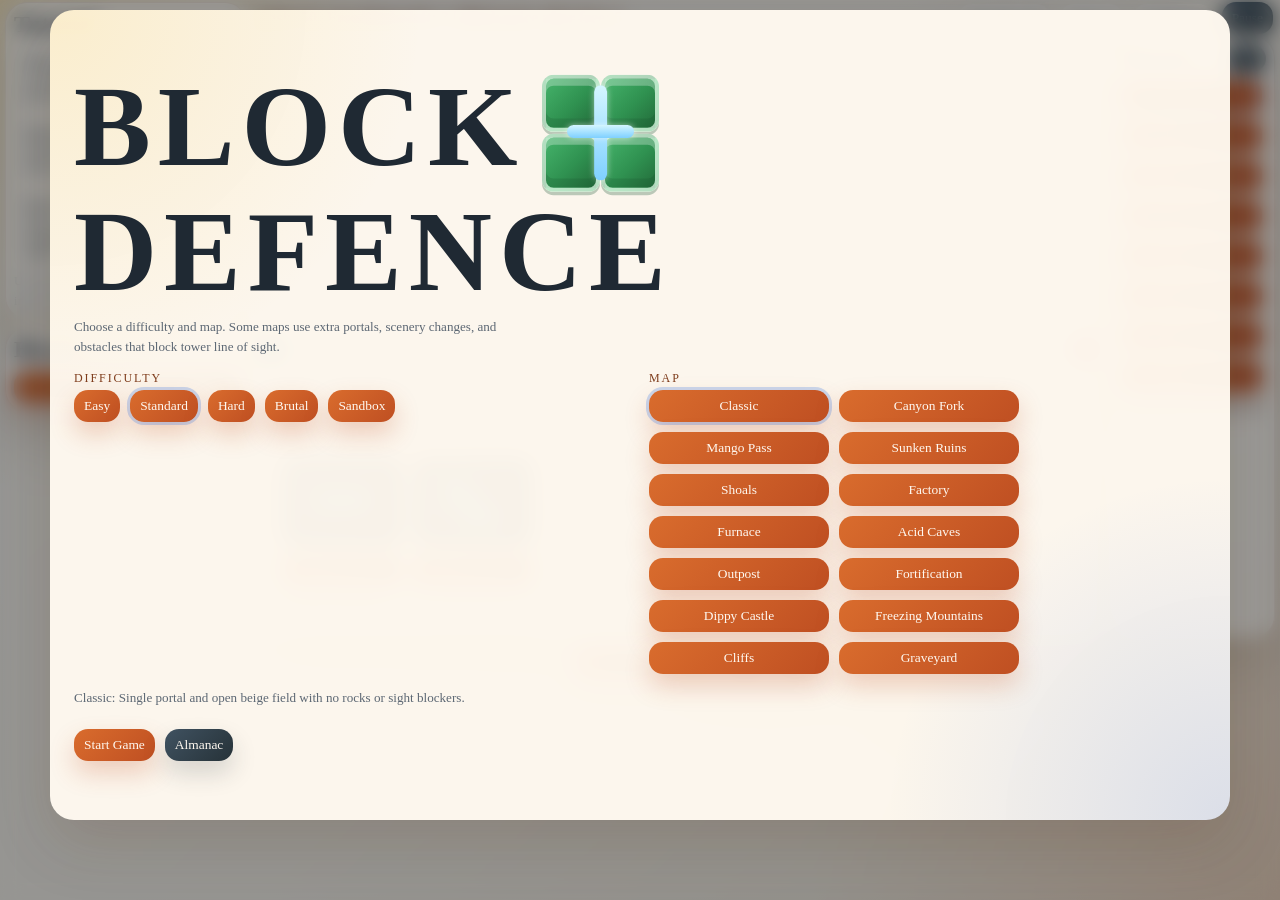
==== index.html @ 77ad8658 "Add files via upload" ====
<!DOCTYPE html>
<html lang="en">
<head>
  <meta charset="UTF-8">
  <meta name="viewport" content="width=device-width, initial-scale=1.0">
  <title>Block Defence</title>
  <link rel="stylesheet" href="./styles.css">
</head>
<body>
  <div class="overlay active" id="menuOverlay">
    <div class="overlay-card menu-card">
      <div class="menu-title" aria-label="Block Defence">
        <span class="menu-word menu-word-block">BLOCK</span>
        <span class="menu-side-tile" aria-hidden="true"><span></span><span></span><span></span><span></span><i></i></span>
        <span class="menu-word">DEFENCE</span>
      </div>
      <p class="hint menu-subtitle">Choose a difficulty and map. Some maps use extra portals, scenery changes, and obstacles that block tower line of sight.</p>
      <div class="menu-selectors">
        <section>
          <p class="eyebrow">Difficulty</p>
          <div class="menu-options" id="difficultyOptions">
            <button class="menu-option" data-difficulty="easy">Easy</button>
            <button class="menu-option active" data-difficulty="standard">Standard</button>
            <button class="menu-option" data-difficulty="hard">Hard</button>
            <button class="menu-option" data-difficulty="brutal">Brutal</button>
            <button class="menu-option" data-difficulty="sandbox">Sandbox</button>
          </div>
        </section>
        <section>
          <p class="eyebrow">Map</p>
          <div class="menu-options menu-options-maps" id="mapOptions">
            <button class="menu-option active" data-map="meadow">Classic</button>
            <button class="menu-option" data-map="canyon">Canyon Fork</button>
            <button class="menu-option" data-map="mango">Mango Pass</button>
            <button class="menu-option" data-map="ruins">Sunken Ruins</button>
            <button class="menu-option" data-map="shoals">Shoals</button>
            <button class="menu-option" data-map="factory">Factory</button>
            <button class="menu-option" data-map="furnace">Furnace</button>
            <button class="menu-option" data-map="acidcaves">Acid Caves</button>
            <button class="menu-option" data-map="outpost">Outpost</button>
            <button class="menu-option" data-map="fortification">Fortification</button>
            <button class="menu-option" data-map="dippycastle">Dippy Castle</button>
            <button class="menu-option" data-map="freezingmountains">Freezing Mountains</button>
            <button class="menu-option" data-map="cliffs">Cliffs</button>
            <button class="menu-option" data-map="graveyard">Graveyard</button>
          </div>
        </section>
      </div>
      <p class="hint" id="menuMapDescription">Classic: single portal and open grassland with no rocks or sight blockers.</p>
      <div class="overlay-actions">
        <button id="startGameButton">Start Game</button>
        <button id="openAlmanacButton" class="secondary">Almanac</button>
      </div>
    </div>
  </div>

  <div class="overlay" id="pauseOverlay">
    <div class="overlay-card">
      <p class="eyebrow">Paused</p>
      <h2>Game Menu</h2>
      <div class="overlay-actions">
        <button id="resumeGameButton">Resume</button>
        <button id="pauseAlmanacButton" class="secondary">Almanac</button>
        <button id="quitToMenuButton" class="secondary">Quit To Main Menu</button>
      </div>
    </div>
  </div>

  <div class="overlay" id="tutorialOverlay">
    <div class="overlay-card">
      <p class="eyebrow">Tutorial</p>
      <h2 id="tutorialOverlayTitle">Welcome</h2>
      <div class="tutorial-overlay-body" id="tutorialOverlayBody"></div>
      <div class="overlay-actions">
        <button id="tutorialOverlayButton">Continue</button>
        <button id="tutorialDismissButton" class="secondary">Dismiss Tutorial</button>
      </div>
    </div>
  </div>

  <div class="overlay" id="gameOverOverlay">
    <div class="overlay-card">
      <p class="eyebrow">Defeat</p>
      <h2>Game Over</h2>
      <p class="hint" id="gameOverSummary">The base fell.</p>
      <div class="overlay-actions">
        <button id="restartGameButton">Play Again</button>
        <button id="gameOverMenuButton" class="secondary">Main Menu</button>
      </div>
    </div>
  </div>

  <div class="overlay" id="almanacOverlay">
    <div class="overlay-card overlay-wide">
      <div class="panel-head">
        <h2 id="almanacTitle">Almanac</h2>
        <button id="closeAlmanacButton" class="secondary">Close</button>
      </div>
  <div class="almanac-tabs" id="almanacTabs">
    <button class="secondary active" data-almanac-tab="enemies">Enemies</button>
    <button class="secondary" data-almanac-tab="waves">Waves</button>
    <button class="secondary" data-almanac-tab="blocks">Blocks</button>
    <button class="secondary" data-almanac-tab="towers">Towers</button>
  </div>
      <div class="almanac-body" id="almanacBody">
        <div class="almanac-grid" id="almanacGrid"></div>
        <div class="almanac-detail" id="almanacDetail">
          <p class="hint">Select a tower entry to inspect base stats and upgrade scaling.</p>
        </div>
      </div>
    </div>
  </div>

  <main class="app-shell">
    <section class="workspace">
      <aside class="controls">
        <div class="panel sandbox-controls" id="sandboxControls" hidden>
          <div class="panel-head">
            <h2>Sandbox</h2>
          </div>
          <div class="sandbox-grid compact">
            <label class="sandbox-field">
              <span>Wave</span>
              <input id="sandboxWaveInput" type="number" min="0" step="1" value="0">
            </label>
            <button id="sandboxSetWaveButton" class="secondary">Set</button>
            <label class="sandbox-field sandbox-field-wide">
              <span>Enemy</span>
              <select id="sandboxEnemySelect"></select>
            </label>
            <label class="sandbox-field" id="sandboxTierField">
              <span id="sandboxTierLabel">Tier</span>
              <select id="sandboxTierSelect">
                <option value="1">Tier 1</option>
                <option value="2">Tier 2</option>
                <option value="3">Tier 3</option>
              </select>
            </label>
            <label class="sandbox-field">
              <span>Count</span>
              <input id="sandboxSpawnCountInput" type="number" min="1" step="1" value="1">
            </label>
            <label class="sandbox-field">
              <span>Portal</span>
              <select id="sandboxPortalSelect"></select>
            </label>
            <button id="sandboxSpawnButton">Summon</button>
          </div>
          <div class="sandbox-toggles compact">
            <label class="toggle-chip" for="sandboxSpawnHidden">
              <input type="checkbox" id="sandboxSpawnHidden">
              <span>Hidden</span>
            </label>
            <label class="toggle-chip" for="sandboxSpawnArmored">
              <input type="checkbox" id="sandboxSpawnArmored">
              <span>Armoured</span>
            </label>
            <label class="toggle-chip" for="sandboxSpawnShielded">
              <input type="checkbox" id="sandboxSpawnShielded">
              <span>Shielded</span>
            </label>
            <label class="toggle-chip" for="sandboxSpawnShelled">
              <input type="checkbox" id="sandboxSpawnShelled">
              <span>Shelled</span>
            </label>
          </div>
        </div>
        <div class="panel" id="tutorialPanel">
          <div class="panel-head">
            <h2>Tutorial</h2>
          </div>
          <div class="tutorial-copy" id="tutorialList"></div>
          <p class="hint" id="tutorialHint">Use arrow keys to pan and start shaping the route.</p>
        </div>
        <div class="panel" id="blocksPanel">
          <div class="panel-head">
            <h2>Blocks</h2>
          </div>
          <div class="tower-grid tower-grid-column tool-grid" id="toolGrid">
            <button class="tower-type active" data-tool="wall">Blocks</button>
          </div>
        </div>
        <div class="panel warning-panel" id="warningPanel" hidden>
          <div class="panel-head">
            <h2 id="warningPanelTitle">Warning</h2>
          </div>
          <p class="hint" id="warningPanelBody"></p>
        </div>
        <div class="panel-dock" id="sidePanelDock"></div>
      </aside>

      <section class="board-panel">
        <div class="board-topbar">
          <div class="board-left">
            <p class="board-cash" id="boardCashText">Cash: 20</p>
            <p class="board-free" id="freeBlockText">Free block: 1</p>
          </div>
          <div class="board-hud">
            <p id="livesText">Lives: 20</p>
            <p id="waveText">Wave: 0</p>
            <p id="enemyText">Enemies: 0</p>
            <button id="pauseButton" class="secondary">Pause</button>
          </div>
        </div>
        <div class="play-area">
          <div class="board-frame">
            <canvas id="board" width="952" height="672" aria-label="Tower defense board"></canvas>
            <div class="board-piece-choices">
              <p class="next-piece" id="nextPieceText">Block choices: waiting</p>
              <p class="hint" id="blockChoicePriceText">Block price: 5</p>
              <div class="piece-choice-grid" id="pieceChoiceGrid">
                <button class="secondary piece-choice" id="pieceChoicePrimary" type="button" aria-label="Block choice 1"></button>
                <button class="secondary piece-choice" id="pieceChoiceSecondary" type="button" aria-label="Block choice 2"></button>
              </div>
              <div class="board-piece-actions">
                <button id="rotateButton">Rotate Block</button>
                <button id="mirrorButton">Mirror Block</button>
              </div>
              <p class="hint" id="blockChoiceHotkeys">R rotate | M mirror</p>
            </div>
          </div>
          <div class="panel towers-strip" data-panel="towers">
            <div class="panel-head">
              <h2>Towers</h2>
              <button class="panel-toggle secondary" data-toggle-panel="towers">Hide</button>
            </div>
            <div class="tower-scroll tower-scroll-column">
              <div class="tower-grid tower-grid-column" id="towerGrid">
                <button class="tower-type active" data-tower-type="tesla">Tesla (7)</button>
        <button class="tower-type" data-tower-type="missile">Cannon (9)</button>
        <button class="tower-type" data-tower-type="trapper">Trap Setter (6)</button>
        <button class="tower-type" data-tower-type="laser">Laser (10)</button>
        <button class="tower-type" data-tower-type="shotgun">Shotgun (10)</button>
        <button class="tower-type" data-tower-type="freezer">Freezer (8)</button>
        <button class="tower-type" data-tower-type="drone">Drone (8)</button>
            <button class="tower-type" data-tower-type="fireball">Torch (48)</button>
            <button class="tower-type" data-tower-type="dippy">Dippy (100)</button>
            <button class="tower-type" data-tower-type="support">Support (42)</button>
            <button class="tower-type" data-tower-type="crossbow">Crossbow (28)</button>
            <button class="tower-type" data-tower-type="gate">Acid (56)</button>
          </div>
        </div>
        <p class="hint" id="towerDescription">Tesla: chain lightning with fast bursts.</p>
          </div>
        </div>
        <div class="board-actions">
          <button id="waveButton">Start Wave</button>
          <div class="speed-controls" id="speedControls" aria-label="Game speed">
            <button class="secondary active" type="button" data-speed="1">1x</button>
            <button class="secondary" type="button" data-speed="2">2x</button>
            <button class="secondary" type="button" data-speed="4">4x</button>
          </div>
          <label class="toggle-chip" for="autoWaveToggle">
            <input type="checkbox" id="autoWaveToggle">
            <span>Auto Wave</span>
          </label>
        </div>
        <div class="tower-popup" id="towerPopup" hidden>
          <div class="panel tower-popup-card">
            <div class="panel-head">
              <h2 id="towerPopupTitle">Tower</h2>
              <button id="closeTowerPopupButton" class="panel-toggle secondary">Close</button>
            </div>
            <div class="tower-popup-summary hint" id="towerPopupSummary">Tower details</div>
            <div class="tower-popup-actions" id="towerPopupActions"></div>
          </div>
        </div>
        <div class="panel-dock panel-dock-board" id="boardPanelDock"></div>
      </section>
    </section>
  </main>

    <script src="./app.js"></script>
    <script>
      (() => {
        const difficultyOptions = document.getElementById("difficultyOptions");
        const mapOptions = document.getElementById("mapOptions");
        const startGameButton = document.getElementById("startGameButton");
        const openAlmanacButton = document.getElementById("openAlmanacButton");
        const menuMapDescription = document.getElementById("menuMapDescription");
        const getBridge = () => window.__blockDefenceMenuBridge;
        const getMaps = () => window.__blockDefenceMenuMaps || {};
        document.body.dataset.menuBridge = getBridge() ? "ready" : "missing";

        function syncMenuState() {
          const bridge = getBridge();
          const state = bridge?.getState?.();

          if (!state) {
            document.body.dataset.menuBridge = "missing";
            return;
          }

          document.body.dataset.menuBridge = "ready";

          difficultyOptions?.querySelectorAll("[data-difficulty]").forEach((button) => {
            button.classList.toggle("active", button.dataset.difficulty === state.difficulty);
          });

          mapOptions?.querySelectorAll("[data-map]").forEach((button) => {
            button.classList.toggle("active", button.dataset.map === state.map);
          });

          const map = getMaps()[state.map];
          if (map && menuMapDescription) {
            menuMapDescription.textContent = `${map.name}: ${map.description}`;
          }
        }

        difficultyOptions?.addEventListener("click", (event) => {
          const button = event.target.closest("[data-difficulty]");

          if (!button) {
            return;
          }

          event.preventDefault();
          event.stopPropagation();
          const bridge = getBridge();
          if (bridge?.setDifficulty?.(button.dataset.difficulty)) {
            syncMenuState();
          }
        }, true);

        mapOptions?.addEventListener("click", (event) => {
          const button = event.target.closest("[data-map]");

          if (!button) {
            return;
          }

          event.preventDefault();
          event.stopPropagation();
          const bridge = getBridge();
          if (bridge?.setMap?.(button.dataset.map)) {
            syncMenuState();
          }
        }, true);

        startGameButton?.addEventListener("click", (event) => {
          event.preventDefault();
          event.stopPropagation();
          const bridge = getBridge();
          if (bridge?.startFromMenu) {
            bridge.startFromMenu();
          } else if (menuMapDescription) {
            const detail = [window.__blockDefenceBootError, window.__blockDefenceCompileError].filter(Boolean).join(" | ");
            menuMapDescription.textContent = detail
              ? `Start Game is unavailable. ${detail}`
              : "Start Game is unavailable because the game script did not finish loading.";
          }
        }, true);

        openAlmanacButton?.addEventListener("click", (event) => {
          event.preventDefault();
          event.stopPropagation();
          const bridge = getBridge();
          if (bridge?.openAlmanacFromMenu) {
            bridge.openAlmanacFromMenu();
          } else if (menuMapDescription) {
            const detail = [window.__blockDefenceBootError, window.__blockDefenceCompileError].filter(Boolean).join(" | ");
            menuMapDescription.textContent = detail
              ? `Almanac is unavailable. ${detail}`
              : "Almanac is unavailable because the game script did not finish loading.";
          }
        }, true);

        syncMenuState();
        window.addEventListener("load", syncMenuState);
      })();
    </script>
  </body>
</html>
---- styles.css ----
:root {
  --bg: #f6efe4;
  --panel: rgba(255, 249, 240, 0.9);
  --line: #d9c4a4;
  --ink: #1f2933;
  --muted: #5c6773;
  --accent: #d96c2d;
  --accent-dark: #7f3d1d;
  --start: #1f8a70;
  --goal: #cc3f5c;
  --wall: #263238;
  --tower: #6d4cbe;
  --route: #2d6cdf;
  --enemy: #d64545;
  --shadow: 0 24px 60px rgba(87, 61, 36, 0.18);
}

* {
  box-sizing: border-box;
}

body {
  margin: 0;
  min-height: 100vh;
  overflow-x: hidden;
  overflow-y: auto;
  font-family: Georgia, "Times New Roman", serif;
  color: var(--ink);
  background:
    radial-gradient(circle at top left, rgba(240, 180, 41, 0.28), transparent 25%),
    radial-gradient(circle at bottom right, rgba(217, 108, 45, 0.18), transparent 30%),
    linear-gradient(135deg, #f9f4ec 0%, var(--bg) 52%, #efe3d1 100%);
}

.overlay {
  position: fixed;
  inset: 0;
  display: none;
  align-items: flex-start;
  justify-content: center;
  padding: 10px 20px 18px;
  background: rgba(17, 24, 32, 0.42);
  backdrop-filter: blur(10px);
  z-index: 20;
}

.overlay.active {
  display: flex;
}

.overlay-card {
  width: min(520px, 100%);
  padding: 24px;
  border-radius: 24px;
  background: rgba(255, 249, 240, 0.96);
  box-shadow: var(--shadow);
}

.tutorial-overlay-body {
  display: grid;
  gap: 12px;
  margin-top: 12px;
}

.tutorial-overlay-body p {
  margin: 0;
  color: var(--text-strong);
  line-height: 1.55;
}

.menu-card {
  width: min(1180px, calc(100vw - 40px));
  min-height: min(90vh, 920px);
  display: grid;
  align-content: center;
  gap: 14px;
  background:
    radial-gradient(circle at top left, rgba(244, 202, 76, 0.2), transparent 26%),
    radial-gradient(circle at bottom right, rgba(69, 116, 216, 0.18), transparent 24%),
    rgba(255, 249, 240, 0.97);
}

.menu-title {
  display: flex;
  flex-wrap: wrap;
  align-items: center;
  gap: 14px;
  font-size: clamp(2.8rem, 9vw, 7.2rem);
  line-height: 0.9;
  letter-spacing: 0.06em;
  color: #1f2933;
}

.menu-word {
  font-weight: 700;
}

.menu-word-block {
  display: inline-flex;
  align-items: center;
}

.menu-side-tile {
  position: relative;
  display: inline-grid;
  grid-template-columns: repeat(2, 0.5em);
  grid-template-rows: repeat(2, 0.5em);
  gap: 0.015em;
  margin: 0 0.08em 0 0.03em;
  transform: translateY(0.05em);
}

.menu-side-tile span {
  display: block;
  width: 0.5em;
  height: 0.5em;
  border-radius: 0.1em;
  border: 0.04em solid rgba(236, 255, 240, 0.7);
  background: linear-gradient(135deg, #45b36b 0%, #2f9150 55%, #236b3a 100%);
  box-shadow:
    inset 0 0.06em 0 rgba(255, 255, 255, 0.28),
    inset 0 -0.08em 0 rgba(20, 74, 42, 0.2),
    0 0.03em 0 rgba(24, 84, 47, 0.28);
}

.menu-side-tile i {
  position: absolute;
  left: 50%;
  top: 50%;
  width: 0.6em;
  height: 0.82em;
  transform: translate(-50%, -50%);
  pointer-events: none;
}

.menu-side-tile i::before,
.menu-side-tile i::after {
  content: "";
  position: absolute;
  left: 50%;
  top: 50%;
  border-radius: 999px;
  background: linear-gradient(180deg, #d5f6ff, #7fd0ff);
  box-shadow: 0 0 0.06em rgba(255, 255, 255, 0.55);
}

.menu-side-tile i::before {
  width: 0.11em;
  height: 0.82em;
  transform: translate(-50%, -50%);
}

.menu-side-tile i::after {
  width: 0.58em;
  height: 0.11em;
  transform: translate(-50%, -60%);
}

.menu-subtitle {
  max-width: 72ch;
  font-size: 1rem;
}

.menu-selectors {
  display: grid;
  grid-template-columns: repeat(2, minmax(0, 1fr));
  gap: 18px;
}

.menu-options {
  display: flex;
  flex-wrap: wrap;
  gap: 10px;
}

.menu-options-maps .menu-option {
  min-width: 180px;
}

.menu-option.active {
  outline: 3px solid rgba(45, 108, 223, 0.24);
}

.overlay-wide {
  width: min(960px, 100%);
  max-height: min(90vh, 920px);
  display: flex;
  flex-direction: column;
  overflow-y: auto;
}

.overlay-actions {
  display: flex;
  flex-wrap: wrap;
  gap: 10px;
  margin-top: 8px;
}

.almanac-grid {
  display: grid;
  grid-template-columns: repeat(auto-fit, minmax(220px, 1fr));
  gap: 12px;
}

.almanac-body {
  display: grid;
  gap: 14px;
}

.almanac-body.enemy-layout {
  grid-template-columns: minmax(0, 1fr) 340px;
  align-items: start;
}

.almanac-body.wave-layout {
  grid-template-columns: minmax(0, 1fr) 340px;
  align-items: start;
}

.almanac-body.block-layout {
  grid-template-columns: minmax(0, 1fr) 340px;
  align-items: start;
}

.almanac-body.enemy-layout .almanac-grid {
  grid-template-columns: repeat(auto-fill, minmax(92px, 1fr));
  max-height: 58vh;
  overflow-y: auto;
  padding-right: 6px;
}

.almanac-body.wave-layout .almanac-grid {
  grid-template-columns: repeat(auto-fill, minmax(92px, 1fr));
  max-height: 58vh;
  overflow-y: auto;
  padding-right: 6px;
}

.almanac-body.block-layout .almanac-grid {
  grid-template-columns: repeat(auto-fill, minmax(92px, 1fr));
  max-height: 58vh;
  overflow-y: auto;
  padding-right: 6px;
}

.almanac-body.enemy-layout .almanac-detail {
  margin-top: 0;
  max-height: 58vh;
  overflow-y: auto;
}

.almanac-body.wave-layout .almanac-detail {
  margin-top: 0;
  max-height: 58vh;
  overflow-y: auto;
}

.almanac-body.block-layout .almanac-detail {
  margin-top: 0;
  max-height: 58vh;
  overflow-y: auto;
}

.almanac-body.tower-layout {
  grid-template-columns: 260px minmax(0, 1fr);
  align-items: start;
}

.almanac-body.tower-layout .almanac-grid {
  grid-template-columns: 1fr;
  max-height: 56vh;
  overflow-y: auto;
  padding-right: 6px;
}

.almanac-body.tower-layout .almanac-detail {
  margin-top: 0;
  max-height: 56vh;
  overflow-y: auto;
}

.almanac-tabs {
  display: flex;
  gap: 10px;
  margin-bottom: 14px;
}

.almanac-entry {
  padding: 14px;
  border-radius: 16px;
  background: rgba(255, 255, 255, 0.68);
}

.almanac-body.enemy-layout .almanac-entry,
.almanac-body.wave-layout .almanac-entry {
  padding: 10px;
  min-height: 96px;
  display: flex;
  align-items: center;
  justify-content: center;
}

.almanac-entry.locked {
  opacity: 0.55;
}

.almanac-entry.clickable {
  cursor: pointer;
}

.almanac-entry.active {
  outline: 3px solid rgba(45, 108, 223, 0.24);
}

.almanac-detail {
  margin-top: 14px;
  padding: 16px;
  border-radius: 18px;
  background: rgba(255, 255, 255, 0.72);
}

.almanac-detail h3,
.almanac-detail h4 {
  margin-bottom: 8px;
}

.almanac-detail p {
  margin-bottom: 8px;
}

.enemy-almanac-tile {
  width: 100%;
  display: flex;
  align-items: center;
  justify-content: center;
}

.enemy-almanac-image-wrap {
  width: 74px;
  height: 74px;
  display: flex;
  align-items: center;
  justify-content: center;
  border-radius: 12px;
  border: 2px solid rgba(37, 51, 66, 0.14);
  background: linear-gradient(180deg, rgba(18, 26, 35, 0.07), rgba(18, 26, 35, 0.15));
  box-shadow: inset 0 1px 0 rgba(255, 255, 255, 0.45);
}

.enemy-almanac-image,
.enemy-almanac-image-wrap svg {
  width: 68px;
  height: 68px;
  display: block;
}

.block-almanac-image {
  width: 68px;
  height: 68px;
  display: block;
  pointer-events: none;
  user-select: none;
  -webkit-user-drag: none;
}

.almanac-body.block-layout .enemy-almanac-image-wrap {
  pointer-events: none;
  user-select: none;
}

.enemy-almanac-detail-header {
  display: flex;
  align-items: center;
  gap: 14px;
  margin-bottom: 10px;
}

.enemy-almanac-detail-image-wrap {
  width: 92px;
  height: 92px;
  display: flex;
  align-items: center;
  justify-content: center;
  flex: 0 0 auto;
  border-radius: 16px;
  border: 2px solid rgba(37, 51, 66, 0.14);
  background: linear-gradient(180deg, rgba(18, 26, 35, 0.07), rgba(18, 26, 35, 0.15));
}

.enemy-almanac-detail-image,
.enemy-almanac-detail-image-wrap svg {
  width: 84px;
  height: 84px;
  display: block;
}

.app-shell {
  width: min(1460px, calc(100vw - 10px));
  margin: 0 auto;
  min-height: 100vh;
  height: auto;
  padding: 0;
  display: grid;
  grid-template-rows: minmax(0, 1fr);
  overflow: visible;
}

.hero {
  display: none;
}

.eyebrow {
  margin: 0 0 4px;
  text-transform: uppercase;
  letter-spacing: 0.16em;
  font-size: 0.75rem;
  color: var(--accent-dark);
}

h1,
h2,
p {
  margin-top: 0;
}

h1 {
  max-width: 12ch;
  margin-bottom: 4px;
  font-size: clamp(1.2rem, 1.8vw, 1.85rem);
  line-height: 0.95;
}

.intro {
  max-width: 58ch;
  font-size: 0.78rem;
  color: var(--muted);
}

.workspace {
  display: grid;
  grid-template-columns: 244px minmax(0, 1fr);
  gap: 6px;
  align-items: start;
  min-height: 0;
  padding: 2px 0 10px;
}

.controls {
  display: grid;
  gap: 8px;
  align-content: start;
  width: 244px;
  min-height: 0;
  overflow: visible;
  padding-right: 2px;
}

.panel,
.board-frame {
  border: 1px solid rgba(127, 61, 29, 0.18);
  border-radius: 22px;
  background: var(--panel);
  box-shadow: var(--shadow);
  backdrop-filter: blur(12px);
}

.panel {
  padding: 8px;
}

.panel-head {
  display: flex;
  align-items: center;
  justify-content: space-between;
  gap: 6px;
  margin-bottom: 8px;
}

.panel-head h2 {
  margin-bottom: 0;
}

.tool-grid,
.actions {
  display: grid;
  grid-template-columns: repeat(2, minmax(0, 1fr));
  gap: 6px;
}

.actions.compact {
  margin-top: 12px;
  grid-template-columns: 1fr;
  gap: 8px;
}

.tower-grid {
  display: grid;
  grid-template-columns: repeat(2, minmax(0, 1fr));
  gap: 6px;
}

.tower-grid-row {
  display: flex;
  gap: 8px;
  min-width: max-content;
}

.tower-grid-row .tower-type {
  min-width: 150px;
}

button {
  appearance: none;
  border: 0;
  border-radius: 14px;
  padding: 8px 10px;
  font: inherit;
  font-size: 0.84rem;
  cursor: pointer;
  color: #fff9f1;
  background: linear-gradient(135deg, var(--accent), #bf4f22);
  transition: transform 140ms ease, box-shadow 140ms ease, opacity 140ms ease;
  box-shadow: 0 12px 24px rgba(191, 79, 34, 0.25);
}

button:hover {
  transform: translateY(-1px);
}

button.active {
  outline: 3px solid rgba(45, 108, 223, 0.24);
}

button.secondary {
  background: linear-gradient(135deg, #405261, #263238);
  box-shadow: 0 12px 24px rgba(38, 50, 56, 0.18);
}

.panel-toggle {
  padding: 6px 9px;
  font-size: 0.76rem;
}

.hint,
.status-panel p {
  margin-bottom: 0;
  color: var(--muted);
  line-height: 1.5;
  font-size: 0.82rem;
}

.next-piece {
  margin-top: 8px;
  font-weight: 700;
  color: var(--accent-dark);
}

.legend {
  display: grid;
  gap: 8px;
  margin-top: 12px;
  color: var(--muted);
}

.legend div {
  display: flex;
  align-items: center;
  gap: 10px;
}

.swatch {
  width: 16px;
  height: 16px;
  border-radius: 4px;
  border: 1px solid rgba(0, 0, 0, 0.1);
}

.swatch.start {
  background: var(--start);
}

.swatch.goal {
  background: var(--goal);
}

.swatch.wall {
  background: var(--wall);
}

.swatch.tower {
  background: var(--tower);
}

.swatch.route {
  background: var(--route);
}

.swatch.enemy {
  background: var(--enemy);
}

.swatch.enemy.fast {
  background: #d64545;
}

.swatch.enemy.tank {
  background: #7f56d9;
}

.swatch.enemy.boss {
  background: #f1c84c;
}

.stats {
  display: grid;
  grid-template-columns: repeat(2, minmax(0, 1fr));
  gap: 10px;
  margin-top: 12px;
}

.stats p {
  padding: 10px 12px;
  border-radius: 12px;
  background: rgba(255, 255, 255, 0.55);
  color: var(--ink);
}

.board-panel {
  min-width: 0;
  position: relative;
  display: grid;
  gap: 2px;
  align-content: start;
  min-height: 0;
}

.board-topbar {
  display: flex;
  justify-content: space-between;
  gap: 8px;
  margin-bottom: 0;
  padding: 0 2px;
}

.board-left,
.board-hud {
  display: flex;
  align-items: center;
  gap: 10px;
  flex-wrap: wrap;
}

.board-cash,
.board-free {
  margin: 0;
  font-weight: 700;
  color: var(--accent-dark);
}

.board-hud p {
  margin: 0;
  padding: 6px 10px;
  border-radius: 999px;
  background: rgba(255, 249, 240, 0.9);
  box-shadow: var(--shadow);
  color: var(--ink);
  font-size: 0.82rem;
}

.play-area {
  display: grid;
  grid-template-columns: minmax(0, 1fr) 164px;
  gap: 8px;
  align-items: start;
  min-height: 0;
}

.board-frame {
  padding: 4px;
  min-height: 100%;
  width: 100%;
  margin-left: 0;
  overflow: hidden;
  position: relative;
}

.board-inline-actions {
  width: 100%;
  margin: 8px 0 0 0;
}

.board-actions {
  display: flex;
  justify-content: center;
  align-items: center;
  flex-wrap: wrap;
  gap: 10px;
  margin-top: 2px;
  position: relative;
  z-index: 7;
}

.board-piece-choices {
  position: absolute;
  left: 14px;
  bottom: 14px;
  display: grid;
  gap: 8px;
  justify-items: start;
  z-index: 5;
  padding: 10px 12px;
  border-radius: 16px;
  background: rgba(255, 249, 240, 0.9);
  box-shadow: 0 14px 28px rgba(87, 61, 36, 0.16);
  min-width: 224px;
}

.piece-choice-grid {
  display: grid;
  grid-template-columns: repeat(2, minmax(88px, 120px));
  gap: 10px;
}

.piece-choice {
  min-height: 88px;
  min-width: 88px;
  padding: 10px;
  display: flex;
  align-items: center;
  justify-content: center;
  background: rgba(255, 249, 240, 0.96);
  color: var(--ink);
}

.piece-choice img {
  display: block;
  max-width: 64px;
  max-height: 64px;
}

.board-piece-choices .next-piece {
  margin: 0;
}

.board-piece-actions {
  display: grid;
  grid-template-columns: repeat(2, minmax(0, 1fr));
  gap: 8px;
  width: 100%;
}

#blockChoicePriceText,
#blockChoiceHotkeys {
  margin: 0;
}

.speed-controls {
  display: inline-flex;
  align-items: center;
  gap: 6px;
  padding: 4px;
  border-radius: 999px;
  background: rgba(255, 249, 240, 0.92);
  border: 1px solid rgba(127, 61, 29, 0.18);
  box-shadow: var(--shadow);
}

.speed-controls button {
  min-width: 46px;
  padding: 7px 12px;
}

.speed-controls button.active {
  background: linear-gradient(180deg, #7fd55f, #4f9d34);
  color: #16310d;
  border-color: rgba(29, 86, 18, 0.45);
}

.toggle-chip {
  display: inline-flex;
  align-items: center;
  gap: 8px;
  padding: 9px 12px;
  border-radius: 999px;
  background: rgba(255, 249, 240, 0.9);
  border: 1px solid rgba(127, 61, 29, 0.18);
  box-shadow: var(--shadow);
  color: var(--ink);
}

.toggle-chip input {
  margin: 0;
}

.sandbox-controls {
  margin-top: 8px;
}

.tutorial-copy {
  display: grid;
  gap: 6px;
}

.tutorial-step {
  display: grid;
  gap: 3px;
  padding: 8px 10px;
  border-radius: 14px;
  background: rgba(255, 249, 240, 0.76);
  border: 1px solid rgba(127, 61, 29, 0.12);
  font-size: 0.8rem;
}

.tutorial-step strong {
  color: var(--ink);
}

.tutorial-step.done {
  background: rgba(218, 244, 224, 0.78);
  border-color: rgba(67, 125, 73, 0.24);
}

.board-ability {
  position: absolute;
  left: 14px;
  bottom: 88px;
  z-index: 5;
}

.airstrike-trigger {
  display: flex;
  align-items: center;
  gap: 10px;
  min-width: 240px;
  padding: 10px 14px;
}

.airstrike-copy {
  display: grid;
  text-align: left;
  gap: 2px;
}

.airstrike-copy .hint {
  color: rgba(255, 249, 241, 0.78);
  font-size: 0.8rem;
}

.airstrike-icon {
  position: relative;
  width: 42px;
  height: 28px;
  flex: 0 0 42px;
}

.airstrike-icon .mango,
.airstrike-icon .trail {
  position: absolute;
  display: block;
}

.airstrike-icon .mango {
  width: 10px;
  height: 10px;
  border-radius: 999px;
  background: radial-gradient(circle at 30% 30%, #ffe089, #ffb638 68%, #d97706 100%);
  box-shadow: 0 0 10px rgba(255, 186, 59, 0.45);
}

.airstrike-icon .mango-1 {
  right: 3px;
  top: 2px;
}

.airstrike-icon .mango-2 {
  left: 17px;
  top: 8px;
}

.airstrike-icon .mango-3 {
  left: 5px;
  top: 14px;
}

.airstrike-icon .trail {
  height: 3px;
  border-radius: 999px;
  background: linear-gradient(90deg, rgba(70, 70, 70, 0), rgba(255, 182, 65, 0.95) 55%, rgba(255, 235, 170, 1));
  filter: blur(0.3px);
  transform-origin: right center;
}

.airstrike-icon .trail-1 {
  width: 22px;
  right: 10px;
  top: 5px;
  transform: rotate(-24deg);
}

.airstrike-icon .trail-2 {
  width: 28px;
  left: 1px;
  top: 13px;
  transform: rotate(-18deg);
}

.sandbox-grid {
  display: grid;
  grid-template-columns: repeat(auto-fit, minmax(130px, 1fr));
  gap: 8px;
}

.sandbox-grid.compact {
  grid-template-columns: repeat(2, minmax(0, 1fr));
  gap: 8px;
}

.sandbox-field {
  display: grid;
  gap: 4px;
  color: var(--muted);
  font-size: 0.82rem;
}

.sandbox-field-wide {
  grid-column: 1 / -1;
}

.sandbox-field input,
.sandbox-field select {
  width: 100%;
  border: 1px solid rgba(127, 61, 29, 0.18);
  border-radius: 12px;
  padding: 7px 8px;
  font: inherit;
  color: var(--ink);
  background: rgba(255, 255, 255, 0.86);
}

.sandbox-toggles {
  display: flex;
  flex-wrap: wrap;
  gap: 8px;
  margin-top: 10px;
}

.sandbox-toggles.compact {
  gap: 6px;
}

.sandbox-controls .panel-head {
  margin-bottom: 8px;
}

.sandbox-controls .toggle-chip {
  padding: 6px 10px;
  font-size: 0.82rem;
}

.sandbox-controls button,
.sandbox-controls .sandbox-field input,
.sandbox-controls .sandbox-field select {
  min-height: 34px;
}

.towers-strip {
  margin-top: 0;
  height: 100%;
  min-height: 0;
}

.tower-scroll {
  overflow-x: auto;
  padding-bottom: 4px;
}

.tower-scroll-column {
  overflow-x: visible;
  overflow-y: visible;
  max-height: none;
  padding-right: 4px;
}

.tower-grid-column {
  display: grid;
  grid-template-columns: 1fr;
  gap: 8px;
}

.tower-grid-column .tower-type {
  width: 100%;
}

.panel-dock {
  display: flex;
  flex-wrap: wrap;
  gap: 8px;
}

.panel-dock:empty {
  display: none;
}

.dock-button {
  appearance: none;
  border: 1px solid rgba(127, 61, 29, 0.18);
  border-radius: 999px;
  padding: 8px 12px;
  font: inherit;
  color: var(--ink);
  background: rgba(255, 249, 240, 0.92);
  box-shadow: var(--shadow);
  cursor: pointer;
}

.panel-hidden {
  display: none;
}

.tower-popup {
  position: absolute;
  top: 4px;
  bottom: 0;
  z-index: 6;
  width: 320px;
}

.tower-popup.left {
  left: 8px;
}

.tower-popup.right {
  right: 164px;
}

body[data-sandbox-layout="true"] .controls {
  gap: 5px;
}

body[data-sandbox-layout="true"] .panel {
  padding: 7px;
}

body[data-sandbox-layout="true"] .sandbox-controls,
body[data-sandbox-layout="true"] #tutorialPanel {
  font-size: 0.76rem;
}

body[data-sandbox-layout="true"] .sandbox-grid.compact {
  gap: 6px;
}

body[data-sandbox-layout="true"] .sandbox-field {
  font-size: 0.76rem;
}

body[data-sandbox-layout="true"] .sandbox-field input,
body[data-sandbox-layout="true"] .sandbox-field select,
body[data-sandbox-layout="true"] .sandbox-controls button {
  min-height: 30px;
  padding: 6px 7px;
  font-size: 0.76rem;
}

body[data-sandbox-layout="true"] .sandbox-toggles {
  gap: 4px;
  margin-top: 8px;
}

body[data-sandbox-layout="true"] .sandbox-controls .toggle-chip {
  padding: 5px 8px;
  font-size: 0.72rem;
}

body[data-sandbox-layout="true"] .tutorial-copy {
  gap: 4px;
}

body[data-sandbox-layout="true"] .tutorial-step {
  padding: 6px 8px;
  font-size: 0.72rem;
}

body[data-sandbox-layout="true"] #tutorialHint {
  font-size: 0.72rem;
}

.tower-popup-card {
  padding: 12px;
  height: 100%;
  display: flex;
  flex-direction: column;
}

.tower-popup-summary {
  margin-top: 8px;
  padding: 12px;
  border-radius: 14px;
  background: rgba(255, 255, 255, 0.68);
  flex: 1 1 auto;
  overflow: auto;
  min-height: 220px;
}

.tower-popup-summary p:last-child {
  margin-bottom: 0;
}

.tower-stats-block {
  display: grid;
  gap: 8px;
}

.tower-stats-grid {
  display: grid;
  grid-template-columns: 1fr;
  gap: 6px;
}

.tower-stats-grid > div {
  display: flex;
  justify-content: space-between;
  gap: 10px;
  padding: 6px 8px;
  border-radius: 10px;
  background: rgba(255, 249, 240, 0.72);
}

.tower-stats-grid span {
  font-size: 0.78rem;
  color: rgba(61, 43, 36, 0.78);
}

.tower-stats-grid strong {
  text-align: right;
}

.tower-stats-grid-preview strong span {
  white-space: nowrap;
}

.tower-stat-extras {
  margin: 0;
}

.tower-popup-actions {
  display: grid;
  gap: 10px;
  margin-top: 10px;
  flex: 0 0 auto;
}

.tower-upgrade {
  width: 100%;
  text-align: left;
  height: 72px;
  min-height: 72px;
  display: flex;
  flex-direction: column;
  justify-content: center;
  gap: 6px;
}

.tower-popup-action-group {
  display: grid;
  gap: 10px;
}

.tower-popup-action-group.primary {
  margin-top: 10px;
}

.tower-popup-action-group.utility {
  margin-top: 10px;
}

.tower-upgrade-title {
  display: block;
  font-weight: 700;
}

.tower-upgrade-detail {
  display: block;
  font-size: 0.72rem;
  line-height: 1.2;
  opacity: 0.88;
}

.tower-upgrade-cost {
  display: block;
  font-size: 0.76rem;
  opacity: 0.82;
}

.tower-upgrade.secondary {
  color: var(--ink);
  background: rgba(255, 249, 240, 0.92);
}

canvas {
  display: block;
  width: 100%;
  max-width: 100%;
  height: auto;
  border-radius: 18px;
  background:
    linear-gradient(180deg, rgba(255, 255, 255, 0.9), rgba(250, 244, 235, 0.96)),
    linear-gradient(90deg, rgba(217, 196, 164, 0.08) 1px, transparent 1px),
    linear-gradient(rgba(217, 196, 164, 0.08) 1px, transparent 1px);
}

@media (max-width: 900px) {
  .app-shell {
    width: min(100vw - 10px, 1460px);
    height: auto;
    padding-top: 8px;
    overflow: visible;
  }

  .workspace {
    grid-template-columns: 1fr;
  }

  .controls {
    width: auto;
    overflow: visible;
  }

  .board-frame {
    padding: 12px;
    width: 100%;
    overflow: hidden;
  }

  .board-piece-choices {
    left: 12px;
    bottom: 12px;
  }

  .play-area {
    grid-template-columns: 1fr;
  }

  .almanac-body.tower-layout {
    grid-template-columns: 1fr;
  }

  .almanac-body.block-layout {
    grid-template-columns: 1fr;
  }

  .almanac-body.tower-layout .almanac-grid,
  .almanac-body.tower-layout .almanac-detail,
  .almanac-body.wave-layout .almanac-grid,
  .almanac-body.wave-layout .almanac-detail,
  .almanac-body.block-layout .almanac-grid,
  .almanac-body.block-layout .almanac-detail {
    max-height: none;
    overflow: visible;
  }

  .tower-popup {
    position: static;
    width: auto;
    margin-top: 8px;
  }
}
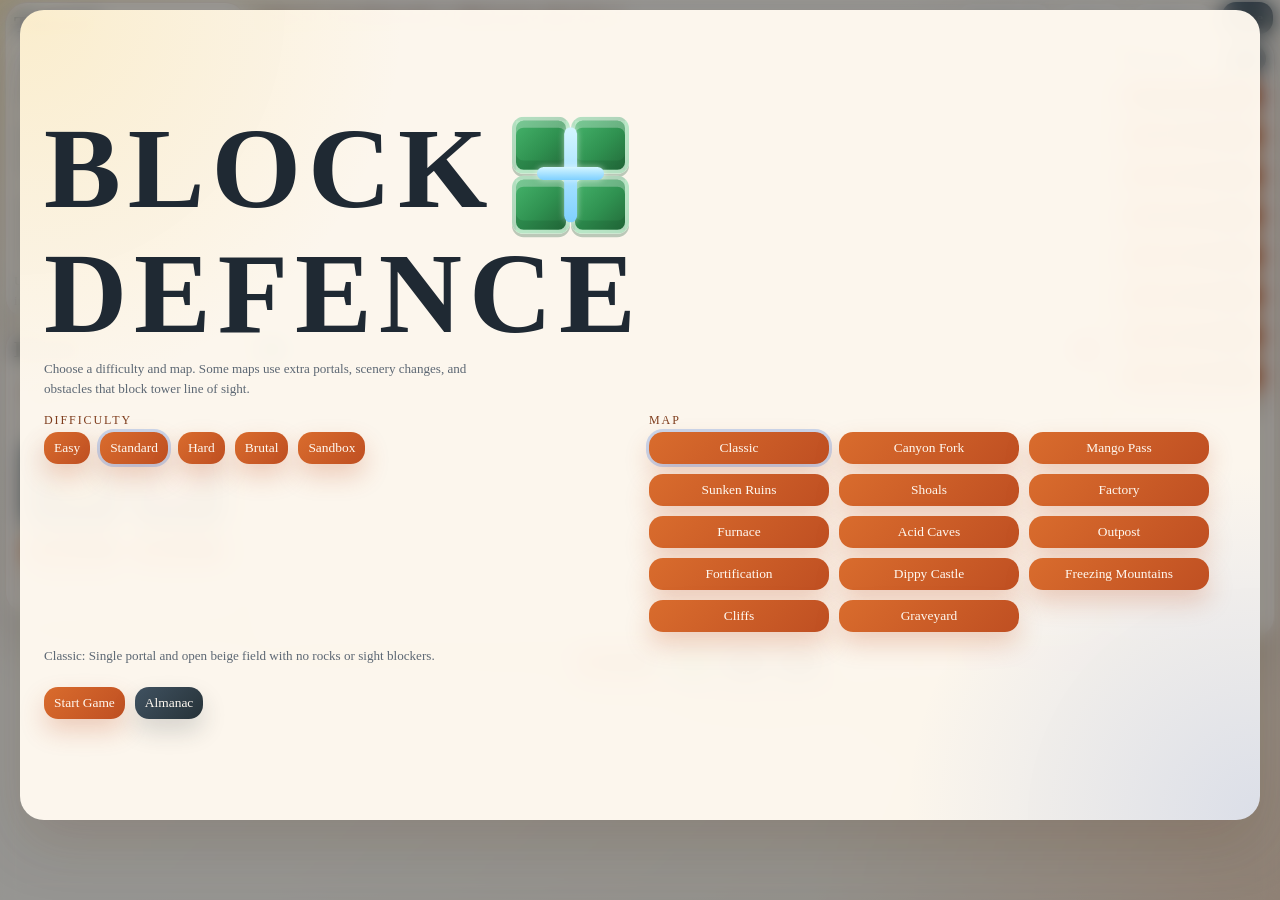
==== commit 015aa530: "Add files via upload" ====
--- a/index.html
+++ b/index.html
@@ -123,7 +123,6 @@
               <span>Wave</span>
               <input id="sandboxWaveInput" type="number" min="0" step="1" value="0">
             </label>
-            <button id="sandboxSetWaveButton" class="secondary">Set</button>
             <label class="sandbox-field sandbox-field-wide">
               <span>Enemy</span>
               <select id="sandboxEnemySelect"></select>
@@ -176,8 +175,19 @@
           <div class="panel-head">
             <h2>Blocks</h2>
           </div>
-          <div class="tower-grid tower-grid-column tool-grid" id="toolGrid">
-            <button class="tower-type active" data-tool="wall">Blocks</button>
+          <div class="tower-grid tower-grid-column tool-grid" id="toolGrid"></div>
+          <div class="board-piece-choices board-piece-choices-panel">
+            <p class="next-piece" id="nextPieceText">Block choices: waiting</p>
+            <p class="hint" id="blockChoicePriceText">Block price: 5</p>
+            <div class="piece-choice-grid" id="pieceChoiceGrid">
+              <button class="secondary piece-choice" id="pieceChoicePrimary" type="button" aria-label="Block choice 1"></button>
+              <button class="secondary piece-choice" id="pieceChoiceSecondary" type="button" aria-label="Block choice 2"></button>
+            </div>
+            <div class="board-piece-actions">
+              <button id="rotateButton">Rotate Block</button>
+              <button id="mirrorButton">Mirror Block</button>
+            </div>
+            <p class="hint" id="blockChoiceHotkeys">R rotate | M mirror</p>
           </div>
         </div>
         <div class="panel warning-panel" id="warningPanel" hidden>
@@ -205,19 +215,6 @@
         <div class="play-area">
           <div class="board-frame">
             <canvas id="board" width="952" height="672" aria-label="Tower defense board"></canvas>
-            <div class="board-piece-choices">
-              <p class="next-piece" id="nextPieceText">Block choices: waiting</p>
-              <p class="hint" id="blockChoicePriceText">Block price: 5</p>
-              <div class="piece-choice-grid" id="pieceChoiceGrid">
-                <button class="secondary piece-choice" id="pieceChoicePrimary" type="button" aria-label="Block choice 1"></button>
-                <button class="secondary piece-choice" id="pieceChoiceSecondary" type="button" aria-label="Block choice 2"></button>
-              </div>
-              <div class="board-piece-actions">
-                <button id="rotateButton">Rotate Block</button>
-                <button id="mirrorButton">Mirror Block</button>
-              </div>
-              <p class="hint" id="blockChoiceHotkeys">R rotate | M mirror</p>
-            </div>
           </div>
           <div class="panel towers-strip" data-panel="towers">
             <div class="panel-head">
--- a/styles.css
+++ b/styles.css
@@ -44,6 +44,10 @@
   z-index: 20;
 }
 
+#menuOverlay {
+  overflow-y: auto;
+}
+
 .overlay.active {
   display: flex;
 }
@@ -69,11 +73,13 @@
 }
 
 .menu-card {
-  width: min(1180px, calc(100vw - 40px));
+  width: min(1320px, calc(100vw - 32px));
   min-height: min(90vh, 920px);
+  max-height: calc(100vh - 20px);
   display: grid;
   align-content: center;
   gap: 14px;
+  overflow-y: auto;
   background:
     radial-gradient(circle at top left, rgba(244, 202, 76, 0.2), transparent 26%),
     radial-gradient(circle at bottom right, rgba(69, 116, 216, 0.18), transparent 24%),
@@ -701,9 +707,6 @@
 }
 
 .board-piece-choices {
-  position: absolute;
-  left: 14px;
-  bottom: 14px;
   display: grid;
   gap: 8px;
   justify-items: start;
@@ -713,6 +716,14 @@
   background: rgba(255, 249, 240, 0.9);
   box-shadow: 0 14px 28px rgba(87, 61, 36, 0.16);
   min-width: 224px;
+}
+
+.board-piece-choices-panel {
+  position: static;
+  width: 100%;
+  margin-top: 2px;
+  box-shadow: none;
+  border: 1px solid rgba(127, 61, 29, 0.12);
 }
 
 .piece-choice-grid {
@@ -1232,11 +1243,6 @@
     overflow: hidden;
   }
 
-  .board-piece-choices {
-    left: 12px;
-    bottom: 12px;
-  }
-
   .play-area {
     grid-template-columns: 1fr;
   }
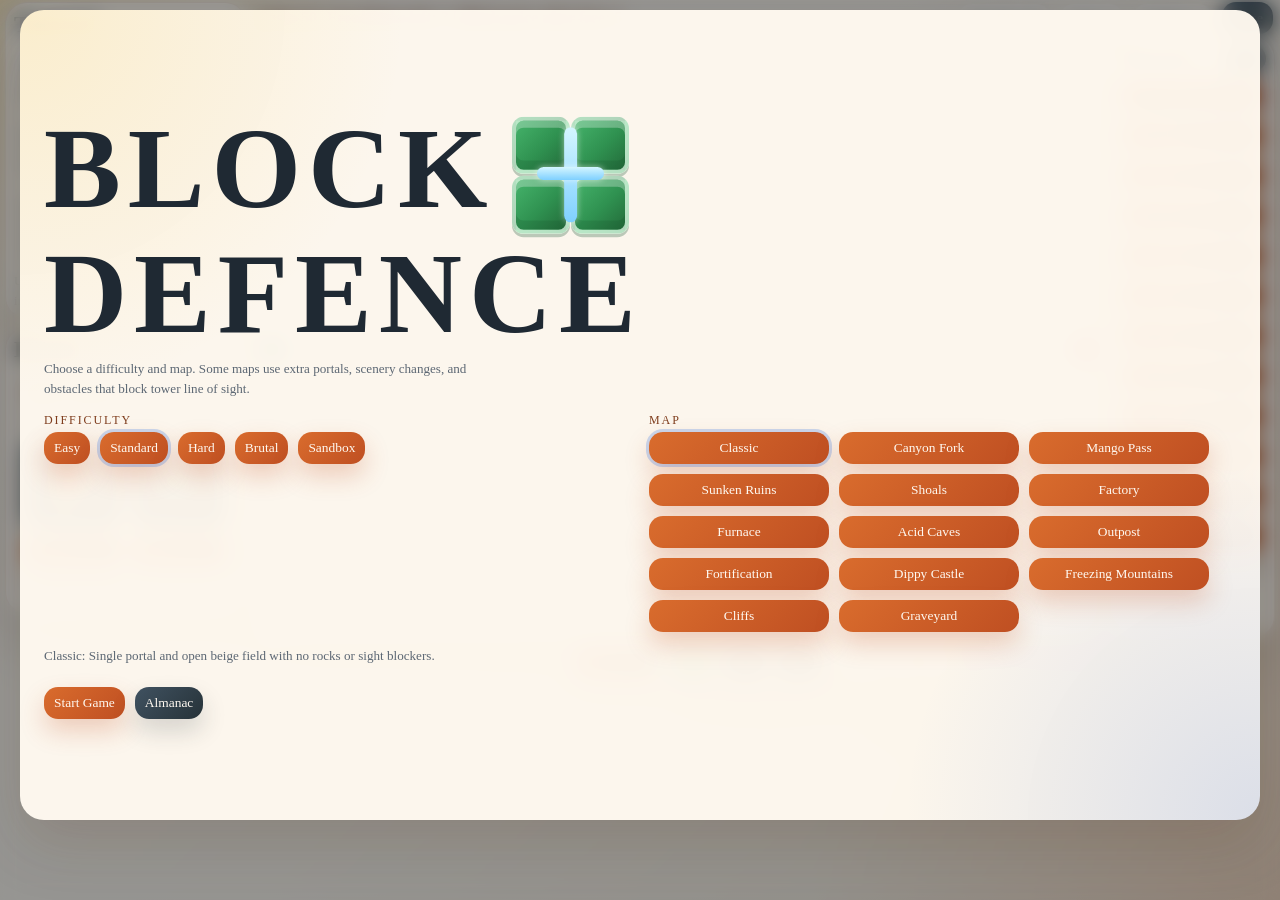
==== commit fb8eb7b6: "Add files via upload" ====
--- a/index.html
+++ b/index.html
@@ -138,6 +138,10 @@
             <label class="sandbox-field">
               <span>Count</span>
               <input id="sandboxSpawnCountInput" type="number" min="1" step="1" value="1">
+            </label>
+            <label class="sandbox-field">
+              <span>Spacing</span>
+              <input id="sandboxSpawnSpacingInput" type="number" min="0" step="0.25" value="1.5">
             </label>
             <label class="sandbox-field">
               <span>Portal</span>
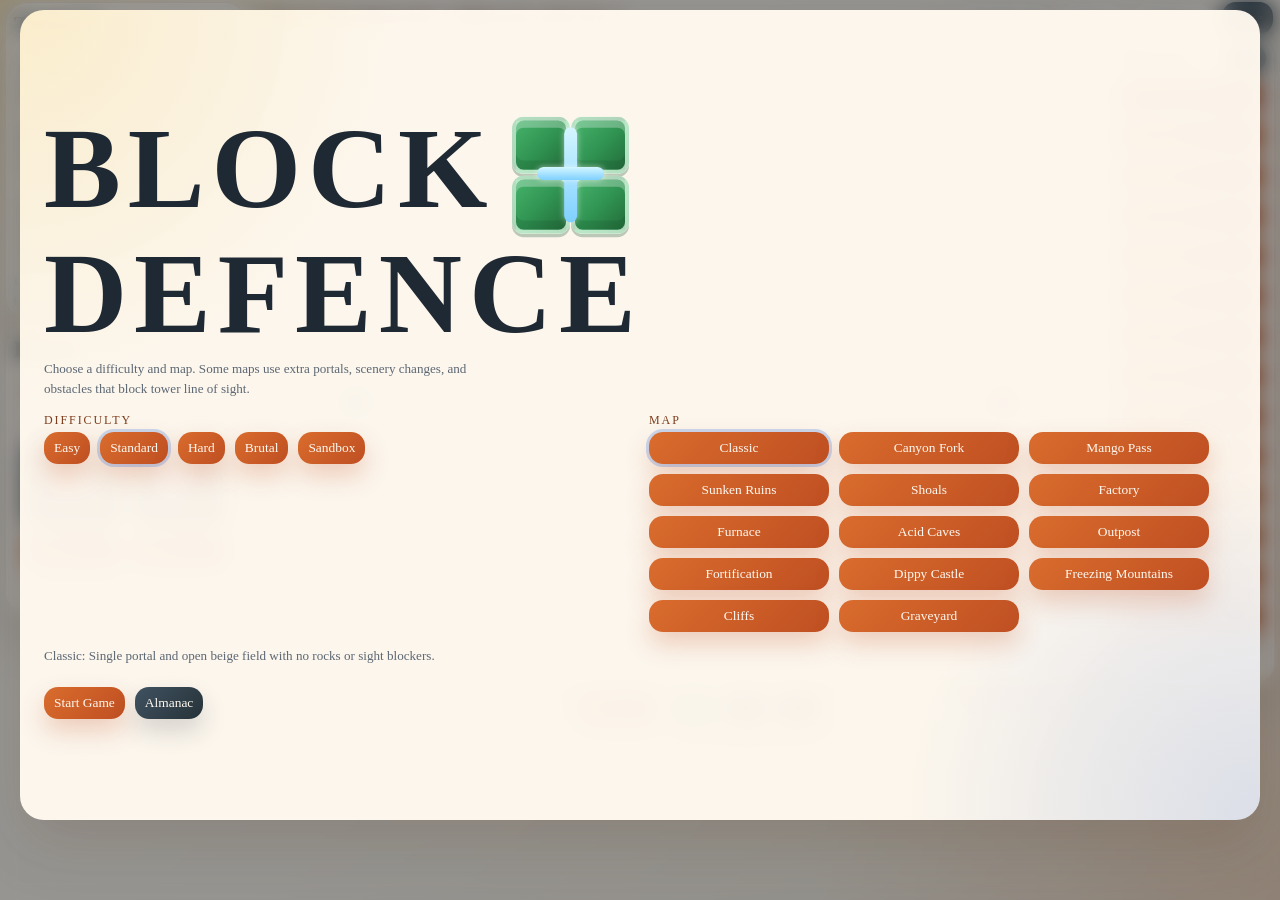
==== commit c5102a27: "Add files via upload" ====
--- a/index.html
+++ b/index.html
@@ -1,378 +1,380 @@
-<!DOCTYPE html>
-<html lang="en">
-<head>
-  <meta charset="UTF-8">
-  <meta name="viewport" content="width=device-width, initial-scale=1.0">
-  <title>Block Defence</title>
-  <link rel="stylesheet" href="./styles.css">
-</head>
-<body>
-  <div class="overlay active" id="menuOverlay">
-    <div class="overlay-card menu-card">
-      <div class="menu-title" aria-label="Block Defence">
-        <span class="menu-word menu-word-block">BLOCK</span>
-        <span class="menu-side-tile" aria-hidden="true"><span></span><span></span><span></span><span></span><i></i></span>
-        <span class="menu-word">DEFENCE</span>
-      </div>
-      <p class="hint menu-subtitle">Choose a difficulty and map. Some maps use extra portals, scenery changes, and obstacles that block tower line of sight.</p>
-      <div class="menu-selectors">
-        <section>
-          <p class="eyebrow">Difficulty</p>
-          <div class="menu-options" id="difficultyOptions">
-            <button class="menu-option" data-difficulty="easy">Easy</button>
-            <button class="menu-option active" data-difficulty="standard">Standard</button>
-            <button class="menu-option" data-difficulty="hard">Hard</button>
-            <button class="menu-option" data-difficulty="brutal">Brutal</button>
-            <button class="menu-option" data-difficulty="sandbox">Sandbox</button>
-          </div>
-        </section>
-        <section>
-          <p class="eyebrow">Map</p>
-          <div class="menu-options menu-options-maps" id="mapOptions">
-            <button class="menu-option active" data-map="meadow">Classic</button>
-            <button class="menu-option" data-map="canyon">Canyon Fork</button>
-            <button class="menu-option" data-map="mango">Mango Pass</button>
-            <button class="menu-option" data-map="ruins">Sunken Ruins</button>
-            <button class="menu-option" data-map="shoals">Shoals</button>
-            <button class="menu-option" data-map="factory">Factory</button>
-            <button class="menu-option" data-map="furnace">Furnace</button>
-            <button class="menu-option" data-map="acidcaves">Acid Caves</button>
-            <button class="menu-option" data-map="outpost">Outpost</button>
-            <button class="menu-option" data-map="fortification">Fortification</button>
-            <button class="menu-option" data-map="dippycastle">Dippy Castle</button>
-            <button class="menu-option" data-map="freezingmountains">Freezing Mountains</button>
-            <button class="menu-option" data-map="cliffs">Cliffs</button>
-            <button class="menu-option" data-map="graveyard">Graveyard</button>
-          </div>
-        </section>
-      </div>
-      <p class="hint" id="menuMapDescription">Classic: single portal and open grassland with no rocks or sight blockers.</p>
-      <div class="overlay-actions">
-        <button id="startGameButton">Start Game</button>
-        <button id="openAlmanacButton" class="secondary">Almanac</button>
-      </div>
-    </div>
-  </div>
-
-  <div class="overlay" id="pauseOverlay">
-    <div class="overlay-card">
-      <p class="eyebrow">Paused</p>
-      <h2>Game Menu</h2>
-      <div class="overlay-actions">
-        <button id="resumeGameButton">Resume</button>
-        <button id="pauseAlmanacButton" class="secondary">Almanac</button>
-        <button id="quitToMenuButton" class="secondary">Quit To Main Menu</button>
-      </div>
-    </div>
-  </div>
-
-  <div class="overlay" id="tutorialOverlay">
-    <div class="overlay-card">
-      <p class="eyebrow">Tutorial</p>
-      <h2 id="tutorialOverlayTitle">Welcome</h2>
-      <div class="tutorial-overlay-body" id="tutorialOverlayBody"></div>
-      <div class="overlay-actions">
-        <button id="tutorialOverlayButton">Continue</button>
-        <button id="tutorialDismissButton" class="secondary">Dismiss Tutorial</button>
-      </div>
-    </div>
-  </div>
-
-  <div class="overlay" id="gameOverOverlay">
-    <div class="overlay-card">
-      <p class="eyebrow">Defeat</p>
-      <h2>Game Over</h2>
-      <p class="hint" id="gameOverSummary">The base fell.</p>
-      <div class="overlay-actions">
-        <button id="restartGameButton">Play Again</button>
-        <button id="gameOverMenuButton" class="secondary">Main Menu</button>
-      </div>
-    </div>
-  </div>
-
-  <div class="overlay" id="almanacOverlay">
-    <div class="overlay-card overlay-wide">
-      <div class="panel-head">
-        <h2 id="almanacTitle">Almanac</h2>
-        <button id="closeAlmanacButton" class="secondary">Close</button>
-      </div>
-  <div class="almanac-tabs" id="almanacTabs">
-    <button class="secondary active" data-almanac-tab="enemies">Enemies</button>
-    <button class="secondary" data-almanac-tab="waves">Waves</button>
-    <button class="secondary" data-almanac-tab="blocks">Blocks</button>
-    <button class="secondary" data-almanac-tab="towers">Towers</button>
-  </div>
-      <div class="almanac-body" id="almanacBody">
-        <div class="almanac-grid" id="almanacGrid"></div>
-        <div class="almanac-detail" id="almanacDetail">
-          <p class="hint">Select a tower entry to inspect base stats and upgrade scaling.</p>
-        </div>
-      </div>
-    </div>
-  </div>
-
-  <main class="app-shell">
-    <section class="workspace">
-      <aside class="controls">
-        <div class="panel sandbox-controls" id="sandboxControls" hidden>
-          <div class="panel-head">
-            <h2>Sandbox</h2>
-          </div>
-          <div class="sandbox-grid compact">
-            <label class="sandbox-field">
-              <span>Wave</span>
-              <input id="sandboxWaveInput" type="number" min="0" step="1" value="0">
-            </label>
-            <label class="sandbox-field sandbox-field-wide">
-              <span>Enemy</span>
-              <select id="sandboxEnemySelect"></select>
-            </label>
-            <label class="sandbox-field" id="sandboxTierField">
-              <span id="sandboxTierLabel">Tier</span>
-              <select id="sandboxTierSelect">
-                <option value="1">Tier 1</option>
-                <option value="2">Tier 2</option>
-                <option value="3">Tier 3</option>
-              </select>
-            </label>
-            <label class="sandbox-field">
-              <span>Count</span>
-              <input id="sandboxSpawnCountInput" type="number" min="1" step="1" value="1">
-            </label>
-            <label class="sandbox-field">
-              <span>Spacing</span>
-              <input id="sandboxSpawnSpacingInput" type="number" min="0" step="0.25" value="1.5">
-            </label>
-            <label class="sandbox-field">
-              <span>Portal</span>
-              <select id="sandboxPortalSelect"></select>
-            </label>
-            <button id="sandboxSpawnButton">Summon</button>
-          </div>
-          <div class="sandbox-toggles compact">
-            <label class="toggle-chip" for="sandboxSpawnHidden">
-              <input type="checkbox" id="sandboxSpawnHidden">
-              <span>Hidden</span>
-            </label>
-            <label class="toggle-chip" for="sandboxSpawnArmored">
-              <input type="checkbox" id="sandboxSpawnArmored">
-              <span>Armoured</span>
-            </label>
-            <label class="toggle-chip" for="sandboxSpawnShielded">
-              <input type="checkbox" id="sandboxSpawnShielded">
-              <span>Shielded</span>
-            </label>
-            <label class="toggle-chip" for="sandboxSpawnShelled">
-              <input type="checkbox" id="sandboxSpawnShelled">
-              <span>Shelled</span>
-            </label>
-          </div>
-        </div>
-        <div class="panel" id="tutorialPanel">
-          <div class="panel-head">
-            <h2>Tutorial</h2>
-          </div>
-          <div class="tutorial-copy" id="tutorialList"></div>
-          <p class="hint" id="tutorialHint">Use arrow keys to pan and start shaping the route.</p>
-        </div>
-        <div class="panel" id="blocksPanel">
-          <div class="panel-head">
-            <h2>Blocks</h2>
-          </div>
-          <div class="tower-grid tower-grid-column tool-grid" id="toolGrid"></div>
-          <div class="board-piece-choices board-piece-choices-panel">
-            <p class="next-piece" id="nextPieceText">Block choices: waiting</p>
-            <p class="hint" id="blockChoicePriceText">Block price: 5</p>
-            <div class="piece-choice-grid" id="pieceChoiceGrid">
-              <button class="secondary piece-choice" id="pieceChoicePrimary" type="button" aria-label="Block choice 1"></button>
-              <button class="secondary piece-choice" id="pieceChoiceSecondary" type="button" aria-label="Block choice 2"></button>
-            </div>
-            <div class="board-piece-actions">
-              <button id="rotateButton">Rotate Block</button>
-              <button id="mirrorButton">Mirror Block</button>
-            </div>
-            <p class="hint" id="blockChoiceHotkeys">R rotate | M mirror</p>
-          </div>
-        </div>
-        <div class="panel warning-panel" id="warningPanel" hidden>
-          <div class="panel-head">
-            <h2 id="warningPanelTitle">Warning</h2>
-          </div>
-          <p class="hint" id="warningPanelBody"></p>
-        </div>
-        <div class="panel-dock" id="sidePanelDock"></div>
-      </aside>
-
-      <section class="board-panel">
-        <div class="board-topbar">
-          <div class="board-left">
-            <p class="board-cash" id="boardCashText">Cash: 20</p>
-            <p class="board-free" id="freeBlockText">Free block: 1</p>
-          </div>
-          <div class="board-hud">
-            <p id="livesText">Lives: 20</p>
-            <p id="waveText">Wave: 0</p>
-            <p id="enemyText">Enemies: 0</p>
-            <button id="pauseButton" class="secondary">Pause</button>
-          </div>
-        </div>
-        <div class="play-area">
-          <div class="board-frame">
-            <canvas id="board" width="952" height="672" aria-label="Tower defense board"></canvas>
-          </div>
-          <div class="panel towers-strip" data-panel="towers">
-            <div class="panel-head">
-              <h2>Towers</h2>
-              <button class="panel-toggle secondary" data-toggle-panel="towers">Hide</button>
-            </div>
-            <div class="tower-scroll tower-scroll-column">
-              <div class="tower-grid tower-grid-column" id="towerGrid">
-                <button class="tower-type active" data-tower-type="tesla">Tesla (7)</button>
-        <button class="tower-type" data-tower-type="missile">Cannon (9)</button>
-        <button class="tower-type" data-tower-type="trapper">Trap Setter (6)</button>
-        <button class="tower-type" data-tower-type="laser">Laser (10)</button>
-        <button class="tower-type" data-tower-type="shotgun">Shotgun (10)</button>
-        <button class="tower-type" data-tower-type="freezer">Freezer (8)</button>
-        <button class="tower-type" data-tower-type="drone">Drone (8)</button>
+<!DOCTYPE html>
+<html lang="en">
+<head>
+  <meta charset="UTF-8">
+  <meta name="viewport" content="width=device-width, initial-scale=1.0">
+  <title>Block Defence</title>
+  <link rel="stylesheet" href="./styles.css">
+</head>
+<body>
+  <div class="overlay active" id="menuOverlay">
+    <div class="overlay-card menu-card">
+      <div class="menu-title" aria-label="Block Defence">
+        <span class="menu-word menu-word-block">BLOCK</span>
+        <span class="menu-side-tile" aria-hidden="true"><span></span><span></span><span></span><span></span><i></i></span>
+        <span class="menu-word">DEFENCE</span>
+      </div>
+      <p class="hint menu-subtitle">Choose a difficulty and map. Some maps use extra portals, scenery changes, and obstacles that block tower line of sight.</p>
+      <div class="menu-selectors">
+        <section>
+          <p class="eyebrow">Difficulty</p>
+          <div class="menu-options" id="difficultyOptions">
+            <button class="menu-option" data-difficulty="easy">Easy</button>
+            <button class="menu-option active" data-difficulty="standard">Standard</button>
+            <button class="menu-option" data-difficulty="hard">Hard</button>
+            <button class="menu-option" data-difficulty="brutal">Brutal</button>
+            <button class="menu-option" data-difficulty="sandbox">Sandbox</button>
+          </div>
+        </section>
+        <section>
+          <p class="eyebrow">Map</p>
+          <div class="menu-options menu-options-maps" id="mapOptions">
+            <button class="menu-option active" data-map="meadow">Classic</button>
+            <button class="menu-option" data-map="canyon">Canyon Fork</button>
+            <button class="menu-option" data-map="mango">Mango Pass</button>
+            <button class="menu-option" data-map="ruins">Sunken Ruins</button>
+            <button class="menu-option" data-map="shoals">Shoals</button>
+            <button class="menu-option" data-map="factory">Factory</button>
+            <button class="menu-option" data-map="furnace">Furnace</button>
+            <button class="menu-option" data-map="acidcaves">Acid Caves</button>
+            <button class="menu-option" data-map="outpost">Outpost</button>
+            <button class="menu-option" data-map="fortification">Fortification</button>
+            <button class="menu-option" data-map="dippycastle">Dippy Castle</button>
+            <button class="menu-option" data-map="freezingmountains">Freezing Mountains</button>
+            <button class="menu-option" data-map="cliffs">Cliffs</button>
+            <button class="menu-option" data-map="graveyard">Graveyard</button>
+          </div>
+        </section>
+      </div>
+      <p class="hint" id="menuMapDescription">Classic: single portal and open grassland with no rocks or sight blockers.</p>
+      <div class="overlay-actions">
+        <button id="startGameButton">Start Game</button>
+        <button id="openAlmanacButton" class="secondary">Almanac</button>
+      </div>
+    </div>
+  </div>
+
+  <div class="overlay" id="pauseOverlay">
+    <div class="overlay-card">
+      <p class="eyebrow">Paused</p>
+      <h2>Game Menu</h2>
+      <div class="overlay-actions">
+        <button id="resumeGameButton">Resume</button>
+        <button id="pauseAlmanacButton" class="secondary">Almanac</button>
+        <button id="quitToMenuButton" class="secondary">Quit To Main Menu</button>
+      </div>
+    </div>
+  </div>
+
+  <div class="overlay" id="tutorialOverlay">
+    <div class="overlay-card">
+      <p class="eyebrow">Tutorial</p>
+      <h2 id="tutorialOverlayTitle">Welcome</h2>
+      <div class="tutorial-overlay-body" id="tutorialOverlayBody"></div>
+      <div class="overlay-actions">
+        <button id="tutorialOverlayButton">Continue</button>
+        <button id="tutorialDismissButton" class="secondary">Dismiss Tutorial</button>
+      </div>
+    </div>
+  </div>
+
+  <div class="overlay" id="gameOverOverlay">
+    <div class="overlay-card">
+      <p class="eyebrow">Defeat</p>
+      <h2>Game Over</h2>
+      <p class="hint" id="gameOverSummary">The base fell.</p>
+      <div class="overlay-actions">
+        <button id="restartGameButton">Play Again</button>
+        <button id="gameOverMenuButton" class="secondary">Main Menu</button>
+      </div>
+    </div>
+  </div>
+
+  <div class="overlay" id="almanacOverlay">
+    <div class="overlay-card overlay-wide">
+      <div class="panel-head">
+        <h2 id="almanacTitle">Almanac</h2>
+        <button id="closeAlmanacButton" class="secondary">Close</button>
+      </div>
+  <div class="almanac-tabs" id="almanacTabs">
+    <button class="secondary active" data-almanac-tab="enemies">Enemies</button>
+    <button class="secondary" data-almanac-tab="waves">Waves</button>
+    <button class="secondary" data-almanac-tab="blocks">Blocks</button>
+    <button class="secondary" data-almanac-tab="towers">Towers</button>
+  </div>
+      <div class="almanac-body" id="almanacBody">
+        <div class="almanac-grid" id="almanacGrid"></div>
+        <div class="almanac-detail" id="almanacDetail">
+          <p class="hint">Select a tower entry to inspect base stats and upgrade scaling.</p>
+        </div>
+      </div>
+    </div>
+  </div>
+
+  <main class="app-shell">
+    <section class="workspace">
+      <aside class="controls">
+        <div class="panel sandbox-controls" id="sandboxControls" hidden>
+          <div class="panel-head">
+            <h2>Sandbox</h2>
+          </div>
+          <div class="sandbox-grid compact">
+            <label class="sandbox-field">
+              <span>Wave</span>
+              <input id="sandboxWaveInput" type="number" min="0" step="1" value="0">
+            </label>
+            <label class="sandbox-field sandbox-field-wide">
+              <span>Enemy</span>
+              <select id="sandboxEnemySelect"></select>
+            </label>
+            <label class="sandbox-field" id="sandboxTierField">
+              <span id="sandboxTierLabel">Tier</span>
+              <select id="sandboxTierSelect">
+                <option value="1">Tier 1</option>
+                <option value="2">Tier 2</option>
+                <option value="3">Tier 3</option>
+              </select>
+            </label>
+            <label class="sandbox-field">
+              <span>Count</span>
+              <input id="sandboxSpawnCountInput" type="number" min="1" step="1" value="1">
+            </label>
+            <label class="sandbox-field">
+              <span>Spacing</span>
+              <input id="sandboxSpawnSpacingInput" type="number" min="0" step="0.25" value="1.5">
+            </label>
+            <label class="sandbox-field">
+              <span>Portal</span>
+              <select id="sandboxPortalSelect"></select>
+            </label>
+            <button id="sandboxSpawnButton">Summon</button>
+          </div>
+          <div class="sandbox-toggles compact">
+            <label class="toggle-chip" for="sandboxSpawnHidden">
+              <input type="checkbox" id="sandboxSpawnHidden">
+              <span>Hidden</span>
+            </label>
+            <label class="toggle-chip" for="sandboxSpawnArmored">
+              <input type="checkbox" id="sandboxSpawnArmored">
+              <span>Armoured</span>
+            </label>
+            <label class="toggle-chip" for="sandboxSpawnShielded">
+              <input type="checkbox" id="sandboxSpawnShielded">
+              <span>Shielded</span>
+            </label>
+            <label class="toggle-chip" for="sandboxSpawnShelled">
+              <input type="checkbox" id="sandboxSpawnShelled">
+              <span>Shelled</span>
+            </label>
+          </div>
+        </div>
+        <div class="panel" id="tutorialPanel">
+          <div class="panel-head">
+            <h2>Tutorial</h2>
+          </div>
+          <div class="tutorial-copy" id="tutorialList"></div>
+          <p class="hint" id="tutorialHint">Use arrow keys to pan and start shaping the route.</p>
+        </div>
+        <div class="panel" id="blocksPanel">
+          <div class="panel-head">
+            <h2>Blocks</h2>
+          </div>
+          <div class="tower-grid tower-grid-column tool-grid" id="toolGrid"></div>
+          <div class="board-piece-choices board-piece-choices-panel">
+            <p class="next-piece" id="nextPieceText">Block choices: waiting</p>
+            <p class="hint" id="blockChoicePriceText">Block price: 5</p>
+            <div class="piece-choice-grid" id="pieceChoiceGrid">
+              <button class="secondary piece-choice" id="pieceChoicePrimary" type="button" aria-label="Block choice 1"></button>
+              <button class="secondary piece-choice" id="pieceChoiceSecondary" type="button" aria-label="Block choice 2"></button>
+            </div>
+            <div class="board-piece-actions">
+              <button id="rotateButton">Rotate Block</button>
+              <button id="mirrorButton">Mirror Block</button>
+            </div>
+            <p class="hint" id="blockChoiceHotkeys">R rotate | M mirror</p>
+          </div>
+        </div>
+        <div class="panel warning-panel" id="warningPanel" hidden>
+          <div class="panel-head">
+            <h2 id="warningPanelTitle">Warning</h2>
+          </div>
+          <p class="hint" id="warningPanelBody"></p>
+        </div>
+        <div class="panel-dock" id="sidePanelDock"></div>
+      </aside>
+
+      <section class="board-panel">
+        <div class="board-topbar">
+          <div class="board-left">
+            <p class="board-cash" id="boardCashText">Cash: 20</p>
+            <p class="board-free" id="freeBlockText">Free block: 1</p>
+          </div>
+          <div class="board-hud">
+            <p id="livesText">Lives: 20</p>
+            <p id="waveText">Wave: 0</p>
+            <p id="enemyText">Enemies: 0</p>
+            <button id="pauseButton" class="secondary">Pause</button>
+          </div>
+        </div>
+        <div class="play-area">
+          <div class="board-frame">
+            <canvas id="board" width="952" height="672" aria-label="Tower defense board"></canvas>
+          </div>
+          <div class="panel towers-strip" data-panel="towers">
+            <div class="panel-head">
+              <h2>Towers</h2>
+              <button class="panel-toggle secondary" data-toggle-panel="towers">Hide</button>
+            </div>
+            <div class="tower-scroll tower-scroll-column">
+              <div class="tower-grid tower-grid-column" id="towerGrid">
+                <button class="tower-type active" data-tower-type="tesla">Tesla (7)</button>
+        <button class="tower-type" data-tower-type="missile">Cannon (9)</button>
+        <button class="tower-type" data-tower-type="trapper">Trap Setter (6)</button>
+        <button class="tower-type" data-tower-type="laser">Laser (10)</button>
+        <button class="tower-type" data-tower-type="shotgun">Shotgun (10)</button>
+        <button class="tower-type" data-tower-type="freezer">Freezer (8)</button>
+        <button class="tower-type" data-tower-type="drone">Drone (8)</button>
             <button class="tower-type" data-tower-type="fireball">Torch (48)</button>
             <button class="tower-type" data-tower-type="dippy">Dippy (100)</button>
             <button class="tower-type" data-tower-type="support">Support (42)</button>
+            <button class="tower-type" data-tower-type="treasury">Treasury (60)</button>
+            <button class="tower-type" data-tower-type="orb">Orb (46)</button>
             <button class="tower-type" data-tower-type="crossbow">Crossbow (28)</button>
             <button class="tower-type" data-tower-type="gate">Acid (56)</button>
           </div>
-        </div>
-        <p class="hint" id="towerDescription">Tesla: chain lightning with fast bursts.</p>
-          </div>
-        </div>
-        <div class="board-actions">
-          <button id="waveButton">Start Wave</button>
-          <div class="speed-controls" id="speedControls" aria-label="Game speed">
-            <button class="secondary active" type="button" data-speed="1">1x</button>
-            <button class="secondary" type="button" data-speed="2">2x</button>
-            <button class="secondary" type="button" data-speed="4">4x</button>
-          </div>
-          <label class="toggle-chip" for="autoWaveToggle">
-            <input type="checkbox" id="autoWaveToggle">
-            <span>Auto Wave</span>
-          </label>
-        </div>
-        <div class="tower-popup" id="towerPopup" hidden>
-          <div class="panel tower-popup-card">
-            <div class="panel-head">
-              <h2 id="towerPopupTitle">Tower</h2>
-              <button id="closeTowerPopupButton" class="panel-toggle secondary">Close</button>
-            </div>
-            <div class="tower-popup-summary hint" id="towerPopupSummary">Tower details</div>
-            <div class="tower-popup-actions" id="towerPopupActions"></div>
-          </div>
-        </div>
-        <div class="panel-dock panel-dock-board" id="boardPanelDock"></div>
-      </section>
-    </section>
-  </main>
-
-    <script src="./app.js"></script>
-    <script>
-      (() => {
-        const difficultyOptions = document.getElementById("difficultyOptions");
-        const mapOptions = document.getElementById("mapOptions");
-        const startGameButton = document.getElementById("startGameButton");
-        const openAlmanacButton = document.getElementById("openAlmanacButton");
-        const menuMapDescription = document.getElementById("menuMapDescription");
-        const getBridge = () => window.__blockDefenceMenuBridge;
-        const getMaps = () => window.__blockDefenceMenuMaps || {};
-        document.body.dataset.menuBridge = getBridge() ? "ready" : "missing";
-
-        function syncMenuState() {
-          const bridge = getBridge();
-          const state = bridge?.getState?.();
-
-          if (!state) {
-            document.body.dataset.menuBridge = "missing";
-            return;
-          }
-
-          document.body.dataset.menuBridge = "ready";
-
-          difficultyOptions?.querySelectorAll("[data-difficulty]").forEach((button) => {
-            button.classList.toggle("active", button.dataset.difficulty === state.difficulty);
-          });
-
-          mapOptions?.querySelectorAll("[data-map]").forEach((button) => {
-            button.classList.toggle("active", button.dataset.map === state.map);
-          });
-
-          const map = getMaps()[state.map];
-          if (map && menuMapDescription) {
-            menuMapDescription.textContent = `${map.name}: ${map.description}`;
-          }
-        }
-
-        difficultyOptions?.addEventListener("click", (event) => {
-          const button = event.target.closest("[data-difficulty]");
-
-          if (!button) {
-            return;
-          }
-
-          event.preventDefault();
-          event.stopPropagation();
-          const bridge = getBridge();
-          if (bridge?.setDifficulty?.(button.dataset.difficulty)) {
-            syncMenuState();
-          }
-        }, true);
-
-        mapOptions?.addEventListener("click", (event) => {
-          const button = event.target.closest("[data-map]");
-
-          if (!button) {
-            return;
-          }
-
-          event.preventDefault();
-          event.stopPropagation();
-          const bridge = getBridge();
-          if (bridge?.setMap?.(button.dataset.map)) {
-            syncMenuState();
-          }
-        }, true);
-
-        startGameButton?.addEventListener("click", (event) => {
-          event.preventDefault();
-          event.stopPropagation();
-          const bridge = getBridge();
-          if (bridge?.startFromMenu) {
-            bridge.startFromMenu();
-          } else if (menuMapDescription) {
-            const detail = [window.__blockDefenceBootError, window.__blockDefenceCompileError].filter(Boolean).join(" | ");
-            menuMapDescription.textContent = detail
-              ? `Start Game is unavailable. ${detail}`
-              : "Start Game is unavailable because the game script did not finish loading.";
-          }
-        }, true);
-
-        openAlmanacButton?.addEventListener("click", (event) => {
-          event.preventDefault();
-          event.stopPropagation();
-          const bridge = getBridge();
-          if (bridge?.openAlmanacFromMenu) {
-            bridge.openAlmanacFromMenu();
-          } else if (menuMapDescription) {
-            const detail = [window.__blockDefenceBootError, window.__blockDefenceCompileError].filter(Boolean).join(" | ");
-            menuMapDescription.textContent = detail
-              ? `Almanac is unavailable. ${detail}`
-              : "Almanac is unavailable because the game script did not finish loading.";
-          }
-        }, true);
-
-        syncMenuState();
-        window.addEventListener("load", syncMenuState);
-      })();
-    </script>
-  </body>
-</html>
-
-
-
-
+        </div>
+        <p class="hint" id="towerDescription">Tesla: chain lightning with fast bursts.</p>
+          </div>
+        </div>
+        <div class="board-actions">
+          <button id="waveButton">Start Wave</button>
+          <div class="speed-controls" id="speedControls" aria-label="Game speed">
+            <button class="secondary active" type="button" data-speed="1">1x</button>
+            <button class="secondary" type="button" data-speed="2">2x</button>
+            <button class="secondary" type="button" data-speed="4">4x</button>
+          </div>
+          <label class="toggle-chip" for="autoWaveToggle">
+            <input type="checkbox" id="autoWaveToggle">
+            <span>Auto Wave</span>
+          </label>
+        </div>
+        <div class="tower-popup" id="towerPopup" hidden>
+          <div class="panel tower-popup-card">
+            <div class="panel-head">
+              <h2 id="towerPopupTitle">Tower</h2>
+              <button id="closeTowerPopupButton" class="panel-toggle secondary">Close</button>
+            </div>
+            <div class="tower-popup-summary hint" id="towerPopupSummary">Tower details</div>
+            <div class="tower-popup-actions" id="towerPopupActions"></div>
+          </div>
+        </div>
+        <div class="panel-dock panel-dock-board" id="boardPanelDock"></div>
+      </section>
+    </section>
+  </main>
+
+    <script src="./app.js"></script>
+    <script>
+      (() => {
+        const difficultyOptions = document.getElementById("difficultyOptions");
+        const mapOptions = document.getElementById("mapOptions");
+        const startGameButton = document.getElementById("startGameButton");
+        const openAlmanacButton = document.getElementById("openAlmanacButton");
+        const menuMapDescription = document.getElementById("menuMapDescription");
+        const getBridge = () => window.__blockDefenceMenuBridge;
+        const getMaps = () => window.__blockDefenceMenuMaps || {};
+        document.body.dataset.menuBridge = getBridge() ? "ready" : "missing";
+
+        function syncMenuState() {
+          const bridge = getBridge();
+          const state = bridge?.getState?.();
+
+          if (!state) {
+            document.body.dataset.menuBridge = "missing";
+            return;
+          }
+
+          document.body.dataset.menuBridge = "ready";
+
+          difficultyOptions?.querySelectorAll("[data-difficulty]").forEach((button) => {
+            button.classList.toggle("active", button.dataset.difficulty === state.difficulty);
+          });
+
+          mapOptions?.querySelectorAll("[data-map]").forEach((button) => {
+            button.classList.toggle("active", button.dataset.map === state.map);
+          });
+
+          const map = getMaps()[state.map];
+          if (map && menuMapDescription) {
+            menuMapDescription.textContent = `${map.name}: ${map.description}`;
+          }
+        }
+
+        difficultyOptions?.addEventListener("click", (event) => {
+          const button = event.target.closest("[data-difficulty]");
+
+          if (!button) {
+            return;
+          }
+
+          event.preventDefault();
+          event.stopPropagation();
+          const bridge = getBridge();
+          if (bridge?.setDifficulty?.(button.dataset.difficulty)) {
+            syncMenuState();
+          }
+        }, true);
+
+        mapOptions?.addEventListener("click", (event) => {
+          const button = event.target.closest("[data-map]");
+
+          if (!button) {
+            return;
+          }
+
+          event.preventDefault();
+          event.stopPropagation();
+          const bridge = getBridge();
+          if (bridge?.setMap?.(button.dataset.map)) {
+            syncMenuState();
+          }
+        }, true);
+
+        startGameButton?.addEventListener("click", (event) => {
+          event.preventDefault();
+          event.stopPropagation();
+          const bridge = getBridge();
+          if (bridge?.startFromMenu) {
+            bridge.startFromMenu();
+          } else if (menuMapDescription) {
+            const detail = [window.__blockDefenceBootError, window.__blockDefenceCompileError].filter(Boolean).join(" | ");
+            menuMapDescription.textContent = detail
+              ? `Start Game is unavailable. ${detail}`
+              : "Start Game is unavailable because the game script did not finish loading.";
+          }
+        }, true);
+
+        openAlmanacButton?.addEventListener("click", (event) => {
+          event.preventDefault();
+          event.stopPropagation();
+          const bridge = getBridge();
+          if (bridge?.openAlmanacFromMenu) {
+            bridge.openAlmanacFromMenu();
+          } else if (menuMapDescription) {
+            const detail = [window.__blockDefenceBootError, window.__blockDefenceCompileError].filter(Boolean).join(" | ");
+            menuMapDescription.textContent = detail
+              ? `Almanac is unavailable. ${detail}`
+              : "Almanac is unavailable because the game script did not finish loading.";
+          }
+        }, true);
+
+        syncMenuState();
+        window.addEventListener("load", syncMenuState);
+      })();
+    </script>
+  </body>
+</html>
+
+
+
+
--- a/styles.css
+++ b/styles.css
@@ -686,6 +686,7 @@
   min-height: 100%;
   width: 100%;
   margin-left: 0;
+  margin-top: -6px;
   overflow: hidden;
   position: relative;
 }
@@ -1240,11 +1241,18 @@
   .board-frame {
     padding: 12px;
     width: 100%;
+    margin-top: -4px;
     overflow: hidden;
   }
 
+  .board-panel {
+    min-height: 0;
+    align-content: start;
+  }
+
   .play-area {
     grid-template-columns: 1fr;
+    align-items: start;
   }
 
   .almanac-body.tower-layout {
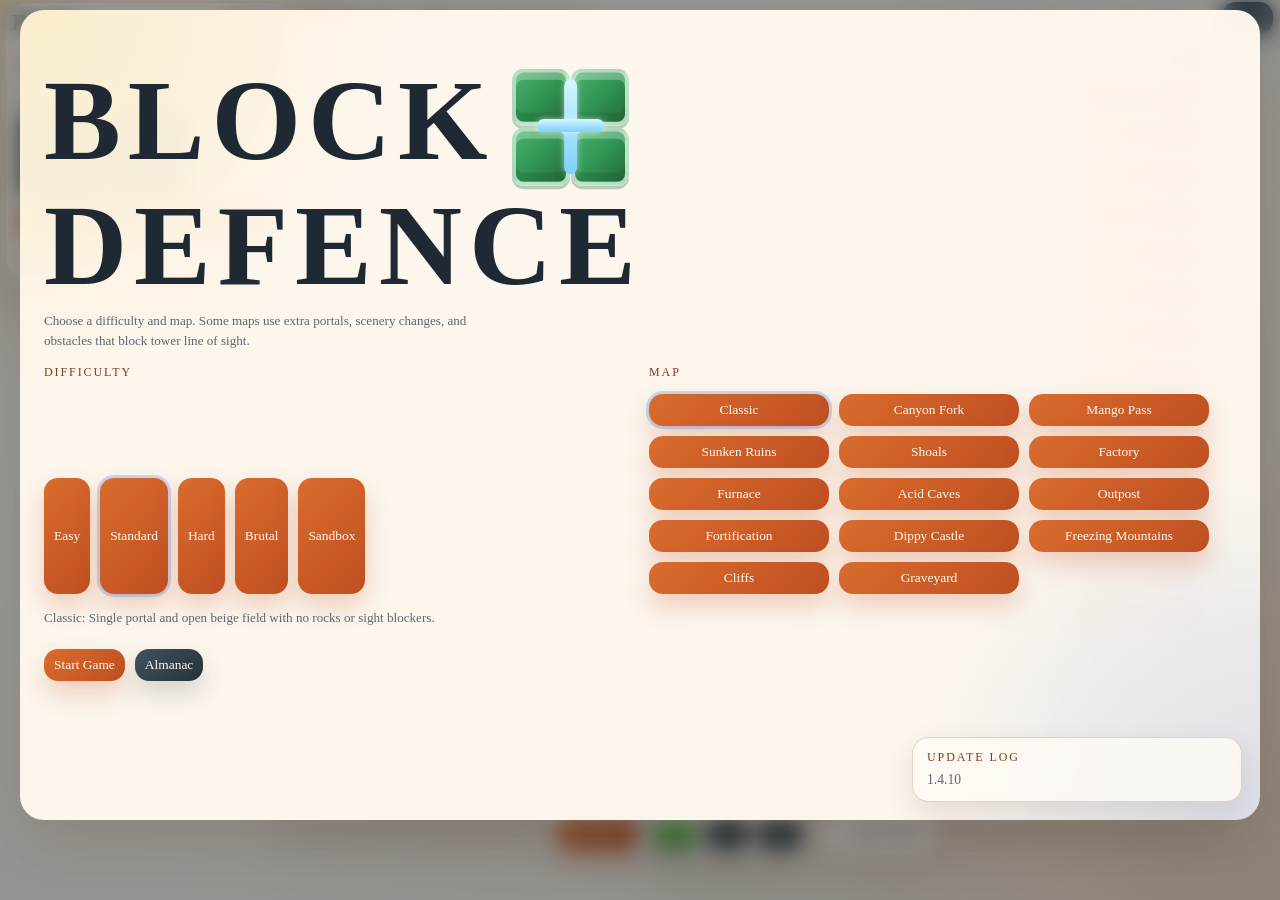
==== commit e4e20317: "Add files via upload" ====
--- a/index.html
+++ b/index.html
@@ -1,4 +1,4 @@
-<!DOCTYPE html>
+﻿<!DOCTYPE html>
 <html lang="en">
 <head>
   <meta charset="UTF-8">
@@ -46,13 +46,17 @@
           </div>
         </section>
       </div>
-      <p class="hint" id="menuMapDescription">Classic: single portal and open grassland with no rocks or sight blockers.</p>
-      <div class="overlay-actions">
-        <button id="startGameButton">Start Game</button>
-        <button id="openAlmanacButton" class="secondary">Almanac</button>
-      </div>
-    </div>
-  </div>
+      <p class="hint" id="menuMapDescription">Classic: single portal and open grassland with no rocks or sight blockers.</p>
+      <div class="overlay-actions">
+        <button id="startGameButton">Start Game</button>
+        <button id="openAlmanacButton" class="secondary">Almanac</button>
+      </div>
+      <div class="menu-update-log" aria-live="polite">
+        <p class="eyebrow">Update Log</p>
+        <div id="updateLogText"></div>
+      </div>
+    </div>
+  </div>
 
   <div class="overlay" id="pauseOverlay">
     <div class="overlay-card">
@@ -168,14 +172,7 @@
             </label>
           </div>
         </div>
-        <div class="panel" id="tutorialPanel">
-          <div class="panel-head">
-            <h2>Tutorial</h2>
-          </div>
-          <div class="tutorial-copy" id="tutorialList"></div>
-          <p class="hint" id="tutorialHint">Use arrow keys to pan and start shaping the route.</p>
-        </div>
-        <div class="panel" id="blocksPanel">
+        <div class="panel" id="blocksPanel">
           <div class="panel-head">
             <h2>Blocks</h2>
           </div>
@@ -194,14 +191,14 @@
             <p class="hint" id="blockChoiceHotkeys">R rotate | M mirror</p>
           </div>
         </div>
-        <div class="panel warning-panel" id="warningPanel" hidden>
-          <div class="panel-head">
-            <h2 id="warningPanelTitle">Warning</h2>
-          </div>
-          <p class="hint" id="warningPanelBody"></p>
-        </div>
-        <div class="panel-dock" id="sidePanelDock"></div>
-      </aside>
+        <div class="panel warning-panel" id="warningPanel" hidden>
+          <div class="panel-head">
+            <h2 id="warningPanelTitle">Warning</h2>
+          </div>
+          <p class="hint" id="warningPanelBody"></p>
+        </div>
+        <div class="panel-dock" id="sidePanelDock"></div>
+      </aside>
 
       <section class="board-panel">
         <div class="board-topbar">
@@ -218,7 +215,7 @@
         </div>
         <div class="play-area">
           <div class="board-frame">
-            <canvas id="board" width="952" height="672" aria-label="Tower defense board"></canvas>
+            <canvas id="board" width="960" height="960" aria-label="Tower defense board"></canvas>
           </div>
           <div class="panel towers-strip" data-panel="towers">
             <div class="panel-head">
@@ -227,22 +224,22 @@
             </div>
             <div class="tower-scroll tower-scroll-column">
               <div class="tower-grid tower-grid-column" id="towerGrid">
-                <button class="tower-type active" data-tower-type="tesla">Tesla (7)</button>
-        <button class="tower-type" data-tower-type="missile">Cannon (9)</button>
-        <button class="tower-type" data-tower-type="trapper">Trap Setter (6)</button>
-        <button class="tower-type" data-tower-type="laser">Laser (10)</button>
-        <button class="tower-type" data-tower-type="shotgun">Shotgun (10)</button>
-        <button class="tower-type" data-tower-type="freezer">Freezer (8)</button>
-        <button class="tower-type" data-tower-type="drone">Drone (8)</button>
-            <button class="tower-type" data-tower-type="fireball">Torch (48)</button>
-            <button class="tower-type" data-tower-type="dippy">Dippy (100)</button>
-            <button class="tower-type" data-tower-type="support">Support (42)</button>
-            <button class="tower-type" data-tower-type="treasury">Treasury (60)</button>
-            <button class="tower-type" data-tower-type="orb">Orb (46)</button>
-            <button class="tower-type" data-tower-type="crossbow">Crossbow (28)</button>
-            <button class="tower-type" data-tower-type="gate">Acid (56)</button>
+                <button class="tower-type active" data-tower-type="tesla" type="button">Tesla (7)</button>
+        <button class="tower-type" data-tower-type="missile" type="button">Cannon (9)</button>
+        <button class="tower-type" data-tower-type="trapper" type="button">Trap Setter (6)</button>
+        <button class="tower-type" data-tower-type="laser" type="button">Laser (10)</button>
+        <button class="tower-type" data-tower-type="shotgun" type="button">Shotgun (10)</button>
+        <button class="tower-type" data-tower-type="freezer" type="button">Freezer (8)</button>
+        <button class="tower-type" data-tower-type="drone" type="button">Drone (8)</button>
+            <button class="tower-type" data-tower-type="fireball" type="button">Torch (48)</button>
+            <button class="tower-type" data-tower-type="dippy" type="button">Dippy (100)</button>
+            <button class="tower-type" data-tower-type="support" type="button">Support (42)</button>
+            <button class="tower-type" data-tower-type="treasury" type="button">Treasury (60)</button>
+<button class="tower-type" data-tower-type="orb" type="button">Orb (48)</button>
+            <button class="tower-type" data-tower-type="crossbow" type="button">Crossbow (28)</button>
+            <button class="tower-type" data-tower-type="gate" type="button">Acid (56)</button>
           </div>
-        </div>
+        </div>
         <p class="hint" id="towerDescription">Tesla: chain lightning with fast bursts.</p>
           </div>
         </div>
@@ -275,15 +272,18 @@
 
     <script src="./app.js"></script>
     <script>
-      (() => {
-        const difficultyOptions = document.getElementById("difficultyOptions");
-        const mapOptions = document.getElementById("mapOptions");
-        const startGameButton = document.getElementById("startGameButton");
-        const openAlmanacButton = document.getElementById("openAlmanacButton");
-        const menuMapDescription = document.getElementById("menuMapDescription");
-        const getBridge = () => window.__blockDefenceMenuBridge;
-        const getMaps = () => window.__blockDefenceMenuMaps || {};
-        document.body.dataset.menuBridge = getBridge() ? "ready" : "missing";
+      (() => {
+        const difficultyOptions = document.getElementById("difficultyOptions");
+        const mapOptions = document.getElementById("mapOptions");
+        const startGameButton = document.getElementById("startGameButton");
+        const openAlmanacButton = document.getElementById("openAlmanacButton");
+        const closeAlmanacButton = document.getElementById("closeAlmanacButton");
+        const almanacTabs = document.getElementById("almanacTabs");
+        const almanacGrid = document.getElementById("almanacGrid");
+        const menuMapDescription = document.getElementById("menuMapDescription");
+        const getBridge = () => window.__blockDefenceMenuBridge;
+        const getMaps = () => window.__blockDefenceMenuMaps || {};
+        document.body.dataset.menuBridge = getBridge() ? "ready" : "missing";
 
         function syncMenuState() {
           const bridge = getBridge();
@@ -310,67 +310,122 @@
           }
         }
 
-        difficultyOptions?.addEventListener("click", (event) => {
-          const button = event.target.closest("[data-difficulty]");
-
-          if (!button) {
-            return;
-          }
-
-          event.preventDefault();
-          event.stopPropagation();
-          const bridge = getBridge();
-          if (bridge?.setDifficulty?.(button.dataset.difficulty)) {
-            syncMenuState();
-          }
-        }, true);
-
-        mapOptions?.addEventListener("click", (event) => {
-          const button = event.target.closest("[data-map]");
-
-          if (!button) {
-            return;
-          }
-
-          event.preventDefault();
-          event.stopPropagation();
-          const bridge = getBridge();
-          if (bridge?.setMap?.(button.dataset.map)) {
-            syncMenuState();
-          }
-        }, true);
-
-        startGameButton?.addEventListener("click", (event) => {
-          event.preventDefault();
-          event.stopPropagation();
-          const bridge = getBridge();
-          if (bridge?.startFromMenu) {
-            bridge.startFromMenu();
-          } else if (menuMapDescription) {
-            const detail = [window.__blockDefenceBootError, window.__blockDefenceCompileError].filter(Boolean).join(" | ");
-            menuMapDescription.textContent = detail
-              ? `Start Game is unavailable. ${detail}`
-              : "Start Game is unavailable because the game script did not finish loading.";
-          }
-        }, true);
-
-        openAlmanacButton?.addEventListener("click", (event) => {
-          event.preventDefault();
-          event.stopPropagation();
-          const bridge = getBridge();
-          if (bridge?.openAlmanacFromMenu) {
-            bridge.openAlmanacFromMenu();
-          } else if (menuMapDescription) {
-            const detail = [window.__blockDefenceBootError, window.__blockDefenceCompileError].filter(Boolean).join(" | ");
-            menuMapDescription.textContent = detail
-              ? `Almanac is unavailable. ${detail}`
-              : "Almanac is unavailable because the game script did not finish loading.";
-          }
-        }, true);
-
-        syncMenuState();
-        window.addEventListener("load", syncMenuState);
-      })();
+        difficultyOptions?.addEventListener("click", (event) => {
+          const button = event.target.closest("[data-difficulty]");
+
+          if (!button) {
+            return;
+          }
+
+          const bridge = getBridge();
+          if (bridge?.setDifficulty?.(button.dataset.difficulty)) {
+            event.preventDefault();
+            event.stopPropagation();
+            syncMenuState();
+          }
+        }, true);
+
+        mapOptions?.addEventListener("click", (event) => {
+          const button = event.target.closest("[data-map]");
+
+          if (!button) {
+            return;
+          }
+
+          const bridge = getBridge();
+          if (bridge?.setMap?.(button.dataset.map)) {
+            event.preventDefault();
+            event.stopPropagation();
+            syncMenuState();
+          }
+        }, true);
+
+        startGameButton?.addEventListener("click", (event) => {
+          event.preventDefault();
+          event.stopPropagation();
+
+          try {
+            window.startGame?.();
+          } catch (error) {
+            if (menuMapDescription) {
+              const detail = [window.__blockDefenceStartGameError, error instanceof Error ? error.message : String(error)]
+                .filter(Boolean)
+                .join(" | ");
+              menuMapDescription.textContent = detail
+                ? `Start Game failed. ${detail}`
+                : "Start Game failed.";
+            }
+          }
+        }, true);
+
+        openAlmanacButton?.addEventListener("click", (event) => {
+          const bridge = getBridge();
+          if (bridge?.openAlmanacFromMenu) {
+            event.preventDefault();
+            event.stopPropagation();
+            try {
+              bridge.openAlmanacFromMenu();
+            } catch (error) {
+              window.openAlmanac?.("menu");
+            }
+          } else if (menuMapDescription) {
+            const detail = [window.__blockDefenceBootError, window.__blockDefenceCompileError].filter(Boolean).join(" | ");
+            menuMapDescription.textContent = detail
+              ? `Almanac is unavailable. ${detail}`
+              : "Almanac is unavailable because the game script did not finish loading.";
+          }
+        }, true);
+
+        closeAlmanacButton?.addEventListener("click", (event) => {
+          event.preventDefault();
+          event.stopPropagation();
+          try {
+            window.closeAlmanac?.();
+          } catch (error) {
+            window.openOverlay?.("menu");
+          }
+        }, true);
+
+        almanacTabs?.addEventListener("click", (event) => {
+          const button = event.target.closest("[data-almanac-tab]");
+          if (!button) {
+            return;
+          }
+
+          const bridge = getBridge();
+          if (bridge?.setAlmanacTab?.(button.dataset.almanacTab)) {
+            event.preventDefault();
+            event.stopPropagation();
+          }
+        }, true);
+
+        almanacGrid?.addEventListener("click", (event) => {
+          const enemyEntry = event.target.closest("[data-almanac-enemy]");
+          const waveEntry = event.target.closest("[data-almanac-wave]");
+          const towerEntry = event.target.closest("[data-almanac-tower]");
+          const bridge = getBridge();
+
+          if (enemyEntry && bridge?.selectAlmanacEnemy?.(enemyEntry.dataset.almanacEnemy)) {
+            event.preventDefault();
+            event.stopPropagation();
+            return;
+          }
+
+          if (waveEntry && bridge?.selectAlmanacWave?.(waveEntry.dataset.almanacWave)) {
+            event.preventDefault();
+            event.stopPropagation();
+            return;
+          }
+
+          if (towerEntry && bridge?.selectAlmanacTower?.(towerEntry.dataset.almanacTower)) {
+            event.preventDefault();
+            event.stopPropagation();
+          }
+        }, true);
+
+        syncMenuState();
+        window.addEventListener("load", syncMenuState);
+      })();
     </script>
   </body>
 </html>
--- a/styles.css
+++ b/styles.css
@@ -1,78 +1,100 @@
-:root {
-  --bg: #f6efe4;
-  --panel: rgba(255, 249, 240, 0.9);
-  --line: #d9c4a4;
-  --ink: #1f2933;
-  --muted: #5c6773;
-  --accent: #d96c2d;
-  --accent-dark: #7f3d1d;
-  --start: #1f8a70;
-  --goal: #cc3f5c;
-  --wall: #263238;
-  --tower: #6d4cbe;
-  --route: #2d6cdf;
-  --enemy: #d64545;
-  --shadow: 0 24px 60px rgba(87, 61, 36, 0.18);
-}
-
-* {
-  box-sizing: border-box;
-}
-
-body {
-  margin: 0;
-  min-height: 100vh;
-  overflow-x: hidden;
-  overflow-y: auto;
-  font-family: Georgia, "Times New Roman", serif;
-  color: var(--ink);
-  background:
-    radial-gradient(circle at top left, rgba(240, 180, 41, 0.28), transparent 25%),
-    radial-gradient(circle at bottom right, rgba(217, 108, 45, 0.18), transparent 30%),
-    linear-gradient(135deg, #f9f4ec 0%, var(--bg) 52%, #efe3d1 100%);
-}
-
-.overlay {
-  position: fixed;
-  inset: 0;
-  display: none;
-  align-items: flex-start;
-  justify-content: center;
-  padding: 10px 20px 18px;
-  background: rgba(17, 24, 32, 0.42);
-  backdrop-filter: blur(10px);
-  z-index: 20;
-}
-
-#menuOverlay {
-  overflow-y: auto;
-}
-
-.overlay.active {
-  display: flex;
-}
-
-.overlay-card {
-  width: min(520px, 100%);
-  padding: 24px;
-  border-radius: 24px;
-  background: rgba(255, 249, 240, 0.96);
-  box-shadow: var(--shadow);
-}
-
-.tutorial-overlay-body {
-  display: grid;
-  gap: 12px;
-  margin-top: 12px;
-}
-
-.tutorial-overlay-body p {
-  margin: 0;
-  color: var(--text-strong);
-  line-height: 1.55;
-}
-
+﻿:root {
+  --bg: #f6efe4;
+  --panel: rgba(255, 249, 240, 0.9);
+  --line: #d9c4a4;
+  --ink: #1f2933;
+  --muted: #5c6773;
+  --accent: #d96c2d;
+  --accent-dark: #7f3d1d;
+  --start: #1f8a70;
+  --goal: #cc3f5c;
+  --wall: #263238;
+  --tower: #6d4cbe;
+  --route: #2d6cdf;
+  --enemy: #d64545;
+  --shadow: 0 24px 60px rgba(87, 61, 36, 0.18);
+}
+
+body[data-theme="dark"] {
+  --bg: #0f1318;
+  --panel: rgba(19, 25, 32, 0.9);
+  --line: #2b3847;
+  --ink: #ecf2f7;
+  --muted: #93a2b2;
+  --accent: #f08a42;
+  --accent-dark: #f4b57d;
+  --start: #2aa88a;
+  --goal: #dd6d87;
+  --wall: #dbe3ee;
+  --tower: #9b8cff;
+  --route: #6ea1ff;
+  --enemy: #ff7878;
+  --shadow: 0 24px 60px rgba(0, 0, 0, 0.38);
+  background:
+    radial-gradient(circle at top left, rgba(109, 161, 255, 0.16), transparent 24%),
+    radial-gradient(circle at bottom right, rgba(240, 138, 66, 0.12), transparent 28%),
+    linear-gradient(135deg, #12171d 0%, var(--bg) 50%, #0c1015 100%);
+}
+
+* {
+  box-sizing: border-box;
+}
+
+body {
+  margin: 0;
+  min-height: 100vh;
+  overflow-x: hidden;
+  overflow-y: auto;
+  font-family: Georgia, "Times New Roman", serif;
+  color: var(--ink);
+  background:
+    radial-gradient(circle at top left, rgba(240, 180, 41, 0.28), transparent 25%),
+    radial-gradient(circle at bottom right, rgba(217, 108, 45, 0.18), transparent 30%),
+    linear-gradient(135deg, #f9f4ec 0%, var(--bg) 52%, #efe3d1 100%);
+}
+
+.overlay {
+  position: fixed;
+  inset: 0;
+  display: none;
+  align-items: flex-start;
+  justify-content: center;
+  padding: 10px 20px 18px;
+  background: rgba(17, 24, 32, 0.42);
+  backdrop-filter: blur(10px);
+  z-index: 20;
+}
+
+#menuOverlay {
+  overflow-y: auto;
+}
+
+.overlay.active {
+  display: flex;
+}
+
+.overlay-card {
+  width: min(520px, 100%);
+  padding: 24px;
+  border-radius: 24px;
+  background: rgba(255, 249, 240, 0.96);
+  box-shadow: var(--shadow);
+}
+
+.tutorial-overlay-body {
+  display: grid;
+  gap: 12px;
+  margin-top: 12px;
+}
+
+.tutorial-overlay-body p {
+  margin: 0;
+  color: var(--text-strong);
+  line-height: 1.55;
+}
+
 .menu-card {
+  position: relative;
   width: min(1320px, calc(100vw - 32px));
   min-height: min(90vh, 920px);
   max-height: calc(100vh - 20px);
@@ -80,372 +102,463 @@
   align-content: center;
   gap: 14px;
   overflow-y: auto;
+  padding-bottom: 110px;
   background:
     radial-gradient(circle at top left, rgba(244, 202, 76, 0.2), transparent 26%),
     radial-gradient(circle at bottom right, rgba(69, 116, 216, 0.18), transparent 24%),
     rgba(255, 249, 240, 0.97);
 }
 
-.menu-title {
-  display: flex;
-  flex-wrap: wrap;
-  align-items: center;
-  gap: 14px;
-  font-size: clamp(2.8rem, 9vw, 7.2rem);
-  line-height: 0.9;
-  letter-spacing: 0.06em;
-  color: #1f2933;
-}
-
-.menu-word {
-  font-weight: 700;
-}
-
-.menu-word-block {
-  display: inline-flex;
-  align-items: center;
-}
-
-.menu-side-tile {
-  position: relative;
-  display: inline-grid;
-  grid-template-columns: repeat(2, 0.5em);
-  grid-template-rows: repeat(2, 0.5em);
-  gap: 0.015em;
-  margin: 0 0.08em 0 0.03em;
-  transform: translateY(0.05em);
-}
-
-.menu-side-tile span {
-  display: block;
-  width: 0.5em;
-  height: 0.5em;
-  border-radius: 0.1em;
-  border: 0.04em solid rgba(236, 255, 240, 0.7);
-  background: linear-gradient(135deg, #45b36b 0%, #2f9150 55%, #236b3a 100%);
-  box-shadow:
-    inset 0 0.06em 0 rgba(255, 255, 255, 0.28),
-    inset 0 -0.08em 0 rgba(20, 74, 42, 0.2),
-    0 0.03em 0 rgba(24, 84, 47, 0.28);
-}
-
-.menu-side-tile i {
+.menu-update-log {
   position: absolute;
-  left: 50%;
-  top: 50%;
-  width: 0.6em;
-  height: 0.82em;
-  transform: translate(-50%, -50%);
+  right: 18px;
+  bottom: 18px;
+  width: min(330px, calc(100% - 36px));
+  padding: 12px 14px;
+  border-radius: 16px;
+  border: 1px solid rgba(217, 196, 164, 0.72);
+  background: rgba(255, 251, 244, 0.82);
+  box-shadow: 0 12px 30px rgba(87, 61, 36, 0.12);
+  backdrop-filter: blur(8px);
   pointer-events: none;
 }
 
-.menu-side-tile i::before,
-.menu-side-tile i::after {
-  content: "";
-  position: absolute;
-  left: 50%;
-  top: 50%;
-  border-radius: 999px;
-  background: linear-gradient(180deg, #d5f6ff, #7fd0ff);
-  box-shadow: 0 0 0.06em rgba(255, 255, 255, 0.55);
+.menu-update-log .eyebrow {
+  margin-bottom: 6px;
 }
 
-.menu-side-tile i::before {
-  width: 0.11em;
-  height: 0.82em;
-  transform: translate(-50%, -50%);
+#updateLogText {
+  display: grid;
+  gap: 4px;
+  color: var(--muted);
+  font-size: 0.85rem;
+  line-height: 1.35;
 }
-
-.menu-side-tile i::after {
-  width: 0.58em;
-  height: 0.11em;
-  transform: translate(-50%, -60%);
-}
-
-.menu-subtitle {
-  max-width: 72ch;
-  font-size: 1rem;
-}
-
-.menu-selectors {
-  display: grid;
-  grid-template-columns: repeat(2, minmax(0, 1fr));
-  gap: 18px;
-}
-
-.menu-options {
-  display: flex;
-  flex-wrap: wrap;
-  gap: 10px;
-}
-
-.menu-options-maps .menu-option {
-  min-width: 180px;
-}
-
-.menu-option.active {
-  outline: 3px solid rgba(45, 108, 223, 0.24);
-}
-
-.overlay-wide {
-  width: min(960px, 100%);
-  max-height: min(90vh, 920px);
-  display: flex;
-  flex-direction: column;
-  overflow-y: auto;
-}
-
-.overlay-actions {
-  display: flex;
-  flex-wrap: wrap;
-  gap: 10px;
-  margin-top: 8px;
-}
-
-.almanac-grid {
-  display: grid;
-  grid-template-columns: repeat(auto-fit, minmax(220px, 1fr));
-  gap: 12px;
-}
-
-.almanac-body {
-  display: grid;
-  gap: 14px;
-}
-
-.almanac-body.enemy-layout {
-  grid-template-columns: minmax(0, 1fr) 340px;
-  align-items: start;
-}
-
-.almanac-body.wave-layout {
-  grid-template-columns: minmax(0, 1fr) 340px;
-  align-items: start;
-}
-
-.almanac-body.block-layout {
-  grid-template-columns: minmax(0, 1fr) 340px;
-  align-items: start;
-}
-
-.almanac-body.enemy-layout .almanac-grid {
-  grid-template-columns: repeat(auto-fill, minmax(92px, 1fr));
-  max-height: 58vh;
-  overflow-y: auto;
-  padding-right: 6px;
-}
-
-.almanac-body.wave-layout .almanac-grid {
-  grid-template-columns: repeat(auto-fill, minmax(92px, 1fr));
-  max-height: 58vh;
-  overflow-y: auto;
-  padding-right: 6px;
-}
-
-.almanac-body.block-layout .almanac-grid {
-  grid-template-columns: repeat(auto-fill, minmax(92px, 1fr));
-  max-height: 58vh;
-  overflow-y: auto;
-  padding-right: 6px;
-}
-
-.almanac-body.enemy-layout .almanac-detail {
-  margin-top: 0;
-  max-height: 58vh;
-  overflow-y: auto;
-}
-
-.almanac-body.wave-layout .almanac-detail {
-  margin-top: 0;
-  max-height: 58vh;
-  overflow-y: auto;
-}
-
-.almanac-body.block-layout .almanac-detail {
-  margin-top: 0;
-  max-height: 58vh;
-  overflow-y: auto;
-}
-
-.almanac-body.tower-layout {
-  grid-template-columns: 260px minmax(0, 1fr);
-  align-items: start;
-}
-
-.almanac-body.tower-layout .almanac-grid {
-  grid-template-columns: 1fr;
-  max-height: 56vh;
-  overflow-y: auto;
-  padding-right: 6px;
-}
-
-.almanac-body.tower-layout .almanac-detail {
-  margin-top: 0;
-  max-height: 56vh;
-  overflow-y: auto;
-}
-
-.almanac-tabs {
-  display: flex;
-  gap: 10px;
-  margin-bottom: 14px;
-}
-
-.almanac-entry {
-  padding: 14px;
-  border-radius: 16px;
-  background: rgba(255, 255, 255, 0.68);
-}
-
-.almanac-body.enemy-layout .almanac-entry,
-.almanac-body.wave-layout .almanac-entry {
-  padding: 10px;
-  min-height: 96px;
-  display: flex;
-  align-items: center;
-  justify-content: center;
-}
-
-.almanac-entry.locked {
-  opacity: 0.55;
-}
-
-.almanac-entry.clickable {
-  cursor: pointer;
-}
-
-.almanac-entry.active {
-  outline: 3px solid rgba(45, 108, 223, 0.24);
-}
-
-.almanac-detail {
-  margin-top: 14px;
-  padding: 16px;
-  border-radius: 18px;
-  background: rgba(255, 255, 255, 0.72);
-}
-
-.almanac-detail h3,
-.almanac-detail h4 {
-  margin-bottom: 8px;
-}
-
-.almanac-detail p {
-  margin-bottom: 8px;
-}
-
-.enemy-almanac-tile {
-  width: 100%;
-  display: flex;
-  align-items: center;
-  justify-content: center;
-}
-
-.enemy-almanac-image-wrap {
-  width: 74px;
-  height: 74px;
-  display: flex;
-  align-items: center;
-  justify-content: center;
-  border-radius: 12px;
-  border: 2px solid rgba(37, 51, 66, 0.14);
-  background: linear-gradient(180deg, rgba(18, 26, 35, 0.07), rgba(18, 26, 35, 0.15));
-  box-shadow: inset 0 1px 0 rgba(255, 255, 255, 0.45);
-}
-
-.enemy-almanac-image,
-.enemy-almanac-image-wrap svg {
-  width: 68px;
-  height: 68px;
-  display: block;
-}
-
-.block-almanac-image {
-  width: 68px;
-  height: 68px;
-  display: block;
-  pointer-events: none;
-  user-select: none;
-  -webkit-user-drag: none;
-}
-
-.almanac-body.block-layout .enemy-almanac-image-wrap {
-  pointer-events: none;
-  user-select: none;
-}
-
-.enemy-almanac-detail-header {
-  display: flex;
-  align-items: center;
-  gap: 14px;
-  margin-bottom: 10px;
-}
-
-.enemy-almanac-detail-image-wrap {
-  width: 92px;
-  height: 92px;
-  display: flex;
-  align-items: center;
-  justify-content: center;
-  flex: 0 0 auto;
-  border-radius: 16px;
-  border: 2px solid rgba(37, 51, 66, 0.14);
-  background: linear-gradient(180deg, rgba(18, 26, 35, 0.07), rgba(18, 26, 35, 0.15));
-}
-
-.enemy-almanac-detail-image,
-.enemy-almanac-detail-image-wrap svg {
-  width: 84px;
-  height: 84px;
-  display: block;
-}
-
-.app-shell {
-  width: min(1460px, calc(100vw - 10px));
-  margin: 0 auto;
-  min-height: 100vh;
-  height: auto;
-  padding: 0;
-  display: grid;
-  grid-template-rows: minmax(0, 1fr);
-  overflow: visible;
-}
-
-.hero {
-  display: none;
-}
-
-.eyebrow {
-  margin: 0 0 4px;
-  text-transform: uppercase;
-  letter-spacing: 0.16em;
-  font-size: 0.75rem;
-  color: var(--accent-dark);
-}
-
-h1,
-h2,
-p {
-  margin-top: 0;
-}
-
-h1 {
-  max-width: 12ch;
-  margin-bottom: 4px;
-  font-size: clamp(1.2rem, 1.8vw, 1.85rem);
-  line-height: 0.95;
-}
-
-.intro {
-  max-width: 58ch;
-  font-size: 0.78rem;
-  color: var(--muted);
-}
-
+
+.menu-title {
+  display: flex;
+  flex-wrap: wrap;
+  align-items: center;
+  gap: 14px;
+  font-size: clamp(2.8rem, 9vw, 7.2rem);
+  line-height: 0.9;
+  letter-spacing: 0.06em;
+  color: #1f2933;
+}
+
+.menu-word {
+  font-weight: 700;
+}
+
+.menu-word-block {
+  display: inline-flex;
+  align-items: center;
+}
+
+.menu-side-tile {
+  position: relative;
+  display: inline-grid;
+  grid-template-columns: repeat(2, 0.5em);
+  grid-template-rows: repeat(2, 0.5em);
+  gap: 0.015em;
+  margin: 0 0.08em 0 0.03em;
+  transform: translateY(0.05em);
+}
+
+.menu-side-tile span {
+  display: block;
+  width: 0.5em;
+  height: 0.5em;
+  border-radius: 0.1em;
+  border: 0.04em solid rgba(236, 255, 240, 0.7);
+  background: linear-gradient(135deg, #45b36b 0%, #2f9150 55%, #236b3a 100%);
+  box-shadow:
+    inset 0 0.06em 0 rgba(255, 255, 255, 0.28),
+    inset 0 -0.08em 0 rgba(20, 74, 42, 0.2),
+    0 0.03em 0 rgba(24, 84, 47, 0.28);
+}
+
+.menu-side-tile i {
+  position: absolute;
+  left: 50%;
+  top: 50%;
+  width: 0.6em;
+  height: 0.82em;
+  transform: translate(-50%, -50%);
+  pointer-events: none;
+}
+
+.menu-side-tile i::before,
+.menu-side-tile i::after {
+  content: "";
+  position: absolute;
+  left: 50%;
+  top: 50%;
+  border-radius: 999px;
+  background: linear-gradient(180deg, #d5f6ff, #7fd0ff);
+  box-shadow: 0 0 0.06em rgba(255, 255, 255, 0.55);
+}
+
+.menu-side-tile i::before {
+  width: 0.11em;
+  height: 0.82em;
+  transform: translate(-50%, -50%);
+}
+
+.menu-side-tile i::after {
+  width: 0.58em;
+  height: 0.11em;
+  transform: translate(-50%, -60%);
+}
+
+.menu-subtitle {
+  max-width: 72ch;
+  font-size: 1rem;
+}
+
+.menu-selectors {
+  display: grid;
+  grid-template-columns: repeat(2, minmax(0, 1fr));
+  gap: 18px;
+}
+
+.menu-selectors > section {
+  display: grid;
+  gap: 10px;
+}
+
+.menu-account-section,
+.menu-settings-section {
+  align-content: start;
+}
+
+.account-actions {
+  align-items: stretch;
+}
+
+.account-actions button {
+  flex: 1 1 0;
+}
+
+.audio-slider {
+  display: grid;
+  gap: 8px;
+  color: var(--muted);
+  font-size: 0.82rem;
+}
+
+.audio-slider input[type="range"] {
+  width: 100%;
+  appearance: none;
+  height: 10px;
+  border-radius: 999px;
+  background: linear-gradient(90deg, rgba(45, 108, 223, 0.28), rgba(217, 108, 45, 0.28));
+  outline: none;
+}
+
+.audio-slider input[type="range"]::-webkit-slider-thumb {
+  appearance: none;
+  width: 22px;
+  height: 22px;
+  border-radius: 50%;
+  border: 2px solid rgba(255, 255, 255, 0.8);
+  background: linear-gradient(135deg, var(--accent), #bf4f22);
+  box-shadow: 0 8px 18px rgba(0, 0, 0, 0.24);
+}
+
+.audio-slider input[type="range"]::-moz-range-thumb {
+  width: 22px;
+  height: 22px;
+  border: 2px solid rgba(255, 255, 255, 0.8);
+  border-radius: 50%;
+  background: linear-gradient(135deg, var(--accent), #bf4f22);
+  box-shadow: 0 8px 18px rgba(0, 0, 0, 0.24);
+}
+
+.menu-options {
+  display: flex;
+  flex-wrap: wrap;
+  gap: 10px;
+}
+
+.menu-options-maps .menu-option {
+  min-width: 180px;
+}
+
+.menu-option.active {
+  outline: 3px solid rgba(45, 108, 223, 0.24);
+}
+
+.overlay-wide {
+  width: min(960px, 100%);
+  max-height: min(90vh, 920px);
+  display: flex;
+  flex-direction: column;
+  overflow-y: auto;
+}
+
+.overlay-actions {
+  display: flex;
+  flex-wrap: wrap;
+  gap: 10px;
+  margin-top: 8px;
+}
+
+.almanac-grid {
+  display: grid;
+  grid-template-columns: repeat(auto-fit, minmax(220px, 1fr));
+  gap: 12px;
+}
+
+.almanac-body {
+  display: grid;
+  gap: 14px;
+}
+
+.almanac-body.enemy-layout {
+  grid-template-columns: minmax(0, 1fr) 340px;
+  align-items: start;
+}
+
+.almanac-body.wave-layout {
+  grid-template-columns: minmax(0, 1fr) 340px;
+  align-items: start;
+}
+
+.almanac-body.block-layout {
+  grid-template-columns: minmax(0, 1fr) 340px;
+  align-items: start;
+}
+
+.almanac-body.enemy-layout .almanac-grid {
+  grid-template-columns: repeat(auto-fill, minmax(92px, 1fr));
+  max-height: 58vh;
+  overflow-y: auto;
+  padding-right: 6px;
+}
+
+.almanac-body.wave-layout .almanac-grid {
+  grid-template-columns: repeat(auto-fill, minmax(92px, 1fr));
+  max-height: 58vh;
+  overflow-y: auto;
+  padding-right: 6px;
+}
+
+.almanac-body.block-layout .almanac-grid {
+  grid-template-columns: repeat(auto-fill, minmax(92px, 1fr));
+  max-height: 58vh;
+  overflow-y: auto;
+  padding-right: 6px;
+}
+
+.almanac-body.enemy-layout .almanac-detail {
+  margin-top: 0;
+  max-height: 58vh;
+  overflow-y: auto;
+}
+
+.almanac-body.wave-layout .almanac-detail {
+  margin-top: 0;
+  max-height: 58vh;
+  overflow-y: auto;
+}
+
+.almanac-body.block-layout .almanac-detail {
+  margin-top: 0;
+  max-height: 58vh;
+  overflow-y: auto;
+}
+
+.almanac-body.tower-layout {
+  grid-template-columns: 260px minmax(0, 1fr);
+  align-items: start;
+}
+
+.almanac-body.tower-layout .almanac-grid {
+  grid-template-columns: 1fr;
+  max-height: 56vh;
+  overflow-y: auto;
+  padding-right: 6px;
+}
+
+.almanac-body.tower-layout .almanac-detail {
+  margin-top: 0;
+  max-height: 56vh;
+  overflow-y: auto;
+}
+
+.almanac-tabs {
+  display: flex;
+  gap: 10px;
+  margin-bottom: 14px;
+}
+
+.almanac-entry {
+  padding: 14px;
+  border-radius: 16px;
+  background: rgba(255, 255, 255, 0.68);
+}
+
+.almanac-body.enemy-layout .almanac-entry,
+.almanac-body.wave-layout .almanac-entry {
+  padding: 10px;
+  min-height: 96px;
+  display: flex;
+  align-items: center;
+  justify-content: center;
+}
+
+.almanac-entry.locked {
+  opacity: 0.55;
+}
+
+.almanac-entry.clickable {
+  cursor: pointer;
+}
+
+.almanac-entry.active {
+  outline: 3px solid rgba(45, 108, 223, 0.24);
+}
+
+.almanac-detail {
+  margin-top: 14px;
+  padding: 16px;
+  border-radius: 18px;
+  background: rgba(255, 255, 255, 0.72);
+}
+
+.almanac-detail h3,
+.almanac-detail h4 {
+  margin-bottom: 8px;
+}
+
+.almanac-detail p {
+  margin-bottom: 8px;
+}
+
+.enemy-almanac-tile {
+  width: 100%;
+  display: flex;
+  align-items: center;
+  justify-content: center;
+}
+
+.enemy-almanac-image-wrap {
+  width: 74px;
+  height: 74px;
+  display: flex;
+  align-items: center;
+  justify-content: center;
+  border-radius: 12px;
+  border: 2px solid rgba(37, 51, 66, 0.14);
+  background: linear-gradient(180deg, rgba(18, 26, 35, 0.07), rgba(18, 26, 35, 0.15));
+  box-shadow: inset 0 1px 0 rgba(255, 255, 255, 0.45);
+}
+
+.enemy-almanac-image,
+.enemy-almanac-image-wrap svg {
+  width: 68px;
+  height: 68px;
+  display: block;
+}
+
+.block-almanac-image {
+  width: 68px;
+  height: 68px;
+  display: block;
+  pointer-events: none;
+  user-select: none;
+  -webkit-user-drag: none;
+}
+
+.block-popup-image {
+  width: 100%;
+  max-width: 180px;
+  display: block;
+  margin: 8px auto 12px;
+  border-radius: 14px;
+  pointer-events: none;
+  user-select: none;
+  -webkit-user-drag: none;
+}
+
+.almanac-body.block-layout .enemy-almanac-image-wrap {
+  pointer-events: none;
+  user-select: none;
+}
+
+.enemy-almanac-detail-header {
+  display: flex;
+  align-items: center;
+  gap: 14px;
+  margin-bottom: 10px;
+}
+
+.enemy-almanac-detail-image-wrap {
+  width: 92px;
+  height: 92px;
+  display: flex;
+  align-items: center;
+  justify-content: center;
+  flex: 0 0 auto;
+  border-radius: 16px;
+  border: 2px solid rgba(37, 51, 66, 0.14);
+  background: linear-gradient(180deg, rgba(18, 26, 35, 0.07), rgba(18, 26, 35, 0.15));
+}
+
+.enemy-almanac-detail-image,
+.enemy-almanac-detail-image-wrap svg {
+  width: 84px;
+  height: 84px;
+  display: block;
+}
+
+.app-shell {
+  width: min(1460px, calc(100vw - 10px));
+  margin: 0 auto;
+  min-height: 100vh;
+  height: auto;
+  padding: 0;
+  display: grid;
+  grid-template-rows: minmax(0, 1fr);
+  overflow: visible;
+}
+
+.hero {
+  display: none;
+}
+
+.eyebrow {
+  margin: 0 0 4px;
+  text-transform: uppercase;
+  letter-spacing: 0.16em;
+  font-size: 0.75rem;
+  color: var(--accent-dark);
+}
+
+h1,
+h2,
+p {
+  margin-top: 0;
+}
+
+h1 {
+  max-width: 12ch;
+  margin-bottom: 4px;
+  font-size: clamp(1.2rem, 1.8vw, 1.85rem);
+  line-height: 0.95;
+}
+
+.intro {
+  max-width: 58ch;
+  font-size: 0.78rem;
+  color: var(--muted);
+}
+
 .workspace {
   display: grid;
-  grid-template-columns: 244px minmax(0, 1fr);
-  gap: 6px;
+  grid-template-columns: 200px minmax(0, 1fr);
+  gap: 14px;
   align-items: start;
   min-height: 0;
   padding: 2px 0 10px;
@@ -455,760 +568,770 @@
   display: grid;
   gap: 8px;
   align-content: start;
-  width: 244px;
+  width: 200px;
   min-height: 0;
   overflow: visible;
-  padding-right: 2px;
+  padding-right: 8px;
 }
-
-.panel,
-.board-frame {
-  border: 1px solid rgba(127, 61, 29, 0.18);
-  border-radius: 22px;
-  background: var(--panel);
-  box-shadow: var(--shadow);
-  backdrop-filter: blur(12px);
+
+.panel,
+.board-frame {
+  border: 1px solid rgba(127, 61, 29, 0.18);
+  border-radius: 22px;
+  background: var(--panel);
+  box-shadow: var(--shadow);
+  backdrop-filter: blur(12px);
+}
+
+.panel {
+  padding: 6px;
 }
-
-.panel {
-  padding: 8px;
-}
-
-.panel-head {
-  display: flex;
-  align-items: center;
-  justify-content: space-between;
-  gap: 6px;
-  margin-bottom: 8px;
-}
-
-.panel-head h2 {
-  margin-bottom: 0;
-}
-
-.tool-grid,
-.actions {
-  display: grid;
-  grid-template-columns: repeat(2, minmax(0, 1fr));
-  gap: 6px;
-}
-
-.actions.compact {
-  margin-top: 12px;
-  grid-template-columns: 1fr;
-  gap: 8px;
-}
-
-.tower-grid {
-  display: grid;
-  grid-template-columns: repeat(2, minmax(0, 1fr));
-  gap: 6px;
-}
-
-.tower-grid-row {
-  display: flex;
-  gap: 8px;
-  min-width: max-content;
-}
-
-.tower-grid-row .tower-type {
-  min-width: 150px;
-}
-
-button {
-  appearance: none;
-  border: 0;
-  border-radius: 14px;
-  padding: 8px 10px;
-  font: inherit;
-  font-size: 0.84rem;
-  cursor: pointer;
-  color: #fff9f1;
-  background: linear-gradient(135deg, var(--accent), #bf4f22);
-  transition: transform 140ms ease, box-shadow 140ms ease, opacity 140ms ease;
-  box-shadow: 0 12px 24px rgba(191, 79, 34, 0.25);
-}
-
-button:hover {
-  transform: translateY(-1px);
-}
-
-button.active {
-  outline: 3px solid rgba(45, 108, 223, 0.24);
-}
-
-button.secondary {
-  background: linear-gradient(135deg, #405261, #263238);
-  box-shadow: 0 12px 24px rgba(38, 50, 56, 0.18);
-}
-
-.panel-toggle {
-  padding: 6px 9px;
-  font-size: 0.76rem;
-}
-
-.hint,
-.status-panel p {
-  margin-bottom: 0;
-  color: var(--muted);
-  line-height: 1.5;
-  font-size: 0.82rem;
-}
-
-.next-piece {
-  margin-top: 8px;
-  font-weight: 700;
-  color: var(--accent-dark);
-}
-
-.legend {
-  display: grid;
-  gap: 8px;
-  margin-top: 12px;
-  color: var(--muted);
-}
-
-.legend div {
-  display: flex;
-  align-items: center;
-  gap: 10px;
-}
-
-.swatch {
-  width: 16px;
-  height: 16px;
-  border-radius: 4px;
-  border: 1px solid rgba(0, 0, 0, 0.1);
-}
-
-.swatch.start {
-  background: var(--start);
-}
-
-.swatch.goal {
-  background: var(--goal);
-}
-
-.swatch.wall {
-  background: var(--wall);
-}
-
-.swatch.tower {
-  background: var(--tower);
-}
-
-.swatch.route {
-  background: var(--route);
-}
-
-.swatch.enemy {
-  background: var(--enemy);
-}
-
-.swatch.enemy.fast {
-  background: #d64545;
-}
-
-.swatch.enemy.tank {
-  background: #7f56d9;
-}
-
-.swatch.enemy.boss {
-  background: #f1c84c;
-}
-
-.stats {
-  display: grid;
-  grid-template-columns: repeat(2, minmax(0, 1fr));
-  gap: 10px;
-  margin-top: 12px;
-}
-
-.stats p {
-  padding: 10px 12px;
-  border-radius: 12px;
-  background: rgba(255, 255, 255, 0.55);
-  color: var(--ink);
-}
-
-.board-panel {
-  min-width: 0;
-  position: relative;
-  display: grid;
-  gap: 2px;
-  align-content: start;
-  min-height: 0;
-}
-
-.board-topbar {
-  display: flex;
-  justify-content: space-between;
-  gap: 8px;
-  margin-bottom: 0;
-  padding: 0 2px;
-}
-
-.board-left,
-.board-hud {
-  display: flex;
-  align-items: center;
-  gap: 10px;
-  flex-wrap: wrap;
-}
-
-.board-cash,
-.board-free {
-  margin: 0;
-  font-weight: 700;
-  color: var(--accent-dark);
-}
-
-.board-hud p {
-  margin: 0;
-  padding: 6px 10px;
-  border-radius: 999px;
-  background: rgba(255, 249, 240, 0.9);
-  box-shadow: var(--shadow);
-  color: var(--ink);
-  font-size: 0.82rem;
-}
-
+
+.panel-head {
+  display: flex;
+  align-items: center;
+  justify-content: space-between;
+  gap: 6px;
+  margin-bottom: 8px;
+}
+
+.panel-head h2 {
+  margin-bottom: 0;
+}
+
+.tool-grid,
+.actions {
+  display: grid;
+  grid-template-columns: repeat(2, minmax(0, 1fr));
+  gap: 6px;
+}
+
+.actions.compact {
+  margin-top: 12px;
+  grid-template-columns: 1fr;
+  gap: 8px;
+}
+
+.tower-grid {
+  display: grid;
+  grid-template-columns: repeat(2, minmax(0, 1fr));
+  gap: 6px;
+}
+
+.tower-grid-row {
+  display: flex;
+  gap: 8px;
+  min-width: max-content;
+}
+
+.tower-grid-row .tower-type {
+  min-width: 150px;
+}
+
+button {
+  appearance: none;
+  border: 0;
+  border-radius: 14px;
+  padding: 8px 10px;
+  font: inherit;
+  font-size: 0.84rem;
+  cursor: pointer;
+  color: #fff9f1;
+  background: linear-gradient(135deg, var(--accent), #bf4f22);
+  transition: transform 140ms ease, box-shadow 140ms ease, opacity 140ms ease;
+  box-shadow: 0 12px 24px rgba(191, 79, 34, 0.25);
+}
+
+button:hover {
+  transform: translateY(-1px);
+}
+
+button.active {
+  outline: 3px solid rgba(45, 108, 223, 0.24);
+}
+
+button.secondary {
+  background: linear-gradient(135deg, #405261, #263238);
+  box-shadow: 0 12px 24px rgba(38, 50, 56, 0.18);
+}
+
+.panel-toggle {
+  padding: 6px 9px;
+  font-size: 0.76rem;
+}
+
+.hint,
+.status-panel p {
+  margin-bottom: 0;
+  color: var(--muted);
+  line-height: 1.5;
+  font-size: 0.82rem;
+}
+
+.next-piece {
+  margin-top: 8px;
+  font-weight: 700;
+  color: var(--accent-dark);
+}
+
+.legend {
+  display: grid;
+  gap: 8px;
+  margin-top: 12px;
+  color: var(--muted);
+}
+
+.legend div {
+  display: flex;
+  align-items: center;
+  gap: 10px;
+}
+
+.swatch {
+  width: 16px;
+  height: 16px;
+  border-radius: 4px;
+  border: 1px solid rgba(0, 0, 0, 0.1);
+}
+
+.swatch.start {
+  background: var(--start);
+}
+
+.swatch.goal {
+  background: var(--goal);
+}
+
+.swatch.wall {
+  background: var(--wall);
+}
+
+.swatch.tower {
+  background: var(--tower);
+}
+
+.swatch.route {
+  background: var(--route);
+}
+
+.swatch.enemy {
+  background: var(--enemy);
+}
+
+.swatch.enemy.fast {
+  background: #d64545;
+}
+
+.swatch.enemy.tank {
+  background: #7f56d9;
+}
+
+.swatch.enemy.boss {
+  background: #f1c84c;
+}
+
+.stats {
+  display: grid;
+  grid-template-columns: repeat(2, minmax(0, 1fr));
+  gap: 10px;
+  margin-top: 12px;
+}
+
+.stats p {
+  padding: 10px 12px;
+  border-radius: 12px;
+  background: rgba(255, 255, 255, 0.55);
+  color: var(--ink);
+}
+
+.board-panel {
+  min-width: 0;
+  position: relative;
+  display: grid;
+  gap: 2px;
+  align-content: start;
+  min-height: 0;
+}
+
+.board-topbar {
+  display: flex;
+  justify-content: space-between;
+  gap: 8px;
+  margin-bottom: 0;
+  padding: 0 2px;
+}
+
+.board-left,
+.board-hud {
+  display: flex;
+  align-items: center;
+  gap: 10px;
+  flex-wrap: wrap;
+}
+
+.board-cash,
+.board-free {
+  margin: 0;
+  font-weight: 700;
+  color: var(--accent-dark);
+}
+
+.board-hud p {
+  margin: 0;
+  padding: 6px 10px;
+  border-radius: 999px;
+  background: rgba(255, 249, 240, 0.9);
+  box-shadow: var(--shadow);
+  color: var(--ink);
+  font-size: 0.82rem;
+}
+
 .play-area {
   display: grid;
-  grid-template-columns: minmax(0, 1fr) 164px;
-  gap: 8px;
+  grid-template-columns: minmax(0, 780px) 150px;
+  justify-content: center;
+  gap: 14px;
   align-items: start;
   min-height: 0;
 }
 
 .board-frame {
   padding: 4px;
-  min-height: 100%;
-  width: 100%;
+  aspect-ratio: 1 / 1;
+  width: min(100%, 780px);
+  max-width: 780px;
+  min-height: 0;
   margin-left: 0;
   margin-top: -6px;
   overflow: hidden;
   position: relative;
 }
-
-.board-inline-actions {
-  width: 100%;
-  margin: 8px 0 0 0;
-}
-
-.board-actions {
-  display: flex;
-  justify-content: center;
-  align-items: center;
-  flex-wrap: wrap;
-  gap: 10px;
-  margin-top: 2px;
-  position: relative;
-  z-index: 7;
-}
-
+
+.board-inline-actions {
+  width: 100%;
+  margin: 8px 0 0 0;
+}
+
+.board-actions {
+  display: flex;
+  justify-content: center;
+  align-items: center;
+  flex-wrap: wrap;
+  gap: 10px;
+  margin-top: 2px;
+  position: relative;
+  z-index: 7;
+}
+
 .board-piece-choices {
   display: grid;
   gap: 8px;
   justify-items: start;
   z-index: 5;
-  padding: 10px 12px;
+  padding: 8px 10px;
   border-radius: 16px;
   background: rgba(255, 249, 240, 0.9);
   box-shadow: 0 14px 28px rgba(87, 61, 36, 0.16);
-  min-width: 224px;
+  min-width: 240px;
 }
-
-.board-piece-choices-panel {
-  position: static;
-  width: 100%;
-  margin-top: 2px;
-  box-shadow: none;
-  border: 1px solid rgba(127, 61, 29, 0.12);
-}
-
-.piece-choice-grid {
-  display: grid;
-  grid-template-columns: repeat(2, minmax(88px, 120px));
-  gap: 10px;
-}
-
-.piece-choice {
-  min-height: 88px;
-  min-width: 88px;
-  padding: 10px;
-  display: flex;
-  align-items: center;
-  justify-content: center;
-  background: rgba(255, 249, 240, 0.96);
-  color: var(--ink);
-}
-
-.piece-choice img {
-  display: block;
-  max-width: 64px;
-  max-height: 64px;
-}
-
-.board-piece-choices .next-piece {
-  margin: 0;
-}
-
-.board-piece-actions {
-  display: grid;
-  grid-template-columns: repeat(2, minmax(0, 1fr));
-  gap: 8px;
-  width: 100%;
-}
-
-#blockChoicePriceText,
-#blockChoiceHotkeys {
-  margin: 0;
-}
-
-.speed-controls {
-  display: inline-flex;
-  align-items: center;
-  gap: 6px;
-  padding: 4px;
-  border-radius: 999px;
-  background: rgba(255, 249, 240, 0.92);
-  border: 1px solid rgba(127, 61, 29, 0.18);
-  box-shadow: var(--shadow);
-}
-
-.speed-controls button {
-  min-width: 46px;
-  padding: 7px 12px;
-}
-
-.speed-controls button.active {
-  background: linear-gradient(180deg, #7fd55f, #4f9d34);
-  color: #16310d;
-  border-color: rgba(29, 86, 18, 0.45);
-}
-
-.toggle-chip {
-  display: inline-flex;
-  align-items: center;
-  gap: 8px;
-  padding: 9px 12px;
-  border-radius: 999px;
-  background: rgba(255, 249, 240, 0.9);
-  border: 1px solid rgba(127, 61, 29, 0.18);
-  box-shadow: var(--shadow);
-  color: var(--ink);
-}
-
-.toggle-chip input {
-  margin: 0;
-}
-
-.sandbox-controls {
-  margin-top: 8px;
-}
-
-.tutorial-copy {
-  display: grid;
-  gap: 6px;
-}
-
-.tutorial-step {
-  display: grid;
-  gap: 3px;
-  padding: 8px 10px;
-  border-radius: 14px;
-  background: rgba(255, 249, 240, 0.76);
-  border: 1px solid rgba(127, 61, 29, 0.12);
-  font-size: 0.8rem;
-}
-
-.tutorial-step strong {
-  color: var(--ink);
-}
-
-.tutorial-step.done {
-  background: rgba(218, 244, 224, 0.78);
-  border-color: rgba(67, 125, 73, 0.24);
-}
-
-.board-ability {
-  position: absolute;
-  left: 14px;
-  bottom: 88px;
-  z-index: 5;
-}
-
-.airstrike-trigger {
-  display: flex;
-  align-items: center;
-  gap: 10px;
-  min-width: 240px;
-  padding: 10px 14px;
-}
-
-.airstrike-copy {
-  display: grid;
-  text-align: left;
-  gap: 2px;
-}
-
-.airstrike-copy .hint {
-  color: rgba(255, 249, 241, 0.78);
-  font-size: 0.8rem;
-}
-
-.airstrike-icon {
-  position: relative;
-  width: 42px;
-  height: 28px;
-  flex: 0 0 42px;
-}
-
-.airstrike-icon .mango,
-.airstrike-icon .trail {
-  position: absolute;
-  display: block;
-}
-
-.airstrike-icon .mango {
-  width: 10px;
-  height: 10px;
-  border-radius: 999px;
-  background: radial-gradient(circle at 30% 30%, #ffe089, #ffb638 68%, #d97706 100%);
-  box-shadow: 0 0 10px rgba(255, 186, 59, 0.45);
-}
-
-.airstrike-icon .mango-1 {
-  right: 3px;
-  top: 2px;
-}
-
-.airstrike-icon .mango-2 {
-  left: 17px;
-  top: 8px;
-}
-
-.airstrike-icon .mango-3 {
-  left: 5px;
-  top: 14px;
-}
-
-.airstrike-icon .trail {
-  height: 3px;
-  border-radius: 999px;
-  background: linear-gradient(90deg, rgba(70, 70, 70, 0), rgba(255, 182, 65, 0.95) 55%, rgba(255, 235, 170, 1));
-  filter: blur(0.3px);
-  transform-origin: right center;
-}
-
-.airstrike-icon .trail-1 {
-  width: 22px;
-  right: 10px;
-  top: 5px;
-  transform: rotate(-24deg);
-}
-
-.airstrike-icon .trail-2 {
-  width: 28px;
-  left: 1px;
-  top: 13px;
-  transform: rotate(-18deg);
-}
-
-.sandbox-grid {
-  display: grid;
-  grid-template-columns: repeat(auto-fit, minmax(130px, 1fr));
-  gap: 8px;
-}
-
-.sandbox-grid.compact {
-  grid-template-columns: repeat(2, minmax(0, 1fr));
-  gap: 8px;
-}
-
-.sandbox-field {
-  display: grid;
-  gap: 4px;
-  color: var(--muted);
-  font-size: 0.82rem;
-}
-
-.sandbox-field-wide {
-  grid-column: 1 / -1;
-}
-
-.sandbox-field input,
-.sandbox-field select {
-  width: 100%;
-  border: 1px solid rgba(127, 61, 29, 0.18);
-  border-radius: 12px;
-  padding: 7px 8px;
-  font: inherit;
-  color: var(--ink);
-  background: rgba(255, 255, 255, 0.86);
-}
-
-.sandbox-toggles {
-  display: flex;
-  flex-wrap: wrap;
-  gap: 8px;
-  margin-top: 10px;
-}
-
-.sandbox-toggles.compact {
-  gap: 6px;
-}
-
+
+.board-piece-choices-panel {
+  position: static;
+  width: 100%;
+  margin-top: 2px;
+  box-shadow: none;
+  border: 1px solid rgba(127, 61, 29, 0.12);
+}
+
+.piece-choice-grid {
+  display: grid;
+  grid-template-columns: repeat(3, minmax(78px, 1fr));
+  gap: 10px;
+  width: 100%;
+}
+
+.piece-choice {
+  min-height: 88px;
+  min-width: 0;
+  padding: 10px;
+  display: flex;
+  align-items: center;
+  justify-content: center;
+  background: rgba(255, 249, 240, 0.96);
+  color: var(--ink);
+}
+
+.piece-choice img {
+  display: block;
+  max-width: 56px;
+  max-height: 56px;
+}
+
+.board-piece-choices .next-piece {
+  margin: 0;
+}
+
+.board-piece-actions {
+  display: grid;
+  grid-template-columns: repeat(2, minmax(0, 1fr));
+  gap: 8px;
+  width: 100%;
+}
+
+#blockChoicePriceText,
+#blockChoiceHotkeys {
+  margin: 0;
+}
+
+.speed-controls {
+  display: inline-flex;
+  align-items: center;
+  gap: 6px;
+  padding: 4px;
+  border-radius: 999px;
+  background: rgba(255, 249, 240, 0.92);
+  border: 1px solid rgba(127, 61, 29, 0.18);
+  box-shadow: var(--shadow);
+}
+
+.speed-controls button {
+  min-width: 46px;
+  padding: 7px 12px;
+}
+
+.speed-controls button.active {
+  background: linear-gradient(180deg, #7fd55f, #4f9d34);
+  color: #16310d;
+  border-color: rgba(29, 86, 18, 0.45);
+}
+
+.toggle-chip {
+  display: inline-flex;
+  align-items: center;
+  gap: 8px;
+  padding: 9px 12px;
+  border-radius: 999px;
+  background: rgba(255, 249, 240, 0.9);
+  border: 1px solid rgba(127, 61, 29, 0.18);
+  box-shadow: var(--shadow);
+  color: var(--ink);
+}
+
+.toggle-chip input {
+  margin: 0;
+}
+
+.sandbox-controls {
+  margin-top: 8px;
+}
+
+.tutorial-copy {
+  display: grid;
+  gap: 6px;
+}
+
+.tutorial-step {
+  display: grid;
+  gap: 3px;
+  padding: 8px 10px;
+  border-radius: 14px;
+  background: rgba(255, 249, 240, 0.76);
+  border: 1px solid rgba(127, 61, 29, 0.12);
+  font-size: 0.8rem;
+}
+
+.tutorial-step strong {
+  color: var(--ink);
+}
+
+.tutorial-step.done {
+  background: rgba(218, 244, 224, 0.78);
+  border-color: rgba(67, 125, 73, 0.24);
+}
+
+.board-ability {
+  position: absolute;
+  left: 14px;
+  bottom: 88px;
+  z-index: 5;
+}
+
+.airstrike-trigger {
+  display: flex;
+  align-items: center;
+  gap: 10px;
+  min-width: 240px;
+  padding: 10px 14px;
+}
+
+.airstrike-copy {
+  display: grid;
+  text-align: left;
+  gap: 2px;
+}
+
+.airstrike-copy .hint {
+  color: rgba(255, 249, 241, 0.78);
+  font-size: 0.8rem;
+}
+
+.airstrike-icon {
+  position: relative;
+  width: 42px;
+  height: 28px;
+  flex: 0 0 42px;
+}
+
+.airstrike-icon .mango,
+.airstrike-icon .trail {
+  position: absolute;
+  display: block;
+}
+
+.airstrike-icon .mango {
+  width: 10px;
+  height: 10px;
+  border-radius: 999px;
+  background: radial-gradient(circle at 30% 30%, #ffe089, #ffb638 68%, #d97706 100%);
+  box-shadow: 0 0 10px rgba(255, 186, 59, 0.45);
+}
+
+.airstrike-icon .mango-1 {
+  right: 3px;
+  top: 2px;
+}
+
+.airstrike-icon .mango-2 {
+  left: 17px;
+  top: 8px;
+}
+
+.airstrike-icon .mango-3 {
+  left: 5px;
+  top: 14px;
+}
+
+.airstrike-icon .trail {
+  height: 3px;
+  border-radius: 999px;
+  background: linear-gradient(90deg, rgba(70, 70, 70, 0), rgba(255, 182, 65, 0.95) 55%, rgba(255, 235, 170, 1));
+  filter: blur(0.3px);
+  transform-origin: right center;
+}
+
+.airstrike-icon .trail-1 {
+  width: 22px;
+  right: 10px;
+  top: 5px;
+  transform: rotate(-24deg);
+}
+
+.airstrike-icon .trail-2 {
+  width: 28px;
+  left: 1px;
+  top: 13px;
+  transform: rotate(-18deg);
+}
+
+.sandbox-grid {
+  display: grid;
+  grid-template-columns: repeat(auto-fit, minmax(130px, 1fr));
+  gap: 8px;
+}
+
+.sandbox-grid.compact {
+  grid-template-columns: repeat(2, minmax(0, 1fr));
+  gap: 8px;
+}
+
+.sandbox-field {
+  display: grid;
+  gap: 4px;
+  color: var(--muted);
+  font-size: 0.82rem;
+}
+
+.sandbox-field-wide {
+  grid-column: 1 / -1;
+}
+
+.sandbox-field input,
+.sandbox-field select {
+  width: 100%;
+  border: 1px solid rgba(127, 61, 29, 0.18);
+  border-radius: 12px;
+  padding: 7px 8px;
+  font: inherit;
+  color: var(--ink);
+  background: rgba(255, 255, 255, 0.86);
+}
+
+.sandbox-toggles {
+  display: flex;
+  flex-wrap: wrap;
+  gap: 8px;
+  margin-top: 10px;
+}
+
+.sandbox-toggles.compact {
+  gap: 6px;
+}
+
 .sandbox-controls .panel-head {
   margin-bottom: 8px;
 }
 
-.sandbox-controls .toggle-chip {
-  padding: 6px 10px;
-  font-size: 0.82rem;
+.sandbox-controls,
+#blocksPanel {
+  padding: 6px;
 }
-
-.sandbox-controls button,
-.sandbox-controls .sandbox-field input,
-.sandbox-controls .sandbox-field select {
-  min-height: 34px;
-}
-
-.towers-strip {
-  margin-top: 0;
-  height: 100%;
-  min-height: 0;
-}
-
-.tower-scroll {
-  overflow-x: auto;
-  padding-bottom: 4px;
-}
-
-.tower-scroll-column {
-  overflow-x: visible;
-  overflow-y: visible;
-  max-height: none;
-  padding-right: 4px;
-}
-
-.tower-grid-column {
-  display: grid;
-  grid-template-columns: 1fr;
-  gap: 8px;
-}
-
+
+.sandbox-controls .toggle-chip {
+  padding: 6px 10px;
+  font-size: 0.82rem;
+}
+
+.sandbox-controls button,
+.sandbox-controls .sandbox-field input,
+.sandbox-controls .sandbox-field select {
+  min-height: 34px;
+}
+
+.towers-strip {
+  margin-top: 0;
+  height: 100%;
+  min-height: 0;
+}
+
+.tower-scroll {
+  overflow-x: auto;
+  padding-bottom: 4px;
+}
+
+.tower-scroll-column {
+  overflow-x: visible;
+  overflow-y: visible;
+  max-height: none;
+  padding-right: 4px;
+}
+
+.tower-grid-column {
+  display: grid;
+  grid-template-columns: 1fr;
+  gap: 8px;
+}
+
 .tower-grid-column .tower-type {
   width: 100%;
+  touch-action: manipulation;
 }
-
-.panel-dock {
-  display: flex;
-  flex-wrap: wrap;
-  gap: 8px;
-}
-
-.panel-dock:empty {
-  display: none;
-}
-
-.dock-button {
-  appearance: none;
-  border: 1px solid rgba(127, 61, 29, 0.18);
-  border-radius: 999px;
-  padding: 8px 12px;
-  font: inherit;
-  color: var(--ink);
-  background: rgba(255, 249, 240, 0.92);
-  box-shadow: var(--shadow);
-  cursor: pointer;
-}
-
-.panel-hidden {
-  display: none;
-}
-
-.tower-popup {
-  position: absolute;
-  top: 4px;
-  bottom: 0;
-  z-index: 6;
-  width: 320px;
-}
-
-.tower-popup.left {
-  left: 8px;
-}
-
-.tower-popup.right {
-  right: 164px;
-}
-
-body[data-sandbox-layout="true"] .controls {
-  gap: 5px;
-}
-
-body[data-sandbox-layout="true"] .panel {
-  padding: 7px;
-}
-
-body[data-sandbox-layout="true"] .sandbox-controls,
-body[data-sandbox-layout="true"] #tutorialPanel {
-  font-size: 0.76rem;
-}
-
-body[data-sandbox-layout="true"] .sandbox-grid.compact {
-  gap: 6px;
-}
-
-body[data-sandbox-layout="true"] .sandbox-field {
-  font-size: 0.76rem;
-}
-
-body[data-sandbox-layout="true"] .sandbox-field input,
-body[data-sandbox-layout="true"] .sandbox-field select,
-body[data-sandbox-layout="true"] .sandbox-controls button {
-  min-height: 30px;
-  padding: 6px 7px;
-  font-size: 0.76rem;
-}
-
-body[data-sandbox-layout="true"] .sandbox-toggles {
-  gap: 4px;
-  margin-top: 8px;
-}
-
-body[data-sandbox-layout="true"] .sandbox-controls .toggle-chip {
-  padding: 5px 8px;
-  font-size: 0.72rem;
-}
-
-body[data-sandbox-layout="true"] .tutorial-copy {
-  gap: 4px;
-}
-
-body[data-sandbox-layout="true"] .tutorial-step {
-  padding: 6px 8px;
-  font-size: 0.72rem;
-}
-
-body[data-sandbox-layout="true"] #tutorialHint {
-  font-size: 0.72rem;
-}
-
-.tower-popup-card {
-  padding: 12px;
-  height: 100%;
-  display: flex;
-  flex-direction: column;
-}
-
-.tower-popup-summary {
-  margin-top: 8px;
-  padding: 12px;
-  border-radius: 14px;
-  background: rgba(255, 255, 255, 0.68);
-  flex: 1 1 auto;
-  overflow: auto;
-  min-height: 220px;
-}
-
-.tower-popup-summary p:last-child {
-  margin-bottom: 0;
-}
-
-.tower-stats-block {
-  display: grid;
-  gap: 8px;
-}
-
-.tower-stats-grid {
-  display: grid;
-  grid-template-columns: 1fr;
-  gap: 6px;
-}
-
-.tower-stats-grid > div {
-  display: flex;
-  justify-content: space-between;
-  gap: 10px;
-  padding: 6px 8px;
-  border-radius: 10px;
-  background: rgba(255, 249, 240, 0.72);
-}
-
-.tower-stats-grid span {
-  font-size: 0.78rem;
-  color: rgba(61, 43, 36, 0.78);
-}
-
-.tower-stats-grid strong {
-  text-align: right;
-}
-
-.tower-stats-grid-preview strong span {
-  white-space: nowrap;
-}
-
-.tower-stat-extras {
-  margin: 0;
-}
-
-.tower-popup-actions {
-  display: grid;
-  gap: 10px;
-  margin-top: 10px;
-  flex: 0 0 auto;
-}
-
-.tower-upgrade {
-  width: 100%;
-  text-align: left;
-  height: 72px;
-  min-height: 72px;
-  display: flex;
-  flex-direction: column;
-  justify-content: center;
-  gap: 6px;
-}
-
-.tower-popup-action-group {
-  display: grid;
-  gap: 10px;
-}
-
-.tower-popup-action-group.primary {
-  margin-top: 10px;
-}
-
-.tower-popup-action-group.utility {
-  margin-top: 10px;
-}
-
-.tower-upgrade-title {
-  display: block;
-  font-weight: 700;
-}
-
-.tower-upgrade-detail {
-  display: block;
-  font-size: 0.72rem;
-  line-height: 1.2;
-  opacity: 0.88;
-}
-
-.tower-upgrade-cost {
-  display: block;
-  font-size: 0.76rem;
-  opacity: 0.82;
-}
-
-.tower-upgrade.secondary {
-  color: var(--ink);
-  background: rgba(255, 249, 240, 0.92);
-}
-
+
+.panel-dock {
+  display: flex;
+  flex-wrap: wrap;
+  gap: 8px;
+}
+
+.panel-dock:empty {
+  display: none;
+}
+
+.dock-button {
+  appearance: none;
+  border: 1px solid rgba(127, 61, 29, 0.18);
+  border-radius: 999px;
+  padding: 8px 12px;
+  font: inherit;
+  color: var(--ink);
+  background: rgba(255, 249, 240, 0.92);
+  box-shadow: var(--shadow);
+  cursor: pointer;
+}
+
+.panel-hidden {
+  display: none;
+}
+
+.tower-popup {
+  position: absolute;
+  top: 4px;
+  bottom: 0;
+  z-index: 6;
+  width: 320px;
+}
+
+.tower-popup.left {
+  left: 8px;
+}
+
+.tower-popup.right {
+  right: 164px;
+}
+
+body[data-sandbox-layout="true"] .controls {
+  gap: 5px;
+}
+
+body[data-sandbox-layout="true"] .panel {
+  padding: 7px;
+}
+
+body[data-sandbox-layout="true"] .sandbox-controls,
+body[data-sandbox-layout="true"] #tutorialPanel {
+  font-size: 0.76rem;
+}
+
+body[data-sandbox-layout="true"] .sandbox-grid.compact {
+  gap: 6px;
+}
+
+body[data-sandbox-layout="true"] .sandbox-field {
+  font-size: 0.76rem;
+}
+
+body[data-sandbox-layout="true"] .sandbox-field input,
+body[data-sandbox-layout="true"] .sandbox-field select,
+body[data-sandbox-layout="true"] .sandbox-controls button {
+  min-height: 30px;
+  padding: 6px 7px;
+  font-size: 0.76rem;
+}
+
+body[data-sandbox-layout="true"] .sandbox-toggles {
+  gap: 4px;
+  margin-top: 8px;
+}
+
+body[data-sandbox-layout="true"] .sandbox-controls .toggle-chip {
+  padding: 5px 8px;
+  font-size: 0.72rem;
+}
+
+body[data-sandbox-layout="true"] .tutorial-copy {
+  gap: 4px;
+}
+
+body[data-sandbox-layout="true"] .tutorial-step {
+  padding: 6px 8px;
+  font-size: 0.72rem;
+}
+
+body[data-sandbox-layout="true"] #tutorialHint {
+  font-size: 0.72rem;
+}
+
+.tower-popup-card {
+  padding: 12px;
+  height: 100%;
+  display: flex;
+  flex-direction: column;
+}
+
+.tower-popup-summary {
+  margin-top: 8px;
+  padding: 12px;
+  border-radius: 14px;
+  background: rgba(255, 255, 255, 0.68);
+  flex: 1 1 auto;
+  overflow: auto;
+  min-height: 220px;
+}
+
+.tower-popup-summary p:last-child {
+  margin-bottom: 0;
+}
+
+.tower-stats-block {
+  display: grid;
+  gap: 8px;
+}
+
+.tower-stats-grid {
+  display: grid;
+  grid-template-columns: 1fr;
+  gap: 6px;
+}
+
+.tower-stats-grid > div {
+  display: flex;
+  justify-content: space-between;
+  gap: 10px;
+  padding: 6px 8px;
+  border-radius: 10px;
+  background: rgba(255, 249, 240, 0.72);
+}
+
+.tower-stats-grid span {
+  font-size: 0.78rem;
+  color: rgba(61, 43, 36, 0.78);
+}
+
+.tower-stats-grid strong {
+  text-align: right;
+}
+
+.tower-stats-grid-preview strong span {
+  white-space: nowrap;
+}
+
+.tower-stat-extras {
+  margin: 0;
+}
+
+.tower-popup-actions {
+  display: grid;
+  gap: 10px;
+  margin-top: 10px;
+  flex: 0 0 auto;
+}
+
+.tower-upgrade {
+  width: 100%;
+  text-align: left;
+  height: 72px;
+  min-height: 72px;
+  display: flex;
+  flex-direction: column;
+  justify-content: center;
+  gap: 6px;
+}
+
+.tower-popup-action-group {
+  display: grid;
+  gap: 10px;
+}
+
+.tower-popup-action-group.primary {
+  margin-top: 10px;
+}
+
+.tower-popup-action-group.utility {
+  margin-top: 10px;
+}
+
+.tower-upgrade-title {
+  display: block;
+  font-weight: 700;
+}
+
+.tower-upgrade-detail {
+  display: block;
+  font-size: 0.72rem;
+  line-height: 1.2;
+  opacity: 0.88;
+}
+
+.tower-upgrade-cost {
+  display: block;
+  font-size: 0.76rem;
+  opacity: 0.82;
+}
+
+.tower-upgrade.secondary {
+  color: var(--ink);
+  background: rgba(255, 249, 240, 0.92);
+}
+
 canvas {
   display: block;
   width: 100%;
@@ -1217,65 +1340,65 @@
   border-radius: 18px;
   background:
     linear-gradient(180deg, rgba(255, 255, 255, 0.9), rgba(250, 244, 235, 0.96)),
-    linear-gradient(90deg, rgba(217, 196, 164, 0.08) 1px, transparent 1px),
-    linear-gradient(rgba(217, 196, 164, 0.08) 1px, transparent 1px);
-}
-
-@media (max-width: 900px) {
-  .app-shell {
-    width: min(100vw - 10px, 1460px);
-    height: auto;
-    padding-top: 8px;
-    overflow: visible;
-  }
-
-  .workspace {
-    grid-template-columns: 1fr;
-  }
-
-  .controls {
-    width: auto;
-    overflow: visible;
-  }
-
-  .board-frame {
-    padding: 12px;
-    width: 100%;
-    margin-top: -4px;
-    overflow: hidden;
-  }
-
-  .board-panel {
-    min-height: 0;
-    align-content: start;
-  }
-
-  .play-area {
-    grid-template-columns: 1fr;
-    align-items: start;
-  }
-
-  .almanac-body.tower-layout {
-    grid-template-columns: 1fr;
-  }
-
-  .almanac-body.block-layout {
-    grid-template-columns: 1fr;
-  }
-
-  .almanac-body.tower-layout .almanac-grid,
-  .almanac-body.tower-layout .almanac-detail,
-  .almanac-body.wave-layout .almanac-grid,
-  .almanac-body.wave-layout .almanac-detail,
-  .almanac-body.block-layout .almanac-grid,
-  .almanac-body.block-layout .almanac-detail {
-    max-height: none;
-    overflow: visible;
-  }
-
-  .tower-popup {
-    position: static;
-    width: auto;
-    margin-top: 8px;
-  }
-}
+    linear-gradient(90deg, rgba(217, 196, 164, 0.08) 1px, transparent 1px),
+    linear-gradient(rgba(217, 196, 164, 0.08) 1px, transparent 1px);
+}
+
+@media (max-width: 900px) {
+  .app-shell {
+    width: min(100vw - 10px, 1460px);
+    height: auto;
+    padding-top: 8px;
+    overflow: visible;
+  }
+
+  .workspace {
+    grid-template-columns: 1fr;
+  }
+
+  .controls {
+    width: auto;
+    overflow: visible;
+  }
+
+  .board-frame {
+    padding: 12px;
+    width: 100%;
+    margin-top: -4px;
+    overflow: hidden;
+  }
+
+  .board-panel {
+    min-height: 0;
+    align-content: start;
+  }
+
+  .play-area {
+    grid-template-columns: 1fr;
+    align-items: start;
+  }
+
+  .almanac-body.tower-layout {
+    grid-template-columns: 1fr;
+  }
+
+  .almanac-body.block-layout {
+    grid-template-columns: 1fr;
+  }
+
+  .almanac-body.tower-layout .almanac-grid,
+  .almanac-body.tower-layout .almanac-detail,
+  .almanac-body.wave-layout .almanac-grid,
+  .almanac-body.wave-layout .almanac-detail,
+  .almanac-body.block-layout .almanac-grid,
+  .almanac-body.block-layout .almanac-detail {
+    max-height: none;
+    overflow: visible;
+  }
+
+  .tower-popup {
+    position: static;
+    width: auto;
+    margin-top: 8px;
+  }
+}
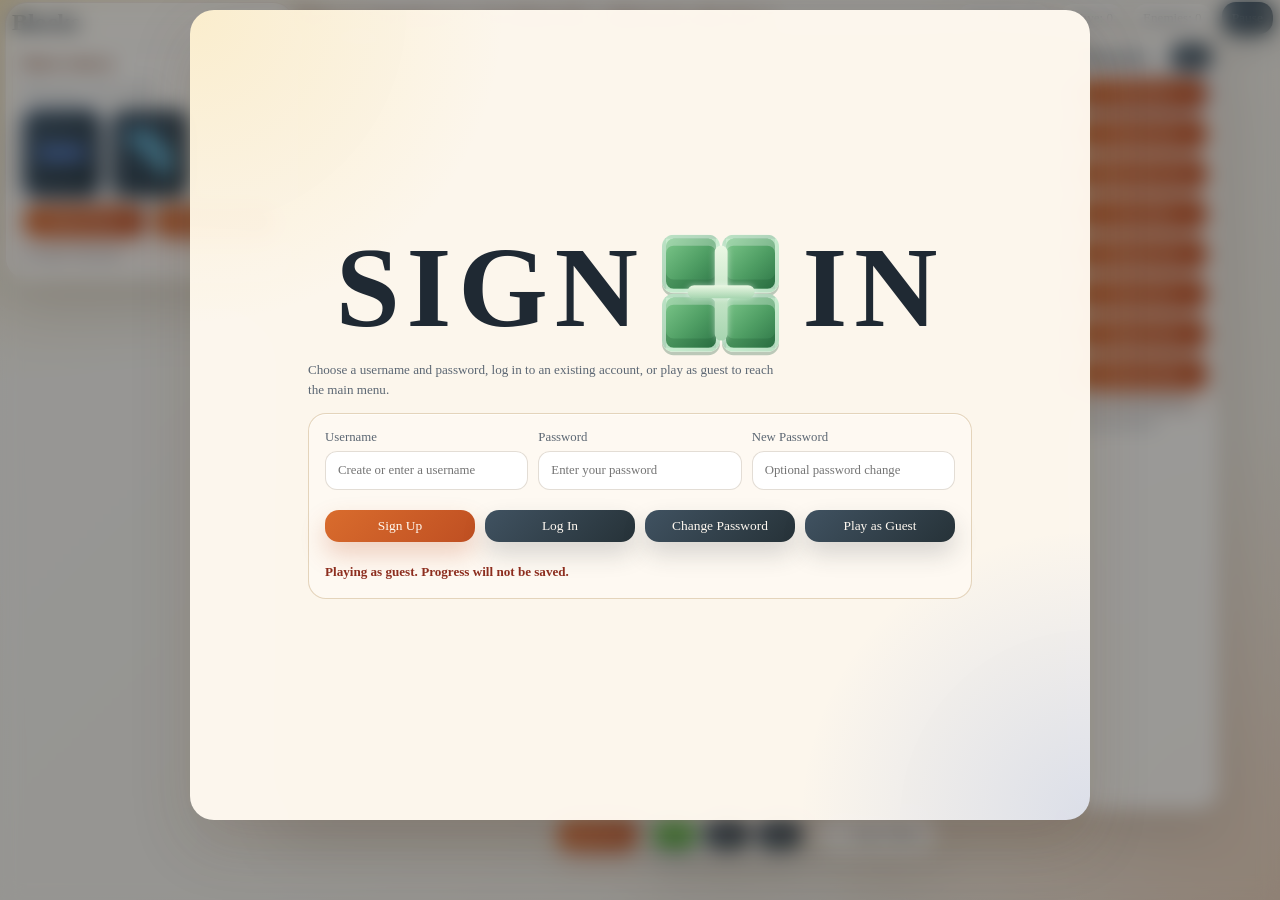
==== commit 892b829e: "Add files via upload" ====
--- a/index.html
+++ b/index.html
@@ -7,19 +7,59 @@
   <link rel="stylesheet" href="./styles.css">
 </head>
 <body>
-  <div class="overlay active" id="menuOverlay">
+  <div class="overlay active" id="signInOverlay">
+    <div class="overlay-card menu-card sign-in-card">
+      <div class="menu-title sign-in-title" aria-label="Sign In">
+        <span class="menu-word">SIGN</span>
+        <span class="menu-block-icon" aria-hidden="true">
+          <span></span><span></span><span></span><span></span>
+        </span>
+        <span class="menu-word">IN</span>
+      </div>
+      <p class="hint menu-subtitle">Choose a username and password, log in to an existing account, or play as guest to reach the main menu.</p>
+      <section class="menu-account-section">
+        <div class="account-card">
+          <div class="account-fields">
+            <label class="account-field">
+              <span>Username</span>
+              <input id="accountUsernameInput" type="text" autocomplete="username" maxlength="24" placeholder="Create or enter a username">
+            </label>
+            <label class="account-field">
+              <span>Password</span>
+              <input id="accountPasswordInput" type="password" autocomplete="current-password" maxlength="64" placeholder="Enter your password">
+            </label>
+            <label class="account-field">
+              <span>New Password</span>
+              <input id="accountNewPasswordInput" type="password" autocomplete="new-password" maxlength="64" placeholder="Optional password change">
+            </label>
+          </div>
+          <div class="overlay-actions account-actions">
+            <button id="accountSignupButton" type="button">Sign Up</button>
+            <button id="accountLoginButton" type="button" class="secondary">Log In</button>
+            <button id="accountChangePasswordButton" type="button" class="secondary">Change Password</button>
+            <button id="accountGuestButton" type="button" class="secondary">Play as Guest</button>
+          </div>
+          <p class="hint" id="accountStatusText">Playing as guest. Progress will not be saved.</p>
+        </div>
+      </section>
+    </div>
+  </div>
+
+  <div class="overlay" id="menuOverlay">
     <div class="overlay-card menu-card">
-      <div class="menu-title" aria-label="Block Defence">
-        <span class="menu-word menu-word-block">BLOCK</span>
-        <span class="menu-side-tile" aria-hidden="true"><span></span><span></span><span></span><span></span><i></i></span>
-        <span class="menu-word">DEFENCE</span>
-      </div>
-      <p class="hint menu-subtitle">Choose a difficulty and map. Some maps use extra portals, scenery changes, and obstacles that block tower line of sight.</p>
-      <div class="menu-selectors">
-        <section>
-          <p class="eyebrow">Difficulty</p>
-          <div class="menu-options" id="difficultyOptions">
-            <button class="menu-option" data-difficulty="easy">Easy</button>
+      <div class="menu-title" aria-label="Block Defence">
+        <span class="menu-word menu-word-block">BLOCK</span>
+        <span class="menu-block-icon" aria-hidden="true">
+          <span></span><span></span><span></span><span></span>
+        </span>
+        <span class="menu-word">DEFENCE</span>
+      </div>
+      <p class="hint menu-subtitle" data-i18n="menuSubtitle">Choose a difficulty and map. Some maps use extra portals, scenery changes, and obstacles that block tower line of sight.</p>
+      <div class="menu-selectors">
+        <section>
+          <p class="eyebrow" data-i18n="difficulty">Difficulty</p>
+          <div class="menu-options" id="difficultyOptions">
+            <button class="menu-option" data-difficulty="easy">Easy</button>
             <button class="menu-option active" data-difficulty="standard">Standard</button>
             <button class="menu-option" data-difficulty="hard">Hard</button>
             <button class="menu-option" data-difficulty="brutal">Brutal</button>
@@ -27,7 +67,7 @@
           </div>
         </section>
         <section>
-          <p class="eyebrow">Map</p>
+          <p class="eyebrow" data-i18n="map">Map</p>
           <div class="menu-options menu-options-maps" id="mapOptions">
             <button class="menu-option active" data-map="meadow">Classic</button>
             <button class="menu-option" data-map="canyon">Canyon Fork</button>
@@ -43,13 +83,15 @@
             <button class="menu-option" data-map="freezingmountains">Freezing Mountains</button>
             <button class="menu-option" data-map="cliffs">Cliffs</button>
             <button class="menu-option" data-map="graveyard">Graveyard</button>
-          </div>
-        </section>
-      </div>
+          </div>
+        </section>
+      </div>
       <p class="hint" id="menuMapDescription">Classic: single portal and open grassland with no rocks or sight blockers.</p>
       <div class="overlay-actions">
-        <button id="startGameButton">Start Game</button>
-        <button id="openAlmanacButton" class="secondary">Almanac</button>
+        <button id="startGameButton" data-i18n="startGame">Start Game</button>
+        <button id="openAlmanacButton" class="secondary" data-i18n="almanac">Almanac</button>
+        <button id="openSkillTreeButton" class="secondary" data-i18n="skillTree">Skill Tree</button>
+        <button id="openSettingsButton" class="secondary" data-i18n="settings">Settings</button>
       </div>
       <div class="menu-update-log" aria-live="polite">
         <p class="eyebrow">Update Log</p>
@@ -94,17 +136,17 @@
     </div>
   </div>
 
-  <div class="overlay" id="almanacOverlay">
-    <div class="overlay-card overlay-wide">
+  <div class="overlay" id="almanacOverlay">
+    <div class="overlay-card overlay-wide">
       <div class="panel-head">
         <h2 id="almanacTitle">Almanac</h2>
         <button id="closeAlmanacButton" class="secondary">Close</button>
       </div>
   <div class="almanac-tabs" id="almanacTabs">
-    <button class="secondary active" data-almanac-tab="enemies">Enemies</button>
-    <button class="secondary" data-almanac-tab="waves">Waves</button>
-    <button class="secondary" data-almanac-tab="blocks">Blocks</button>
-    <button class="secondary" data-almanac-tab="towers">Towers</button>
+    <button class="secondary active" data-almanac-tab="enemies" data-i18n="enemies">Enemies</button>
+    <button class="secondary" data-almanac-tab="waves" data-i18n="waves">Waves</button>
+    <button class="secondary" data-almanac-tab="blocks" data-i18n="blocks">Blocks</button>
+    <button class="secondary" data-almanac-tab="towers" data-i18n="towers">Towers</button>
   </div>
       <div class="almanac-body" id="almanacBody">
         <div class="almanac-grid" id="almanacGrid"></div>
@@ -112,8 +154,67 @@
           <p class="hint">Select a tower entry to inspect base stats and upgrade scaling.</p>
         </div>
       </div>
-    </div>
-  </div>
+    </div>
+  </div>
+
+  <div class="overlay" id="skillTreeOverlay">
+    <div class="overlay-card overlay-wide skill-tree-card">
+      <div class="panel-head">
+        <h2>Skill Tree</h2>
+        <button id="closeSkillTreeButton" class="secondary" data-i18n="close">Close</button>
+      </div>
+      <p class="hint" data-i18n="skillTreeHint">Click the tower families below to see the upgrade chains that lead through each path.</p>
+      <p class="hint skill-tree-tokens" id="skillTreeTokenText">Tokens: 0</p>
+      <div class="skill-tree-layout">
+        <div class="skill-tree-grid" id="skillTreeGrid"></div>
+        <aside class="skill-tree-detail" id="skillTreeDetail">
+          <p class="hint" data-i18n="selectSkillNode">Select a symbol to see the real node, its cost, and what it unlocks next.</p>
+        </aside>
+      </div>
+    </div>
+  </div>
+
+  <div class="overlay" id="settingsOverlay">
+    <div class="overlay-card overlay-wide settings-card">
+      <div class="panel-head">
+        <h2 data-i18n="settings">Settings</h2>
+        <button id="closeSettingsButton" class="secondary" data-i18n="close">Close</button>
+      </div>
+      <div class="settings-grid">
+        <section class="settings-panel">
+          <p class="eyebrow" data-i18n="display">Display</p>
+          <label class="toggle-chip menu-toggle-chip" for="darkModeToggleInput">
+            <input type="checkbox" id="darkModeToggleInput">
+            <span data-i18n="darkMode">Dark mode</span>
+          </label>
+          <label class="account-field settings-field">
+            <span data-i18n="language">Language</span>
+            <select id="languageSelect">
+              <option value="en">English</option>
+              <option value="es">Español</option>
+              <option value="de">Deutsch</option>
+            </select>
+          </label>
+        </section>
+        <section class="settings-panel">
+          <p class="eyebrow" data-i18n="account">Account</p>
+          <p class="hint" id="settingsAccountText">Playing as guest.</p>
+          <label class="account-field settings-field">
+            <span data-i18n="currentPassword">Current password</span>
+            <input id="settingsCurrentPasswordInput" type="password" autocomplete="current-password" maxlength="64">
+          </label>
+          <label class="account-field settings-field">
+            <span data-i18n="newPassword">New password</span>
+            <input id="settingsNewPasswordInput" type="password" autocomplete="new-password" maxlength="64">
+          </label>
+          <div class="overlay-actions account-actions">
+            <button id="settingsChangePasswordButton" type="button" class="secondary" data-i18n="changePassword">Change Password</button>
+            <button id="settingsLogoutButton" type="button" class="secondary" data-i18n="logOut">Log Out</button>
+          </div>
+        </section>
+      </div>
+    </div>
+  </div>
 
   <main class="app-shell">
     <section class="workspace">
@@ -201,11 +302,12 @@
       </aside>
 
       <section class="board-panel">
-        <div class="board-topbar">
-          <div class="board-left">
-            <p class="board-cash" id="boardCashText">Cash: 20</p>
-            <p class="board-free" id="freeBlockText">Free block: 1</p>
-          </div>
+        <div class="board-topbar">
+          <div class="board-left">
+            <p class="board-cash" id="boardCashText">Cash: 20</p>
+            <p class="board-free" id="skillTokenText">Tokens: 0</p>
+            <p class="board-free" id="freeBlockText">Free block: 1</p>
+          </div>
           <div class="board-hud">
             <p id="livesText">Lives: 20</p>
             <p id="waveText">Wave: 0</p>
@@ -277,7 +379,22 @@
         const mapOptions = document.getElementById("mapOptions");
         const startGameButton = document.getElementById("startGameButton");
         const openAlmanacButton = document.getElementById("openAlmanacButton");
+        const openSettingsButton = document.getElementById("openSettingsButton");
+        const closeSettingsButton = document.getElementById("closeSettingsButton");
         const closeAlmanacButton = document.getElementById("closeAlmanacButton");
+        const accountSignupButton = document.getElementById("accountSignupButton");
+        const accountLoginButton = document.getElementById("accountLoginButton");
+        const accountChangePasswordButton = document.getElementById("accountChangePasswordButton");
+        const accountGuestButton = document.getElementById("accountGuestButton");
+        const accountUsernameInput = document.getElementById("accountUsernameInput");
+        const accountPasswordInput = document.getElementById("accountPasswordInput");
+        const accountNewPasswordInput = document.getElementById("accountNewPasswordInput");
+        const accountStatusText = document.getElementById("accountStatusText");
+        const languageSelect = document.getElementById("languageSelect");
+        const settingsCurrentPasswordInput = document.getElementById("settingsCurrentPasswordInput");
+        const settingsNewPasswordInput = document.getElementById("settingsNewPasswordInput");
+        const settingsChangePasswordButton = document.getElementById("settingsChangePasswordButton");
+        const settingsLogoutButton = document.getElementById("settingsLogoutButton");
         const almanacTabs = document.getElementById("almanacTabs");
         const almanacGrid = document.getElementById("almanacGrid");
         const menuMapDescription = document.getElementById("menuMapDescription");
@@ -285,7 +402,7 @@
         const getMaps = () => window.__blockDefenceMenuMaps || {};
         document.body.dataset.menuBridge = getBridge() ? "ready" : "missing";
 
-        function syncMenuState() {
+        function syncMenuState() {
           const bridge = getBridge();
           const state = bridge?.getState?.();
 
@@ -304,11 +421,65 @@
             button.classList.toggle("active", button.dataset.map === state.map);
           });
 
-          const map = getMaps()[state.map];
-          if (map && menuMapDescription) {
-            menuMapDescription.textContent = `${map.name}: ${map.description}`;
-          }
-        }
+          const map = bridge?.mapText ? bridge.mapText(state.map) : getMaps()[state.map];
+          if (map && menuMapDescription) {
+            menuMapDescription.textContent = `${map.name}: ${map.description}`;
+          }
+          if (languageSelect && state.language) {
+            languageSelect.value = state.language;
+          }
+        }
+
+        function setAccountMessage(message) {
+          if (accountStatusText) {
+            accountStatusText.textContent = message;
+          }
+        }
+
+        function runAccountAction(action) {
+          const bridge = getBridge();
+          if (!bridge) {
+            setAccountMessage("Sign-in is still loading. Please wait a moment and try again.");
+            return;
+          }
+          try {
+            const outcome = action === "signup"
+              ? bridge.createAccount?.(accountUsernameInput?.value, accountPasswordInput?.value)
+              : action === "login"
+                ? bridge.loginAccount?.(accountUsernameInput?.value, accountPasswordInput?.value)
+                : action === "changePassword"
+                  ? bridge.changePassword?.(accountPasswordInput?.value, accountNewPasswordInput?.value)
+                  : action === "guest"
+                    ? bridge.playAsGuest?.()
+                    : false;
+            if (outcome === false) {
+              setAccountMessage("That action did not complete. Check the username, password, and whether the game finished loading.");
+            }
+          } catch (error) {
+            setAccountMessage(`Sign-in error: ${error instanceof Error ? error.message : String(error)}`);
+          }
+          syncMenuState();
+        }
+
+        function reportBootProblem(prefix, detail) {
+          if (!accountStatusText) {
+            return;
+          }
+          accountStatusText.textContent = detail ? `${prefix}: ${detail}` : prefix;
+        }
+
+        window.addEventListener("error", (event) => {
+          if (document.body.dataset.menuBridge !== "ready") {
+            reportBootProblem("Sign-in error", event?.message || "The game script reported a startup problem.");
+          }
+        });
+
+        window.addEventListener("unhandledrejection", (event) => {
+          if (document.body.dataset.menuBridge !== "ready") {
+            const reason = event?.reason instanceof Error ? event.reason.message : String(event?.reason || "Unknown error");
+            reportBootProblem("Sign-in error", reason);
+          }
+        });
 
         difficultyOptions?.addEventListener("click", (event) => {
           const button = event.target.closest("[data-difficulty]");
@@ -338,6 +509,30 @@
             event.stopPropagation();
             syncMenuState();
           }
+        }, true);
+
+        accountSignupButton?.addEventListener("click", (event) => {
+          event.preventDefault();
+          event.stopPropagation();
+          runAccountAction("signup");
+        }, true);
+
+        accountLoginButton?.addEventListener("click", (event) => {
+          event.preventDefault();
+          event.stopPropagation();
+          runAccountAction("login");
+        }, true);
+
+        accountChangePasswordButton?.addEventListener("click", (event) => {
+          event.preventDefault();
+          event.stopPropagation();
+          runAccountAction("changePassword");
+        }, true);
+
+        accountGuestButton?.addEventListener("click", (event) => {
+          event.preventDefault();
+          event.stopPropagation();
+          runAccountAction("guest");
         }, true);
 
         startGameButton?.addEventListener("click", (event) => {
@@ -376,6 +571,51 @@
           }
         }, true);
 
+        openSettingsButton?.addEventListener("click", (event) => {
+          const bridge = getBridge();
+          if (bridge?.openSettingsFromMenu) {
+            event.preventDefault();
+            event.stopPropagation();
+            bridge.openSettingsFromMenu();
+          }
+        }, true);
+
+        closeSettingsButton?.addEventListener("click", (event) => {
+          if (window.openOverlay) {
+            event.preventDefault();
+            event.stopPropagation();
+            window.openOverlay("menu");
+          }
+        }, true);
+
+        languageSelect?.addEventListener("change", (event) => {
+          const bridge = getBridge();
+          if (bridge?.setLanguage) {
+            event.preventDefault();
+            event.stopPropagation();
+            bridge.setLanguage(languageSelect.value);
+            syncMenuState();
+          }
+        }, true);
+
+        settingsChangePasswordButton?.addEventListener("click", (event) => {
+          const bridge = getBridge();
+          if (bridge?.changePassword) {
+            event.preventDefault();
+            event.stopPropagation();
+            bridge.changePassword(settingsCurrentPasswordInput?.value, settingsNewPasswordInput?.value);
+          }
+        }, true);
+
+        settingsLogoutButton?.addEventListener("click", (event) => {
+          const bridge = getBridge();
+          if (bridge?.logOut) {
+            event.preventDefault();
+            event.stopPropagation();
+            bridge.logOut();
+          }
+        }, true);
+
         closeAlmanacButton?.addEventListener("click", (event) => {
           event.preventDefault();
           event.stopPropagation();
@@ -424,6 +664,9 @@
         }, true);
 
         syncMenuState();
+        if (document.body.dataset.menuBridge !== "ready") {
+          reportBootProblem("Sign-in is not ready", "The game script is still loading or failed to initialize.");
+        }
         window.addEventListener("load", syncMenuState);
       })();
     </script>
--- a/styles.css
+++ b/styles.css
@@ -15,9 +15,9 @@
   --shadow: 0 24px 60px rgba(87, 61, 36, 0.18);
 }
 
-body[data-theme="dark"] {
-  --bg: #0f1318;
-  --panel: rgba(19, 25, 32, 0.9);
+body[data-theme="dark"] {
+  --bg: #0f1318;
+  --panel: rgba(19, 25, 32, 0.9);
   --line: #2b3847;
   --ink: #ecf2f7;
   --muted: #93a2b2;
@@ -33,12 +33,134 @@
   background:
     radial-gradient(circle at top left, rgba(109, 161, 255, 0.16), transparent 24%),
     radial-gradient(circle at bottom right, rgba(240, 138, 66, 0.12), transparent 28%),
-    linear-gradient(135deg, #12171d 0%, var(--bg) 50%, #0c1015 100%);
-}
-
-* {
-  box-sizing: border-box;
-}
+    linear-gradient(135deg, #12171d 0%, var(--bg) 50%, #0c1015 100%);
+}
+
+body[data-theme="dark"] .overlay {
+  background: rgba(2, 6, 10, 0.74);
+}
+
+body[data-theme="dark"] .overlay-card,
+body[data-theme="dark"] .menu-card,
+body[data-theme="dark"] .menu-update-log,
+body[data-theme="dark"] .account-card,
+body[data-theme="dark"] .settings-panel,
+body[data-theme="dark"] .panel,
+body[data-theme="dark"] .board-frame,
+body[data-theme="dark"] .tower-popup-summary,
+body[data-theme="dark"] .almanac-entry,
+body[data-theme="dark"] .almanac-detail,
+body[data-theme="dark"] .stats p,
+body[data-theme="dark"] .tower-stats-grid > div,
+body[data-theme="dark"] .enemy-almanac-image-wrap,
+body[data-theme="dark"] .enemy-almanac-detail-image-wrap {
+  background-color: rgba(14, 19, 25, 0.92);
+  color: var(--ink);
+}
+
+body[data-theme="dark"] .menu-card {
+  background:
+    radial-gradient(circle at top left, rgba(109, 161, 255, 0.08), transparent 28%),
+    radial-gradient(circle at bottom right, rgba(240, 138, 66, 0.09), transparent 28%),
+    rgba(14, 18, 23, 0.96);
+}
+
+body[data-theme="dark"] .overlay-card,
+body[data-theme="dark"] .menu-update-log,
+body[data-theme="dark"] .account-card,
+body[data-theme="dark"] .settings-panel,
+body[data-theme="dark"] .panel,
+body[data-theme="dark"] .board-frame,
+body[data-theme="dark"] .tower-popup-summary,
+body[data-theme="dark"] .almanac-entry,
+body[data-theme="dark"] .almanac-detail {
+  border-color: rgba(120, 144, 170, 0.22);
+  box-shadow: 0 24px 60px rgba(0, 0, 0, 0.42);
+}
+
+body[data-theme="dark"] .menu-title,
+body[data-theme="dark"] .menu-subtitle,
+body[data-theme="dark"] .intro,
+body[data-theme="dark"] .eyebrow,
+body[data-theme="dark"] h1,
+body[data-theme="dark"] h2,
+body[data-theme="dark"] .hint,
+body[data-theme="dark"] .status-panel p,
+body[data-theme="dark"] .legend,
+body[data-theme="dark"] .account-field,
+body[data-theme="dark"] .account-status,
+body[data-theme="dark"] .tower-upgrade-detail,
+body[data-theme="dark"] .tower-stats-grid span,
+body[data-theme="dark"] .next-piece,
+body[data-theme="dark"] .almanac-detail p {
+  color: var(--ink);
+}
+
+body[data-theme="dark"] .menu-title {
+  color: #f4f8fb;
+}
+
+body[data-theme="dark"] .account-field input,
+body[data-theme="dark"] .settings-field select,
+body[data-theme="dark"] .audio-slider input[type="range"] {
+  background: rgba(31, 39, 48, 0.96);
+  border-color: rgba(120, 144, 170, 0.34);
+  color: var(--ink);
+}
+
+body[data-theme="dark"] .almanac-entry.active,
+body[data-theme="dark"] button.active {
+  outline-color: rgba(110, 161, 255, 0.28);
+}
+
+body[data-theme="dark"] .tower-stats-grid > div,
+body[data-theme="dark"] .stats p {
+  background: rgba(25, 32, 40, 0.84);
+}
+
+body[data-theme="dark"] .enemy-almanac-image-wrap,
+body[data-theme="dark"] .enemy-almanac-detail-image-wrap {
+  border-color: rgba(120, 144, 170, 0.18);
+  background: linear-gradient(180deg, rgba(30, 38, 46, 0.72), rgba(16, 21, 27, 0.84));
+}
+
+* {
+  box-sizing: border-box;
+  scrollbar-color: #d49b18 rgba(43, 32, 18, 0.1);
+  scrollbar-width: thin;
+}
+
+*::-webkit-scrollbar {
+  width: 10px;
+  height: 10px;
+}
+
+*::-webkit-scrollbar-track {
+  border-radius: 999px;
+  background: rgba(43, 32, 18, 0.08);
+}
+
+*::-webkit-scrollbar-thumb {
+  border-radius: 999px;
+  border: 2px solid rgba(255, 251, 244, 0.85);
+  background: linear-gradient(180deg, #f5c942, #bf7b18);
+}
+
+*::-webkit-scrollbar-thumb:hover {
+  background: linear-gradient(180deg, #ffe071, #cc861f);
+}
+
+body[data-theme="dark"] * {
+  scrollbar-color: #e0ad2a rgba(255, 255, 255, 0.11);
+}
+
+body[data-theme="dark"] *::-webkit-scrollbar-track {
+  background: rgba(255, 255, 255, 0.08);
+}
+
+body[data-theme="dark"] *::-webkit-scrollbar-thumb {
+  border-color: rgba(18, 24, 32, 0.85);
+}
 
 body {
   margin: 0;
@@ -53,17 +175,18 @@
     linear-gradient(135deg, #f9f4ec 0%, var(--bg) 52%, #efe3d1 100%);
 }
 
-.overlay {
-  position: fixed;
-  inset: 0;
-  display: none;
+.overlay {
+  position: fixed;
+  inset: 0;
+  display: none;
   align-items: flex-start;
   justify-content: center;
   padding: 10px 20px 18px;
-  background: rgba(17, 24, 32, 0.42);
-  backdrop-filter: blur(10px);
-  z-index: 20;
-}
+  background: rgba(17, 24, 32, 0.42);
+  backdrop-filter: blur(10px);
+  z-index: 40;
+  pointer-events: auto;
+}
 
 #menuOverlay {
   overflow-y: auto;
@@ -73,13 +196,14 @@
   display: flex;
 }
 
-.overlay-card {
-  width: min(520px, 100%);
-  padding: 24px;
-  border-radius: 24px;
-  background: rgba(255, 249, 240, 0.96);
-  box-shadow: var(--shadow);
-}
+.overlay-card {
+  width: min(520px, 100%);
+  padding: 24px;
+  border-radius: 24px;
+  background: rgba(255, 249, 240, 0.96);
+  box-shadow: var(--shadow);
+  pointer-events: auto;
+}
 
 .tutorial-overlay-body {
   display: grid;
@@ -107,6 +231,23 @@
     radial-gradient(circle at top left, rgba(244, 202, 76, 0.2), transparent 26%),
     radial-gradient(circle at bottom right, rgba(69, 116, 216, 0.18), transparent 24%),
     rgba(255, 249, 240, 0.97);
+}
+
+.sign-in-card {
+  width: min(900px, calc(100vw - 32px));
+  padding-bottom: 26px;
+  justify-content: center;
+  pointer-events: auto;
+}
+
+.sign-in-card #accountStatusText {
+  margin-top: 8px;
+  color: #8d2e1f;
+  font-weight: 700;
+}
+
+.sign-in-title {
+  justify-content: center;
 }
 
 .menu-update-log {
@@ -134,9 +275,230 @@
   font-size: 0.85rem;
   line-height: 1.35;
 }
-
-.menu-title {
-  display: flex;
+
+.skill-tree-card {
+  width: min(1100px, calc(100vw - 32px));
+  overflow: hidden;
+}
+
+.skill-tree-tokens {
+  margin: 0;
+}
+
+.skill-tree-layout {
+  display: grid;
+  grid-template-columns: minmax(0, 1fr) 340px;
+  gap: 14px;
+  align-items: start;
+  min-height: 0;
+}
+
+.skill-tree-grid {
+  display: grid;
+  grid-template-columns: minmax(0, 1fr);
+  gap: 12px;
+  margin-top: 14px;
+  max-height: 58vh;
+  overflow-y: auto;
+  padding-right: 6px;
+}
+
+.skill-tree-row {
+  display: grid;
+  gap: 8px;
+  min-width: 0;
+  padding: 10px;
+  border-radius: 8px;
+  border: 1px solid rgba(217, 196, 164, 0.5);
+  background: rgba(255, 251, 244, 0.62);
+}
+
+.skill-tree-row.special {
+  border-color: rgba(231, 185, 0, 0.58);
+  background: rgba(255, 230, 128, 0.18);
+}
+
+.skill-tree-row h3 {
+  margin: 0;
+  font-size: 0.82rem;
+  color: var(--muted);
+}
+
+.skill-tree-row-strip {
+  display: grid;
+  grid-auto-flow: column;
+  grid-auto-columns: 96px;
+  gap: 10px;
+  overflow-x: auto;
+  overflow-y: hidden;
+  padding: 2px 4px 8px 2px;
+  scroll-snap-type: x proximity;
+}
+
+.skill-tree-detail {
+  padding: 14px;
+  border-radius: 10px;
+  border: 1px solid rgba(217, 196, 164, 0.72);
+  background: rgba(255, 251, 244, 0.9);
+  box-shadow: 0 12px 28px rgba(87, 61, 36, 0.08);
+  min-height: 220px;
+  max-height: 58vh;
+  overflow: hidden;
+  margin-top: 14px;
+}
+
+.skill-tree-detail .skill-tree-buy {
+  width: 100%;
+}
+
+.skill-tree-detail h3 {
+  margin: 0 0 8px;
+}
+
+.skill-tree-detail ul {
+  margin: 0;
+  padding-left: 18px;
+  color: var(--muted);
+  line-height: 1.45;
+}
+
+.skill-tree-node {
+  padding: 14px;
+  border-radius: 18px;
+  border: 1px solid rgba(217, 196, 164, 0.72);
+  background: rgba(255, 251, 244, 0.9);
+  box-shadow: 0 12px 28px rgba(87, 61, 36, 0.08);
+}
+
+.skill-tree-node h3 {
+  margin: 10px 0 8px;
+  font-size: 1.1rem;
+}
+
+.skill-tree-node ul {
+  margin: 0;
+  padding-left: 18px;
+  color: var(--muted);
+  line-height: 1.45;
+}
+
+.skill-tree-node li + li {
+  margin-top: 6px;
+}
+
+.skill-tree-swatch {
+  width: 18px;
+  height: 18px;
+  border-radius: 5px;
+  border: 1px solid rgba(0, 0, 0, 0.18);
+}
+
+.skill-tree-node-button {
+  width: 100%;
+  min-height: 92px;
+  display: grid;
+  place-items: center;
+  gap: 6px;
+  font-size: 1.45rem;
+  line-height: 1;
+  padding: 8px 6px;
+  scroll-snap-align: start;
+}
+
+.skill-tree-node-button small {
+  display: block;
+  font-size: 0.64rem;
+  font-weight: 700;
+  color: var(--muted);
+  letter-spacing: 0.04em;
+  max-width: 100%;
+  overflow-wrap: anywhere;
+  text-align: center;
+}
+
+.skill-tree-node-button.locked {
+  opacity: 0.42;
+}
+
+.skill-tree-node-button.owned {
+  outline: 2px solid rgba(121, 223, 116, 0.25);
+}
+
+.skill-tree-node-button.unique,
+.skill-tree-buy.unique,
+.skill-tree-node-button.special,
+.skill-tree-buy.special {
+  border-color: #e7b900;
+  background: linear-gradient(180deg, #ffe680, #f0bd2f);
+  color: #432c00;
+  box-shadow: inset 0 -2px 0 rgba(106, 74, 0, 0.18), 0 0 0 2px rgba(255, 216, 74, 0.18);
+}
+
+.skill-tree-node-button.active {
+  outline: 2px solid rgba(110, 161, 255, 0.6);
+  box-shadow: 0 0 0 4px rgba(110, 161, 255, 0.14);
+}
+
+.skill-tree-detail-header {
+  display: flex;
+  gap: 12px;
+  align-items: center;
+  margin-bottom: 10px;
+}
+
+.skill-tree-detail-header.unique,
+.skill-tree-detail-header.special {
+  border-radius: 6px;
+  padding: 8px;
+  background: rgba(245, 202, 65, 0.2);
+  border: 1px solid rgba(202, 150, 0, 0.42);
+}
+
+.skill-tree-stat-box {
+  display: grid;
+  gap: 4px;
+  margin: 10px 0;
+  padding: 8px;
+  border-radius: 5px;
+  background: rgba(20, 31, 44, 0.06);
+  border: 1px solid rgba(20, 31, 44, 0.1);
+}
+
+.skill-tree-stat-box p {
+  margin: 0;
+  font-weight: 700;
+}
+
+body[data-theme="dark"] .skill-tree-node,
+body[data-theme="dark"] .skill-tree-detail,
+body[data-theme="dark"] .skill-tree-row {
+  background: rgba(14, 19, 25, 0.92);
+  border-color: rgba(120, 144, 170, 0.22);
+}
+
+body[data-theme="dark"] .skill-tree-node-button.locked {
+  opacity: 0.34;
+}
+
+body[data-theme="dark"] .skill-tree-node-button.unique,
+body[data-theme="dark"] .skill-tree-buy.unique,
+body[data-theme="dark"] .skill-tree-node-button.special,
+body[data-theme="dark"] .skill-tree-buy.special {
+  color: #281a00;
+}
+
+body[data-theme="dark"] .skill-tree-row.special {
+  background: rgba(245, 202, 65, 0.13);
+  border-color: rgba(245, 202, 65, 0.42);
+}
+
+body[data-theme="dark"] .skill-tree-stat-box {
+  background: rgba(255, 255, 255, 0.07);
+  border-color: rgba(255, 255, 255, 0.13);
+}
+
+.menu-title {
+  display: flex;
   flex-wrap: wrap;
   align-items: center;
   gap: 14px;
@@ -155,61 +517,66 @@
   align-items: center;
 }
 
-.menu-side-tile {
-  position: relative;
-  display: inline-grid;
-  grid-template-columns: repeat(2, 0.5em);
-  grid-template-rows: repeat(2, 0.5em);
-  gap: 0.015em;
-  margin: 0 0.08em 0 0.03em;
-  transform: translateY(0.05em);
-}
-
-.menu-side-tile span {
-  display: block;
-  width: 0.5em;
-  height: 0.5em;
-  border-radius: 0.1em;
-  border: 0.04em solid rgba(236, 255, 240, 0.7);
-  background: linear-gradient(135deg, #45b36b 0%, #2f9150 55%, #236b3a 100%);
-  box-shadow:
-    inset 0 0.06em 0 rgba(255, 255, 255, 0.28),
-    inset 0 -0.08em 0 rgba(20, 74, 42, 0.2),
-    0 0.03em 0 rgba(24, 84, 47, 0.28);
-}
-
-.menu-side-tile i {
-  position: absolute;
-  left: 50%;
-  top: 50%;
-  width: 0.6em;
-  height: 0.82em;
-  transform: translate(-50%, -50%);
-  pointer-events: none;
-}
-
-.menu-side-tile i::before,
-.menu-side-tile i::after {
-  content: "";
-  position: absolute;
-  left: 50%;
-  top: 50%;
-  border-radius: 999px;
-  background: linear-gradient(180deg, #d5f6ff, #7fd0ff);
-  box-shadow: 0 0 0.06em rgba(255, 255, 255, 0.55);
-}
-
-.menu-side-tile i::before {
-  width: 0.11em;
-  height: 0.82em;
-  transform: translate(-50%, -50%);
-}
-
-.menu-side-tile i::after {
-  width: 0.58em;
-  height: 0.11em;
-  transform: translate(-50%, -60%);
-}
+.menu-block-icon {
+  position: relative;
+  display: inline-grid;
+  grid-template-columns: repeat(2, 0.5em);
+  grid-template-rows: repeat(2, 0.5em);
+  gap: 0.015em;
+  margin: 0 0.08em 0 0.03em;
+  transform: translateY(0.05em);
+}
+
+.menu-block-icon span {
+  display: block;
+  width: 0.5em;
+  height: 0.5em;
+  border-radius: 0.1em;
+  border: 0.04em solid rgba(236, 255, 240, 0.68);
+  background: linear-gradient(135deg, #7cc78a 0%, #4e9d63 55%, #2e7647 100%);
+  box-shadow:
+    inset 0 0.06em 0 rgba(255, 255, 255, 0.28),
+    inset 0 -0.08em 0 rgba(20, 74, 42, 0.2),
+    0 0.03em 0 rgba(24, 84, 47, 0.28);
+}
+
+.menu-block-icon::before {
+  content: "";
+  position: absolute;
+  left: 50%;
+  top: 50%;
+  width: 0.6em;
+  height: 0.82em;
+  transform: translate(-50%, -50%);
+  pointer-events: none;
+}
+
+.menu-block-icon::before,
+.menu-block-icon::after {
+  content: "";
+  position: absolute;
+  left: 50%;
+  top: 50%;
+  border-radius: 999px;
+  background: linear-gradient(180deg, #ebf8e4, #a7d5b0);
+  box-shadow: 0 0 0.06em rgba(255, 255, 255, 0.5);
+}
+
+.menu-block-icon::before {
+  width: 0.11em;
+  height: 0.82em;
+  transform: translate(-50%, -50%);
+}
+
+.menu-block-icon::after {
+  width: 0.58em;
+  height: 0.11em;
+  transform: translate(-50%, -60%);
+}
+
+body[data-theme="dark"] .menu-block-icon span {
+  background: linear-gradient(135deg, #8bb594 0%, #5e8f6c 55%, #3d6550 100%);
+}
 
 .menu-subtitle {
   max-width: 72ch;
@@ -222,23 +589,109 @@
   gap: 18px;
 }
 
-.menu-selectors > section {
-  display: grid;
-  gap: 10px;
-}
-
-.menu-account-section,
-.menu-settings-section {
-  align-content: start;
-}
-
-.account-actions {
-  align-items: stretch;
-}
-
-.account-actions button {
-  flex: 1 1 0;
-}
+.menu-selectors > section {
+  display: grid;
+  gap: 10px;
+}
+
+.menu-account-section,
+.menu-settings-section {
+  align-content: start;
+}
+
+.menu-settings-section {
+  display: grid;
+  gap: 10px;
+}
+
+.menu-account-section {
+  display: grid;
+  gap: 10px;
+}
+
+.account-card {
+  display: grid;
+  gap: 12px;
+  padding: 16px;
+  border-radius: 18px;
+  border: 1px solid rgba(217, 196, 164, 0.7);
+  background: rgba(255, 251, 244, 0.86);
+  box-shadow: inset 0 1px 0 rgba(255, 255, 255, 0.58);
+}
+
+.account-fields {
+  display: grid;
+  grid-template-columns: repeat(auto-fit, minmax(160px, 1fr));
+  gap: 10px;
+}
+
+.account-field {
+  display: grid;
+  gap: 6px;
+  color: var(--muted);
+  font-size: 0.8rem;
+}
+
+.account-field input {
+  width: 100%;
+  border: 1px solid rgba(155, 134, 106, 0.28);
+  border-radius: 12px;
+  padding: 11px 12px;
+  font: inherit;
+  background: rgba(255, 255, 255, 0.94);
+  color: var(--text-strong);
+  outline: none;
+}
+
+.account-field input:focus {
+  border-color: rgba(45, 108, 223, 0.45);
+  box-shadow: 0 0 0 3px rgba(45, 108, 223, 0.12);
+}
+
+.account-actions {
+  align-items: stretch;
+  display: flex;
+  flex-wrap: wrap;
+}
+
+.account-actions button {
+  flex: 1 1 0;
+  min-width: 150px;
+}
+
+.settings-card {
+  width: min(820px, calc(100vw - 32px));
+}
+
+.settings-grid {
+  display: grid;
+  grid-template-columns: repeat(auto-fit, minmax(260px, 1fr));
+  gap: 14px;
+}
+
+.settings-panel {
+  display: grid;
+  gap: 12px;
+  padding: 14px;
+  border-radius: 8px;
+  border: 1px solid rgba(217, 196, 164, 0.72);
+  background: rgba(255, 251, 244, 0.86);
+}
+
+.settings-field select {
+  width: 100%;
+  border: 1px solid rgba(155, 134, 106, 0.28);
+  border-radius: 12px;
+  padding: 11px 12px;
+  font: inherit;
+  background: rgba(255, 255, 255, 0.94);
+  color: var(--text-strong);
+  outline: none;
+}
+
+.menu-toggle-chip {
+  width: fit-content;
+}
 
 .audio-slider {
   display: grid;
@@ -572,10 +1025,12 @@
   min-height: 0;
   overflow: visible;
   padding-right: 8px;
-}
-
-.panel,
-.board-frame {
+  position: relative;
+  z-index: 9;
+}
+
+.panel,
+.board-frame {
   border: 1px solid rgba(127, 61, 29, 0.18);
   border-radius: 22px;
   background: var(--panel);
@@ -744,14 +1199,15 @@
   color: var(--ink);
 }
 
-.board-panel {
-  min-width: 0;
-  position: relative;
-  display: grid;
-  gap: 2px;
-  align-content: start;
-  min-height: 0;
-}
+.board-panel {
+  min-width: 0;
+  position: relative;
+  display: grid;
+  gap: 2px;
+  align-content: start;
+  min-height: 0;
+  z-index: 2;
+}
 
 .board-topbar {
   display: flex;
@@ -793,6 +1249,7 @@
   gap: 14px;
   align-items: start;
   min-height: 0;
+  position: relative;
 }
 
 .board-frame {
@@ -805,6 +1262,7 @@
   margin-top: -6px;
   overflow: hidden;
   position: relative;
+  z-index: 1;
 }
 
 .board-inline-actions {
@@ -812,16 +1270,17 @@
   margin: 8px 0 0 0;
 }
 
-.board-actions {
-  display: flex;
-  justify-content: center;
-  align-items: center;
+.board-actions {
+  display: flex;
+  justify-content: center;
+  align-items: center;
   flex-wrap: wrap;
-  gap: 10px;
-  margin-top: 2px;
-  position: relative;
-  z-index: 7;
-}
+  gap: 10px;
+  margin-top: 2px;
+  position: relative;
+  z-index: 7;
+  pointer-events: auto;
+}
 
 .board-piece-choices {
   display: grid;
@@ -1097,11 +1556,14 @@
   min-height: 34px;
 }
 
-.towers-strip {
-  margin-top: 0;
-  height: 100%;
-  min-height: 0;
-}
+.towers-strip {
+  margin-top: 0;
+  height: 100%;
+  min-height: 0;
+  position: relative;
+  z-index: 5;
+  pointer-events: auto;
+}
 
 .tower-scroll {
   overflow-x: auto;
@@ -1126,11 +1588,14 @@
   touch-action: manipulation;
 }
 
-.panel-dock {
-  display: flex;
-  flex-wrap: wrap;
-  gap: 8px;
-}
+.panel-dock {
+  display: flex;
+  flex-wrap: wrap;
+  gap: 8px;
+  position: relative;
+  z-index: 5;
+  pointer-events: auto;
+}
 
 .panel-dock:empty {
   display: none;
@@ -1266,13 +1731,22 @@
   color: rgba(61, 43, 36, 0.78);
 }
 
-.tower-stats-grid strong {
-  text-align: right;
-}
-
-.tower-stats-grid-preview strong span {
-  white-space: nowrap;
-}
+.tower-stats-grid strong {
+  text-align: right;
+}
+
+.tower-stats-grid > div.tower-stat-buffed {
+  background: rgba(255, 235, 166, 0.38);
+}
+
+.tower-stats-grid > div.tower-stat-buffed span,
+.tower-stats-grid > div.tower-stat-buffed strong {
+  color: #b07a00;
+}
+
+.tower-stats-grid-preview strong span {
+  white-space: nowrap;
+}
 
 .tower-stat-extras {
   margin: 0;
@@ -1327,11 +1801,38 @@
   opacity: 0.82;
 }
 
-.tower-upgrade.secondary {
-  color: var(--ink);
-  background: rgba(255, 249, 240, 0.92);
-}
-
+.tower-upgrade.secondary {
+  color: var(--ink);
+  background: rgba(255, 249, 240, 0.92);
+}
+
+.almanac-upgrade-row {
+  display: grid;
+  grid-template-columns: minmax(0, 1fr) auto;
+  gap: 10px;
+  align-items: center;
+  padding: 8px 0;
+  border-bottom: 1px solid rgba(32, 43, 58, 0.08);
+}
+
+.almanac-upgrade-row p {
+  margin: 0;
+}
+
+.almanac-upgrade-unlock {
+  width: auto;
+  min-width: 112px;
+  height: 44px;
+  min-height: 44px;
+  margin: 0;
+  text-align: center;
+  align-items: center;
+}
+
+.almanac-upgrade-unlock.owned {
+  opacity: 0.75;
+}
+
 canvas {
   display: block;
   width: 100%;
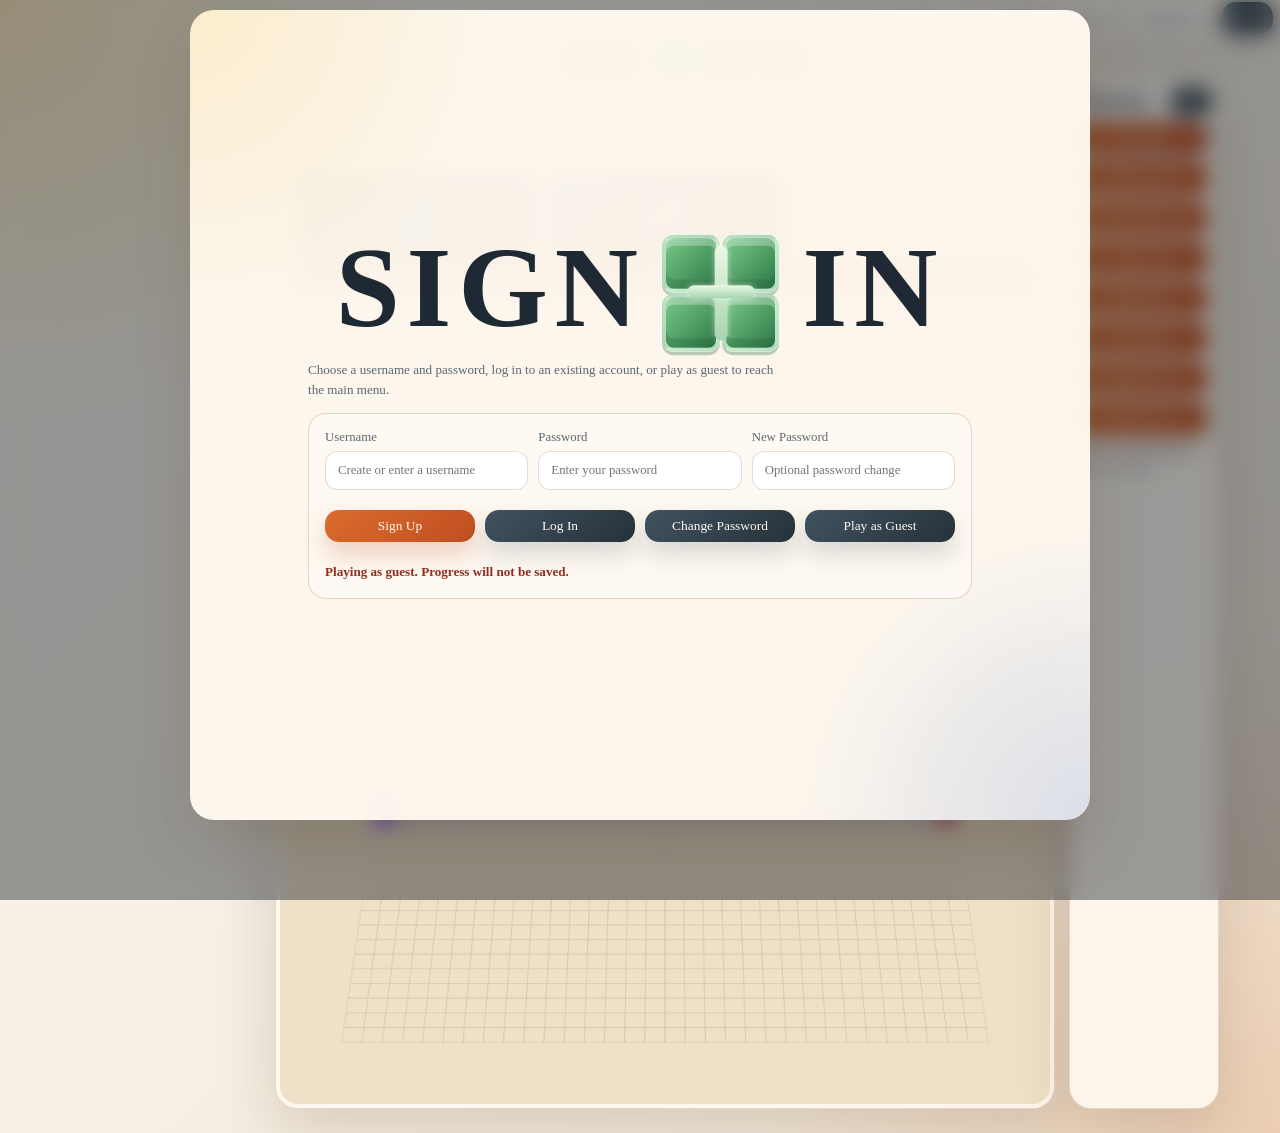
==== commit f5c34daa: "Add files via upload" ====
--- a/index.html
+++ b/index.html
@@ -104,13 +104,14 @@
     <div class="overlay-card">
       <p class="eyebrow">Paused</p>
       <h2>Game Menu</h2>
-      <div class="overlay-actions">
-        <button id="resumeGameButton">Resume</button>
-        <button id="pauseAlmanacButton" class="secondary">Almanac</button>
-        <button id="quitToMenuButton" class="secondary">Quit To Main Menu</button>
-      </div>
-    </div>
-  </div>
+      <div class="overlay-actions">
+        <button id="resumeGameButton">Resume</button>
+        <button id="pauseAlmanacButton" class="secondary">Almanac</button>
+        <button id="pauseSkillTreeButton" class="secondary">Skill Tree</button>
+        <button id="quitToMenuButton" class="secondary">Quit To Main Menu</button>
+      </div>
+    </div>
+  </div>
 
   <div class="overlay" id="tutorialOverlay">
     <div class="overlay-card">
@@ -273,25 +274,6 @@
             </label>
           </div>
         </div>
-        <div class="panel" id="blocksPanel">
-          <div class="panel-head">
-            <h2>Blocks</h2>
-          </div>
-          <div class="tower-grid tower-grid-column tool-grid" id="toolGrid"></div>
-          <div class="board-piece-choices board-piece-choices-panel">
-            <p class="next-piece" id="nextPieceText">Block choices: waiting</p>
-            <p class="hint" id="blockChoicePriceText">Block price: 5</p>
-            <div class="piece-choice-grid" id="pieceChoiceGrid">
-              <button class="secondary piece-choice" id="pieceChoicePrimary" type="button" aria-label="Block choice 1"></button>
-              <button class="secondary piece-choice" id="pieceChoiceSecondary" type="button" aria-label="Block choice 2"></button>
-            </div>
-            <div class="board-piece-actions">
-              <button id="rotateButton">Rotate Block</button>
-              <button id="mirrorButton">Mirror Block</button>
-            </div>
-            <p class="hint" id="blockChoiceHotkeys">R rotate | M mirror</p>
-          </div>
-        </div>
         <div class="panel warning-panel" id="warningPanel" hidden>
           <div class="panel-head">
             <h2 id="warningPanelTitle">Warning</h2>
@@ -301,31 +283,46 @@
         <div class="panel-dock" id="sidePanelDock"></div>
       </aside>
 
-      <section class="board-panel">
+      <section class="board-panel">
         <div class="board-topbar">
           <div class="board-left">
+            <p class="board-free" id="skillTokenText">Tokens: 0</p>
+          </div>
+          <div class="board-hud">
+            <p id="livesText">Lives: 20</p>
             <p class="board-cash" id="boardCashText">Cash: 20</p>
-            <p class="board-free" id="skillTokenText">Tokens: 0</p>
-            <p class="board-free" id="freeBlockText">Free block: 1</p>
-          </div>
-          <div class="board-hud">
-            <p id="livesText">Lives: 20</p>
-            <p id="waveText">Wave: 0</p>
-            <p id="enemyText">Enemies: 0</p>
-            <button id="pauseButton" class="secondary">Pause</button>
-          </div>
-        </div>
-        <div class="play-area">
-          <div class="board-frame">
+            <p id="waveText">Wave: 0</p>
+            <p id="enemyText">Enemies: 0</p>
+            <button id="pauseButton" class="secondary">Pause</button>
+          </div>
+        </div>
+        <div class="play-area">
+          <div class="board-frame">
+            <div class="board-piece-choices board-piece-choices-panel" id="blocksPanel">
+              <div class="tower-grid tower-grid-column tool-grid" id="toolGrid"></div>
+              <div class="board-piece-choices-inner">
+                <p class="next-piece" id="nextPieceText">Block choices: waiting</p>
+                <p class="hint" id="blockChoicePriceText">Block price: 5</p>
+                <div class="piece-choice-grid" id="pieceChoiceGrid">
+                  <button class="secondary piece-choice" id="pieceChoicePrimary" type="button" aria-label="Block choice 1"></button>
+                  <button class="secondary piece-choice" id="pieceChoiceSecondary" type="button" aria-label="Block choice 2"></button>
+                </div>
+                <div class="board-piece-actions">
+                  <button id="rotateButton">Rotate Block</button>
+                  <button id="mirrorButton">Mirror Block</button>
+                </div>
+                <p class="hint" id="blockChoiceHotkeys">R rotate | M mirror</p>
+              </div>
+            </div>
             <canvas id="board" width="960" height="960" aria-label="Tower defense board"></canvas>
-          </div>
+          </div>
           <div class="panel towers-strip" data-panel="towers">
             <div class="panel-head">
               <h2>Towers</h2>
               <button class="panel-toggle secondary" data-toggle-panel="towers">Hide</button>
             </div>
-            <div class="tower-scroll tower-scroll-column">
-              <div class="tower-grid tower-grid-column" id="towerGrid">
+            <div class="tower-scroll tower-scroll-column">
+              <div class="tower-grid tower-grid-column" id="towerGrid">
                 <button class="tower-type active" data-tower-type="tesla" type="button">Tesla (7)</button>
         <button class="tower-type" data-tower-type="missile" type="button">Cannon (9)</button>
         <button class="tower-type" data-tower-type="trapper" type="button">Trap Setter (6)</button>
@@ -342,22 +339,22 @@
             <button class="tower-type" data-tower-type="gate" type="button">Acid (56)</button>
           </div>
         </div>
-        <p class="hint" id="towerDescription">Tesla: chain lightning with fast bursts.</p>
-          </div>
-        </div>
-        <div class="board-actions">
-          <button id="waveButton">Start Wave</button>
+          <p class="hint" id="towerDescription">Tesla: chain lightning with fast bursts.</p>
+          </div>
+        </div>
+        <div class="board-actions">
+          <button id="waveButton">Start Wave</button>
           <div class="speed-controls" id="speedControls" aria-label="Game speed">
             <button class="secondary active" type="button" data-speed="1">1x</button>
             <button class="secondary" type="button" data-speed="2">2x</button>
             <button class="secondary" type="button" data-speed="4">4x</button>
           </div>
-          <label class="toggle-chip" for="autoWaveToggle">
-            <input type="checkbox" id="autoWaveToggle">
-            <span>Auto Wave</span>
-          </label>
-        </div>
-        <div class="tower-popup" id="towerPopup" hidden>
+          <label class="toggle-chip" for="autoWaveToggle">
+            <input type="checkbox" id="autoWaveToggle">
+            <span>Auto Wave</span>
+          </label>
+        </div>
+        <div class="tower-popup" id="towerPopup" hidden>
           <div class="panel tower-popup-card">
             <div class="panel-head">
               <h2 id="towerPopupTitle">Tower</h2>
--- a/styles.css
+++ b/styles.css
@@ -1206,7 +1206,8 @@
   gap: 2px;
   align-content: start;
   min-height: 0;
-  z-index: 2;
+  z-index: 12;
+  padding-bottom: 0;
 }
 
 .board-topbar {
@@ -1225,12 +1226,24 @@
   flex-wrap: wrap;
 }
 
-.board-cash,
-.board-free {
-  margin: 0;
-  font-weight: 700;
-  color: var(--accent-dark);
-}
+.board-cash,
+.board-free {
+  margin: 0;
+  font-weight: 700;
+  color: var(--accent-dark);
+}
+
+.board-cash {
+  padding: 6px 10px;
+  border-radius: 999px;
+  background: rgba(255, 249, 240, 0.92);
+  border: 1px solid rgba(127, 61, 29, 0.18);
+  box-shadow: var(--shadow);
+}
+
+.board-free {
+  display: none;
+}
 
 .board-hud p {
   margin: 0;
@@ -1245,24 +1258,32 @@
 .play-area {
   display: grid;
   grid-template-columns: minmax(0, 780px) 150px;
+  grid-template-rows: 1fr auto;
   justify-content: center;
   gap: 14px;
   align-items: start;
   min-height: 0;
   position: relative;
+  margin-top: 0;
 }
 
 .board-frame {
+  grid-column: 1;
+  grid-row: 1;
   padding: 4px;
-  aspect-ratio: 1 / 1;
+  display: grid;
+  grid-template-columns: minmax(0, 1fr);
+  grid-template-rows: auto minmax(0, 1fr);
+  gap: 8px;
   width: min(100%, 780px);
   max-width: 780px;
   min-height: 0;
   margin-left: 0;
-  margin-top: -6px;
+  margin-top: 0;
   overflow: hidden;
   position: relative;
   z-index: 1;
+  align-content: start;
 }
 
 .board-inline-actions {
@@ -1294,13 +1315,32 @@
   min-width: 240px;
 }
 
-.board-piece-choices-panel {
-  position: static;
-  width: 100%;
-  margin-top: 2px;
-  box-shadow: none;
-  border: 1px solid rgba(127, 61, 29, 0.12);
-}
+.board-piece-choices-panel {
+  position: static;
+  grid-column: 1;
+  grid-row: 1;
+  width: 100%;
+  min-width: 0;
+  margin: 0;
+  padding: 8px 10px 10px;
+  box-shadow: none;
+  border: none;
+  background: rgba(255, 249, 240, 0.88);
+  border-radius: 14px 14px 10px 10px;
+}
+
+#blocksPanel .tower-grid,
+#blocksPanel .board-piece-choices-inner {
+  background: rgba(255, 249, 240, 0.88);
+  border: 1px solid rgba(127, 61, 29, 0.12);
+  border-radius: 14px;
+  box-shadow: var(--shadow);
+  padding: 8px 10px;
+}
+
+#blocksPanel .tower-grid {
+  margin-bottom: 8px;
+}
 
 .piece-choice-grid {
   display: grid;
@@ -1337,10 +1377,49 @@
   width: 100%;
 }
 
-#blockChoicePriceText,
-#blockChoiceHotkeys {
-  margin: 0;
-}
+#blockChoicePriceText,
+#blockChoiceHotkeys {
+  margin: 0;
+}
+
+#blocksPanel {
+  position: static;
+  z-index: 20;
+}
+
+#blocksPanel,
+#blocksPanel .board-piece-choices-inner,
+#blocksPanel .tower-grid {
+  width: 100%;
+}
+
+.board-frame > canvas {
+  grid-column: 1;
+  grid-row: 2;
+  min-height: 0;
+}
+
+.towers-strip {
+  grid-column: 2;
+  grid-row: 1;
+}
+
+.board-actions {
+  grid-column: 1 / -1;
+  grid-row: 2;
+}
+
+.board-piece-choices-panel .tower-grid,
+.board-piece-choices-panel .board-piece-choices-inner {
+  background: transparent;
+  border: none;
+  box-shadow: none;
+  padding: 0;
+}
+
+.board-piece-choices-panel .tower-grid {
+  margin-bottom: 6px;
+}
 
 .speed-controls {
   display: inline-flex;
@@ -1617,13 +1696,13 @@
   display: none;
 }
 
-.tower-popup {
-  position: absolute;
-  top: 4px;
-  bottom: 0;
-  z-index: 6;
-  width: 320px;
-}
+.tower-popup {
+  position: absolute;
+  top: 4px;
+  bottom: 0;
+  z-index: 30;
+  width: 320px;
+}
 
 .tower-popup.left {
   left: 8px;
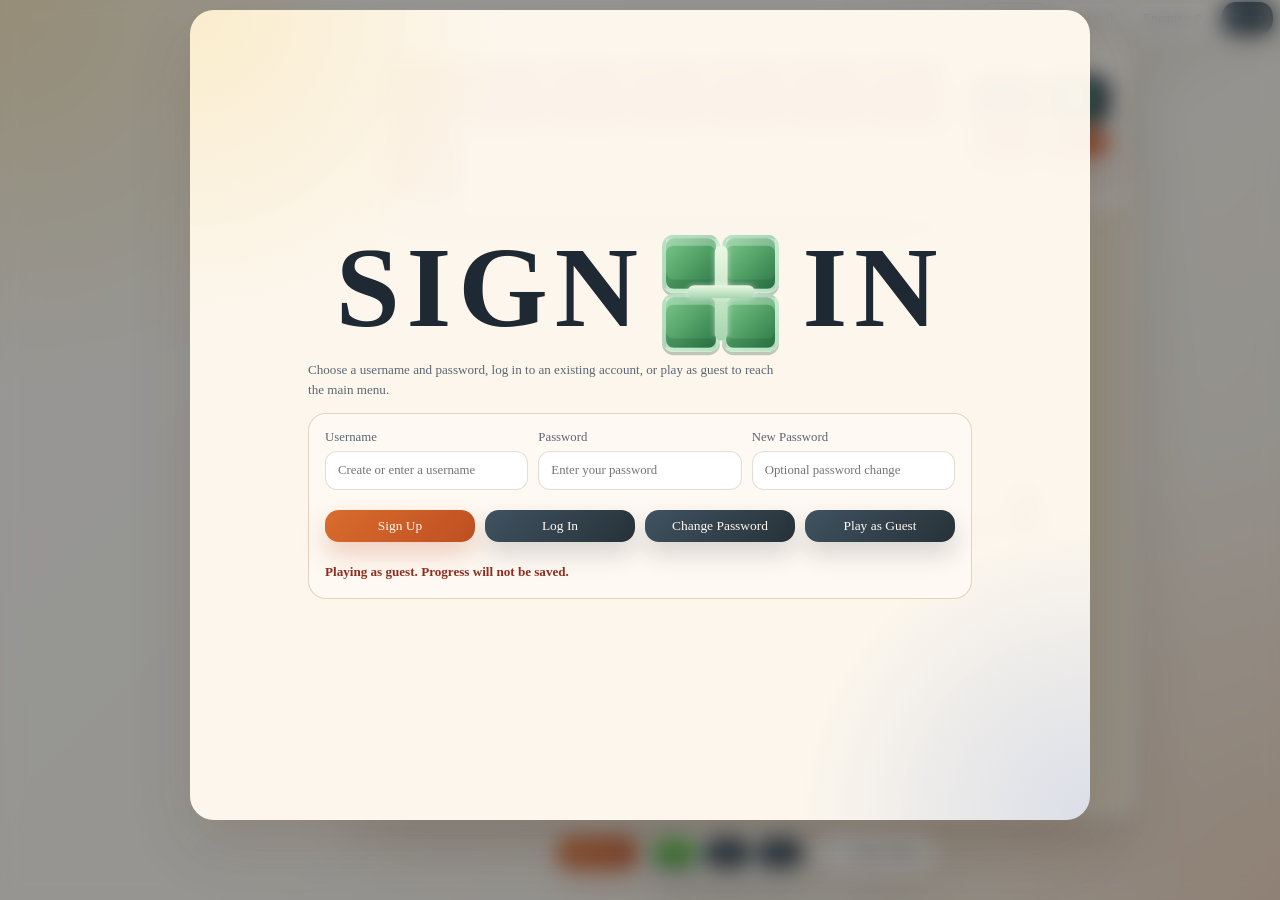
==== commit f8b57772: "Add files via upload" ====
--- a/index.html
+++ b/index.html
@@ -60,12 +60,13 @@
           <p class="eyebrow" data-i18n="difficulty">Difficulty</p>
           <div class="menu-options" id="difficultyOptions">
             <button class="menu-option" data-difficulty="easy">Easy</button>
-            <button class="menu-option active" data-difficulty="standard">Standard</button>
-            <button class="menu-option" data-difficulty="hard">Hard</button>
-            <button class="menu-option" data-difficulty="brutal">Brutal</button>
-            <button class="menu-option" data-difficulty="sandbox">Sandbox</button>
-          </div>
-        </section>
+            <button class="menu-option active" data-difficulty="standard">Standard</button>
+            <button class="menu-option" data-difficulty="hard">Hard</button>
+            <button class="menu-option" data-difficulty="brutal">Brutal</button>
+            <button class="menu-option" data-difficulty="sandbox">Sandbox</button>
+          </div>
+          <p class="hint menu-difficulty-description" id="menuDifficultyDescription">Standard: 1x enemy HP, speed, reward, interval, and enemy count. 1x cash drops.</p>
+        </section>
         <section>
           <p class="eyebrow" data-i18n="map">Map</p>
           <div class="menu-options menu-options-maps" id="mapOptions">
@@ -90,7 +91,7 @@
       <div class="overlay-actions">
         <button id="startGameButton" data-i18n="startGame">Start Game</button>
         <button id="openAlmanacButton" class="secondary" data-i18n="almanac">Almanac</button>
-        <button id="openSkillTreeButton" class="secondary" data-i18n="skillTree">Skill Tree</button>
+        <button id="openSkillTreeButton" class="secondary" data-i18n="skills">Skills</button>
         <button id="openSettingsButton" class="secondary" data-i18n="settings">Settings</button>
       </div>
       <div class="menu-update-log" aria-live="polite">
@@ -107,7 +108,7 @@
       <div class="overlay-actions">
         <button id="resumeGameButton">Resume</button>
         <button id="pauseAlmanacButton" class="secondary">Almanac</button>
-        <button id="pauseSkillTreeButton" class="secondary">Skill Tree</button>
+        <button id="pauseSkillTreeButton" class="secondary" data-i18n="skills">Skills</button>
         <button id="quitToMenuButton" class="secondary">Quit To Main Menu</button>
       </div>
     </div>
@@ -139,11 +140,12 @@
 
   <div class="overlay" id="almanacOverlay">
     <div class="overlay-card overlay-wide">
-      <div class="panel-head">
-        <h2 id="almanacTitle">Almanac</h2>
-        <button id="closeAlmanacButton" class="secondary">Close</button>
-      </div>
-  <div class="almanac-tabs" id="almanacTabs">
+      <div class="panel-head">
+        <h2 id="almanacTitle">Almanac</h2>
+        <button id="closeAlmanacButton" class="secondary">Close</button>
+      </div>
+      <p class="hint almanac-currency" id="almanacCurrencyText">Tokens: 0 | Upgrade pts: 0</p>
+  <div class="almanac-tabs" id="almanacTabs">
     <button class="secondary active" data-almanac-tab="enemies" data-i18n="enemies">Enemies</button>
     <button class="secondary" data-almanac-tab="waves" data-i18n="waves">Waves</button>
     <button class="secondary" data-almanac-tab="blocks" data-i18n="blocks">Blocks</button>
@@ -161,11 +163,11 @@
   <div class="overlay" id="skillTreeOverlay">
     <div class="overlay-card overlay-wide skill-tree-card">
       <div class="panel-head">
-        <h2>Skill Tree</h2>
+        <h2 data-i18n="skills">Skills</h2>
         <button id="closeSkillTreeButton" class="secondary" data-i18n="close">Close</button>
       </div>
       <p class="hint" data-i18n="skillTreeHint">Click the tower families below to see the upgrade chains that lead through each path.</p>
-      <p class="hint skill-tree-tokens" id="skillTreeTokenText">Tokens: 0</p>
+      <p class="hint skill-tree-tokens" id="skillTreeTokenText">Tokens: 0 | Upgrade pts: 0</p>
       <div class="skill-tree-layout">
         <div class="skill-tree-grid" id="skillTreeGrid"></div>
         <aside class="skill-tree-detail" id="skillTreeDetail">
@@ -300,6 +302,22 @@
           <div class="board-frame">
             <div class="board-piece-choices board-piece-choices-panel" id="blocksPanel">
               <div class="tower-grid tower-grid-column tool-grid" id="toolGrid"></div>
+              <div class="tower-grid tower-grid-row tower-picker-bar" id="towerGrid" aria-label="Tower choices">
+                <button class="tower-type active" data-tower-type="tesla" type="button">Tesla (7)</button>
+                <button class="tower-type" data-tower-type="missile" type="button">Cannon (9)</button>
+                <button class="tower-type" data-tower-type="trapper" type="button">Trap Setter (6)</button>
+                <button class="tower-type" data-tower-type="laser" type="button">Laser (10)</button>
+                <button class="tower-type" data-tower-type="shotgun" type="button">Shotgun (10)</button>
+                <button class="tower-type" data-tower-type="freezer" type="button">Freezer (8)</button>
+                <button class="tower-type" data-tower-type="drone" type="button">Drone (8)</button>
+                <button class="tower-type" data-tower-type="fireball" type="button">Torch (48)</button>
+                <button class="tower-type" data-tower-type="dippy" type="button">Dippy (100)</button>
+                <button class="tower-type" data-tower-type="support" type="button">Support (42)</button>
+                <button class="tower-type" data-tower-type="treasury" type="button">Treasury (60)</button>
+                <button class="tower-type" data-tower-type="orb" type="button">Orb (48)</button>
+                <button class="tower-type" data-tower-type="crossbow" type="button">Crossbow (28)</button>
+                <button class="tower-type" data-tower-type="gate" type="button">Acid (56)</button>
+              </div>
               <div class="board-piece-choices-inner">
                 <p class="next-piece" id="nextPieceText">Block choices: waiting</p>
                 <p class="hint" id="blockChoicePriceText">Block price: 5</p>
@@ -316,32 +334,7 @@
             </div>
             <canvas id="board" width="960" height="960" aria-label="Tower defense board"></canvas>
           </div>
-          <div class="panel towers-strip" data-panel="towers">
-            <div class="panel-head">
-              <h2>Towers</h2>
-              <button class="panel-toggle secondary" data-toggle-panel="towers">Hide</button>
-            </div>
-            <div class="tower-scroll tower-scroll-column">
-              <div class="tower-grid tower-grid-column" id="towerGrid">
-                <button class="tower-type active" data-tower-type="tesla" type="button">Tesla (7)</button>
-        <button class="tower-type" data-tower-type="missile" type="button">Cannon (9)</button>
-        <button class="tower-type" data-tower-type="trapper" type="button">Trap Setter (6)</button>
-        <button class="tower-type" data-tower-type="laser" type="button">Laser (10)</button>
-        <button class="tower-type" data-tower-type="shotgun" type="button">Shotgun (10)</button>
-        <button class="tower-type" data-tower-type="freezer" type="button">Freezer (8)</button>
-        <button class="tower-type" data-tower-type="drone" type="button">Drone (8)</button>
-            <button class="tower-type" data-tower-type="fireball" type="button">Torch (48)</button>
-            <button class="tower-type" data-tower-type="dippy" type="button">Dippy (100)</button>
-            <button class="tower-type" data-tower-type="support" type="button">Support (42)</button>
-            <button class="tower-type" data-tower-type="treasury" type="button">Treasury (60)</button>
-<button class="tower-type" data-tower-type="orb" type="button">Orb (48)</button>
-            <button class="tower-type" data-tower-type="crossbow" type="button">Crossbow (28)</button>
-            <button class="tower-type" data-tower-type="gate" type="button">Acid (56)</button>
-          </div>
-        </div>
-          <p class="hint" id="towerDescription">Tesla: chain lightning with fast bursts.</p>
-          </div>
-        </div>
+          <p class="hint tower-description-inline" id="towerDescription">Tesla: chain lightning with fast bursts.</p>
         <div class="board-actions">
           <button id="waveButton">Start Wave</button>
           <div class="speed-controls" id="speedControls" aria-label="Game speed">
@@ -394,6 +387,7 @@
         const settingsLogoutButton = document.getElementById("settingsLogoutButton");
         const almanacTabs = document.getElementById("almanacTabs");
         const almanacGrid = document.getElementById("almanacGrid");
+        const menuDifficultyDescription = document.getElementById("menuDifficultyDescription");
         const menuMapDescription = document.getElementById("menuMapDescription");
         const getBridge = () => window.__blockDefenceMenuBridge;
         const getMaps = () => window.__blockDefenceMenuMaps || {};
@@ -419,6 +413,10 @@
           });
 
           const map = bridge?.mapText ? bridge.mapText(state.map) : getMaps()[state.map];
+          const difficulty = bridge?.difficultyText ? bridge.difficultyText(state.difficulty) : null;
+          if (difficulty && menuDifficultyDescription) {
+            menuDifficultyDescription.textContent = difficulty;
+          }
           if (map && menuMapDescription) {
             menuMapDescription.textContent = `${map.name}: ${map.description}`;
           }
--- a/styles.css
+++ b/styles.css
@@ -15,9 +15,9 @@
   --shadow: 0 24px 60px rgba(87, 61, 36, 0.18);
 }
 
-body[data-theme="dark"] {
-  --bg: #0f1318;
-  --panel: rgba(19, 25, 32, 0.9);
+body[data-theme="dark"] {
+  --bg: #0f1318;
+  --panel: rgba(19, 25, 32, 0.9);
   --line: #2b3847;
   --ink: #ecf2f7;
   --muted: #93a2b2;
@@ -33,134 +33,134 @@
   background:
     radial-gradient(circle at top left, rgba(109, 161, 255, 0.16), transparent 24%),
     radial-gradient(circle at bottom right, rgba(240, 138, 66, 0.12), transparent 28%),
-    linear-gradient(135deg, #12171d 0%, var(--bg) 50%, #0c1015 100%);
-}
-
-body[data-theme="dark"] .overlay {
-  background: rgba(2, 6, 10, 0.74);
-}
-
-body[data-theme="dark"] .overlay-card,
-body[data-theme="dark"] .menu-card,
-body[data-theme="dark"] .menu-update-log,
-body[data-theme="dark"] .account-card,
-body[data-theme="dark"] .settings-panel,
-body[data-theme="dark"] .panel,
-body[data-theme="dark"] .board-frame,
-body[data-theme="dark"] .tower-popup-summary,
-body[data-theme="dark"] .almanac-entry,
-body[data-theme="dark"] .almanac-detail,
-body[data-theme="dark"] .stats p,
-body[data-theme="dark"] .tower-stats-grid > div,
-body[data-theme="dark"] .enemy-almanac-image-wrap,
-body[data-theme="dark"] .enemy-almanac-detail-image-wrap {
-  background-color: rgba(14, 19, 25, 0.92);
-  color: var(--ink);
-}
-
-body[data-theme="dark"] .menu-card {
-  background:
-    radial-gradient(circle at top left, rgba(109, 161, 255, 0.08), transparent 28%),
-    radial-gradient(circle at bottom right, rgba(240, 138, 66, 0.09), transparent 28%),
-    rgba(14, 18, 23, 0.96);
-}
-
-body[data-theme="dark"] .overlay-card,
-body[data-theme="dark"] .menu-update-log,
-body[data-theme="dark"] .account-card,
-body[data-theme="dark"] .settings-panel,
-body[data-theme="dark"] .panel,
-body[data-theme="dark"] .board-frame,
-body[data-theme="dark"] .tower-popup-summary,
-body[data-theme="dark"] .almanac-entry,
-body[data-theme="dark"] .almanac-detail {
-  border-color: rgba(120, 144, 170, 0.22);
-  box-shadow: 0 24px 60px rgba(0, 0, 0, 0.42);
-}
-
-body[data-theme="dark"] .menu-title,
-body[data-theme="dark"] .menu-subtitle,
-body[data-theme="dark"] .intro,
-body[data-theme="dark"] .eyebrow,
-body[data-theme="dark"] h1,
-body[data-theme="dark"] h2,
-body[data-theme="dark"] .hint,
-body[data-theme="dark"] .status-panel p,
-body[data-theme="dark"] .legend,
-body[data-theme="dark"] .account-field,
-body[data-theme="dark"] .account-status,
-body[data-theme="dark"] .tower-upgrade-detail,
-body[data-theme="dark"] .tower-stats-grid span,
-body[data-theme="dark"] .next-piece,
-body[data-theme="dark"] .almanac-detail p {
-  color: var(--ink);
-}
-
-body[data-theme="dark"] .menu-title {
-  color: #f4f8fb;
-}
-
-body[data-theme="dark"] .account-field input,
-body[data-theme="dark"] .settings-field select,
-body[data-theme="dark"] .audio-slider input[type="range"] {
-  background: rgba(31, 39, 48, 0.96);
-  border-color: rgba(120, 144, 170, 0.34);
-  color: var(--ink);
-}
-
-body[data-theme="dark"] .almanac-entry.active,
-body[data-theme="dark"] button.active {
-  outline-color: rgba(110, 161, 255, 0.28);
-}
-
-body[data-theme="dark"] .tower-stats-grid > div,
-body[data-theme="dark"] .stats p {
-  background: rgba(25, 32, 40, 0.84);
-}
-
-body[data-theme="dark"] .enemy-almanac-image-wrap,
-body[data-theme="dark"] .enemy-almanac-detail-image-wrap {
-  border-color: rgba(120, 144, 170, 0.18);
-  background: linear-gradient(180deg, rgba(30, 38, 46, 0.72), rgba(16, 21, 27, 0.84));
-}
-
-* {
-  box-sizing: border-box;
-  scrollbar-color: #d49b18 rgba(43, 32, 18, 0.1);
-  scrollbar-width: thin;
-}
-
-*::-webkit-scrollbar {
-  width: 10px;
-  height: 10px;
-}
-
-*::-webkit-scrollbar-track {
-  border-radius: 999px;
-  background: rgba(43, 32, 18, 0.08);
-}
-
-*::-webkit-scrollbar-thumb {
-  border-radius: 999px;
-  border: 2px solid rgba(255, 251, 244, 0.85);
-  background: linear-gradient(180deg, #f5c942, #bf7b18);
-}
-
-*::-webkit-scrollbar-thumb:hover {
-  background: linear-gradient(180deg, #ffe071, #cc861f);
-}
-
-body[data-theme="dark"] * {
-  scrollbar-color: #e0ad2a rgba(255, 255, 255, 0.11);
-}
-
-body[data-theme="dark"] *::-webkit-scrollbar-track {
-  background: rgba(255, 255, 255, 0.08);
-}
-
-body[data-theme="dark"] *::-webkit-scrollbar-thumb {
-  border-color: rgba(18, 24, 32, 0.85);
-}
+    linear-gradient(135deg, #12171d 0%, var(--bg) 50%, #0c1015 100%);
+}
+
+body[data-theme="dark"] .overlay {
+  background: rgba(2, 6, 10, 0.74);
+}
+
+body[data-theme="dark"] .overlay-card,
+body[data-theme="dark"] .menu-card,
+body[data-theme="dark"] .menu-update-log,
+body[data-theme="dark"] .account-card,
+body[data-theme="dark"] .settings-panel,
+body[data-theme="dark"] .panel,
+body[data-theme="dark"] .board-frame,
+body[data-theme="dark"] .tower-popup-summary,
+body[data-theme="dark"] .almanac-entry,
+body[data-theme="dark"] .almanac-detail,
+body[data-theme="dark"] .stats p,
+body[data-theme="dark"] .tower-stats-grid > div,
+body[data-theme="dark"] .enemy-almanac-image-wrap,
+body[data-theme="dark"] .enemy-almanac-detail-image-wrap {
+  background-color: rgba(14, 19, 25, 0.92);
+  color: var(--ink);
+}
+
+body[data-theme="dark"] .menu-card {
+  background:
+    radial-gradient(circle at top left, rgba(109, 161, 255, 0.08), transparent 28%),
+    radial-gradient(circle at bottom right, rgba(240, 138, 66, 0.09), transparent 28%),
+    rgba(14, 18, 23, 0.96);
+}
+
+body[data-theme="dark"] .overlay-card,
+body[data-theme="dark"] .menu-update-log,
+body[data-theme="dark"] .account-card,
+body[data-theme="dark"] .settings-panel,
+body[data-theme="dark"] .panel,
+body[data-theme="dark"] .board-frame,
+body[data-theme="dark"] .tower-popup-summary,
+body[data-theme="dark"] .almanac-entry,
+body[data-theme="dark"] .almanac-detail {
+  border-color: rgba(120, 144, 170, 0.22);
+  box-shadow: 0 24px 60px rgba(0, 0, 0, 0.42);
+}
+
+body[data-theme="dark"] .menu-title,
+body[data-theme="dark"] .menu-subtitle,
+body[data-theme="dark"] .intro,
+body[data-theme="dark"] .eyebrow,
+body[data-theme="dark"] h1,
+body[data-theme="dark"] h2,
+body[data-theme="dark"] .hint,
+body[data-theme="dark"] .status-panel p,
+body[data-theme="dark"] .legend,
+body[data-theme="dark"] .account-field,
+body[data-theme="dark"] .account-status,
+body[data-theme="dark"] .tower-upgrade-detail,
+body[data-theme="dark"] .tower-stats-grid span,
+body[data-theme="dark"] .next-piece,
+body[data-theme="dark"] .almanac-detail p {
+  color: var(--ink);
+}
+
+body[data-theme="dark"] .menu-title {
+  color: #f4f8fb;
+}
+
+body[data-theme="dark"] .account-field input,
+body[data-theme="dark"] .settings-field select,
+body[data-theme="dark"] .audio-slider input[type="range"] {
+  background: rgba(31, 39, 48, 0.96);
+  border-color: rgba(120, 144, 170, 0.34);
+  color: var(--ink);
+}
+
+body[data-theme="dark"] .almanac-entry.active,
+body[data-theme="dark"] button.active {
+  outline-color: rgba(110, 161, 255, 0.28);
+}
+
+body[data-theme="dark"] .tower-stats-grid > div,
+body[data-theme="dark"] .stats p {
+  background: rgba(25, 32, 40, 0.84);
+}
+
+body[data-theme="dark"] .enemy-almanac-image-wrap,
+body[data-theme="dark"] .enemy-almanac-detail-image-wrap {
+  border-color: rgba(120, 144, 170, 0.18);
+  background: linear-gradient(180deg, rgba(30, 38, 46, 0.72), rgba(16, 21, 27, 0.84));
+}
+
+* {
+  box-sizing: border-box;
+  scrollbar-color: #d49b18 rgba(43, 32, 18, 0.1);
+  scrollbar-width: thin;
+}
+
+*::-webkit-scrollbar {
+  width: 10px;
+  height: 10px;
+}
+
+*::-webkit-scrollbar-track {
+  border-radius: 999px;
+  background: rgba(43, 32, 18, 0.08);
+}
+
+*::-webkit-scrollbar-thumb {
+  border-radius: 999px;
+  border: 2px solid rgba(255, 251, 244, 0.85);
+  background: linear-gradient(180deg, #f5c942, #bf7b18);
+}
+
+*::-webkit-scrollbar-thumb:hover {
+  background: linear-gradient(180deg, #ffe071, #cc861f);
+}
+
+body[data-theme="dark"] * {
+  scrollbar-color: #e0ad2a rgba(255, 255, 255, 0.11);
+}
+
+body[data-theme="dark"] *::-webkit-scrollbar-track {
+  background: rgba(255, 255, 255, 0.08);
+}
+
+body[data-theme="dark"] *::-webkit-scrollbar-thumb {
+  border-color: rgba(18, 24, 32, 0.85);
+}
 
 body {
   margin: 0;
@@ -175,18 +175,18 @@
     linear-gradient(135deg, #f9f4ec 0%, var(--bg) 52%, #efe3d1 100%);
 }
 
-.overlay {
-  position: fixed;
-  inset: 0;
-  display: none;
+.overlay {
+  position: fixed;
+  inset: 0;
+  display: none;
   align-items: flex-start;
   justify-content: center;
   padding: 10px 20px 18px;
-  background: rgba(17, 24, 32, 0.42);
-  backdrop-filter: blur(10px);
-  z-index: 40;
-  pointer-events: auto;
-}
+  background: rgba(17, 24, 32, 0.42);
+  backdrop-filter: blur(10px);
+  z-index: 40;
+  pointer-events: auto;
+}
 
 #menuOverlay {
   overflow-y: auto;
@@ -196,14 +196,14 @@
   display: flex;
 }
 
-.overlay-card {
-  width: min(520px, 100%);
-  padding: 24px;
-  border-radius: 24px;
-  background: rgba(255, 249, 240, 0.96);
-  box-shadow: var(--shadow);
-  pointer-events: auto;
-}
+.overlay-card {
+  width: min(520px, 100%);
+  padding: 24px;
+  border-radius: 24px;
+  background: rgba(255, 249, 240, 0.96);
+  box-shadow: var(--shadow);
+  pointer-events: auto;
+}
 
 .tutorial-overlay-body {
   display: grid;
@@ -217,288 +217,288 @@
   line-height: 1.55;
 }
 
-.menu-card {
-  position: relative;
-  width: min(1320px, calc(100vw - 32px));
-  min-height: min(90vh, 920px);
-  max-height: calc(100vh - 20px);
-  display: grid;
-  align-content: center;
-  gap: 14px;
-  overflow-y: auto;
-  padding-bottom: 110px;
-  background:
-    radial-gradient(circle at top left, rgba(244, 202, 76, 0.2), transparent 26%),
-    radial-gradient(circle at bottom right, rgba(69, 116, 216, 0.18), transparent 24%),
-    rgba(255, 249, 240, 0.97);
-}
-
-.sign-in-card {
-  width: min(900px, calc(100vw - 32px));
-  padding-bottom: 26px;
-  justify-content: center;
-  pointer-events: auto;
-}
-
-.sign-in-card #accountStatusText {
-  margin-top: 8px;
-  color: #8d2e1f;
-  font-weight: 700;
-}
-
-.sign-in-title {
-  justify-content: center;
-}
-
-.menu-update-log {
-  position: absolute;
-  right: 18px;
-  bottom: 18px;
-  width: min(330px, calc(100% - 36px));
-  padding: 12px 14px;
-  border-radius: 16px;
-  border: 1px solid rgba(217, 196, 164, 0.72);
-  background: rgba(255, 251, 244, 0.82);
-  box-shadow: 0 12px 30px rgba(87, 61, 36, 0.12);
-  backdrop-filter: blur(8px);
-  pointer-events: none;
-}
-
-.menu-update-log .eyebrow {
-  margin-bottom: 6px;
-}
-
-#updateLogText {
-  display: grid;
-  gap: 4px;
-  color: var(--muted);
-  font-size: 0.85rem;
-  line-height: 1.35;
-}
-
-.skill-tree-card {
-  width: min(1100px, calc(100vw - 32px));
-  overflow: hidden;
-}
-
-.skill-tree-tokens {
-  margin: 0;
-}
-
-.skill-tree-layout {
-  display: grid;
-  grid-template-columns: minmax(0, 1fr) 340px;
-  gap: 14px;
-  align-items: start;
-  min-height: 0;
-}
-
-.skill-tree-grid {
-  display: grid;
-  grid-template-columns: minmax(0, 1fr);
-  gap: 12px;
-  margin-top: 14px;
-  max-height: 58vh;
-  overflow-y: auto;
-  padding-right: 6px;
-}
-
-.skill-tree-row {
-  display: grid;
-  gap: 8px;
-  min-width: 0;
-  padding: 10px;
-  border-radius: 8px;
-  border: 1px solid rgba(217, 196, 164, 0.5);
-  background: rgba(255, 251, 244, 0.62);
-}
-
-.skill-tree-row.special {
-  border-color: rgba(231, 185, 0, 0.58);
-  background: rgba(255, 230, 128, 0.18);
-}
-
-.skill-tree-row h3 {
-  margin: 0;
-  font-size: 0.82rem;
-  color: var(--muted);
-}
-
-.skill-tree-row-strip {
-  display: grid;
-  grid-auto-flow: column;
-  grid-auto-columns: 96px;
-  gap: 10px;
-  overflow-x: auto;
-  overflow-y: hidden;
-  padding: 2px 4px 8px 2px;
-  scroll-snap-type: x proximity;
-}
-
-.skill-tree-detail {
-  padding: 14px;
-  border-radius: 10px;
-  border: 1px solid rgba(217, 196, 164, 0.72);
-  background: rgba(255, 251, 244, 0.9);
-  box-shadow: 0 12px 28px rgba(87, 61, 36, 0.08);
-  min-height: 220px;
-  max-height: 58vh;
-  overflow: hidden;
-  margin-top: 14px;
-}
-
-.skill-tree-detail .skill-tree-buy {
-  width: 100%;
-}
-
-.skill-tree-detail h3 {
-  margin: 0 0 8px;
-}
-
-.skill-tree-detail ul {
-  margin: 0;
-  padding-left: 18px;
-  color: var(--muted);
-  line-height: 1.45;
-}
-
-.skill-tree-node {
-  padding: 14px;
-  border-radius: 18px;
-  border: 1px solid rgba(217, 196, 164, 0.72);
-  background: rgba(255, 251, 244, 0.9);
-  box-shadow: 0 12px 28px rgba(87, 61, 36, 0.08);
-}
-
-.skill-tree-node h3 {
-  margin: 10px 0 8px;
-  font-size: 1.1rem;
-}
-
-.skill-tree-node ul {
-  margin: 0;
-  padding-left: 18px;
-  color: var(--muted);
-  line-height: 1.45;
-}
-
-.skill-tree-node li + li {
-  margin-top: 6px;
-}
-
-.skill-tree-swatch {
-  width: 18px;
-  height: 18px;
-  border-radius: 5px;
-  border: 1px solid rgba(0, 0, 0, 0.18);
-}
-
-.skill-tree-node-button {
-  width: 100%;
-  min-height: 92px;
-  display: grid;
-  place-items: center;
-  gap: 6px;
-  font-size: 1.45rem;
-  line-height: 1;
-  padding: 8px 6px;
-  scroll-snap-align: start;
-}
-
-.skill-tree-node-button small {
-  display: block;
-  font-size: 0.64rem;
-  font-weight: 700;
-  color: var(--muted);
-  letter-spacing: 0.04em;
-  max-width: 100%;
-  overflow-wrap: anywhere;
-  text-align: center;
-}
-
-.skill-tree-node-button.locked {
-  opacity: 0.42;
-}
-
-.skill-tree-node-button.owned {
-  outline: 2px solid rgba(121, 223, 116, 0.25);
-}
-
-.skill-tree-node-button.unique,
-.skill-tree-buy.unique,
-.skill-tree-node-button.special,
-.skill-tree-buy.special {
-  border-color: #e7b900;
-  background: linear-gradient(180deg, #ffe680, #f0bd2f);
-  color: #432c00;
-  box-shadow: inset 0 -2px 0 rgba(106, 74, 0, 0.18), 0 0 0 2px rgba(255, 216, 74, 0.18);
-}
-
-.skill-tree-node-button.active {
-  outline: 2px solid rgba(110, 161, 255, 0.6);
-  box-shadow: 0 0 0 4px rgba(110, 161, 255, 0.14);
-}
-
-.skill-tree-detail-header {
-  display: flex;
-  gap: 12px;
-  align-items: center;
-  margin-bottom: 10px;
-}
-
-.skill-tree-detail-header.unique,
-.skill-tree-detail-header.special {
-  border-radius: 6px;
-  padding: 8px;
-  background: rgba(245, 202, 65, 0.2);
-  border: 1px solid rgba(202, 150, 0, 0.42);
-}
-
-.skill-tree-stat-box {
-  display: grid;
-  gap: 4px;
-  margin: 10px 0;
-  padding: 8px;
-  border-radius: 5px;
-  background: rgba(20, 31, 44, 0.06);
-  border: 1px solid rgba(20, 31, 44, 0.1);
-}
-
-.skill-tree-stat-box p {
-  margin: 0;
-  font-weight: 700;
-}
-
-body[data-theme="dark"] .skill-tree-node,
-body[data-theme="dark"] .skill-tree-detail,
-body[data-theme="dark"] .skill-tree-row {
-  background: rgba(14, 19, 25, 0.92);
-  border-color: rgba(120, 144, 170, 0.22);
-}
-
-body[data-theme="dark"] .skill-tree-node-button.locked {
-  opacity: 0.34;
-}
-
-body[data-theme="dark"] .skill-tree-node-button.unique,
-body[data-theme="dark"] .skill-tree-buy.unique,
-body[data-theme="dark"] .skill-tree-node-button.special,
-body[data-theme="dark"] .skill-tree-buy.special {
-  color: #281a00;
-}
-
-body[data-theme="dark"] .skill-tree-row.special {
-  background: rgba(245, 202, 65, 0.13);
-  border-color: rgba(245, 202, 65, 0.42);
-}
-
-body[data-theme="dark"] .skill-tree-stat-box {
-  background: rgba(255, 255, 255, 0.07);
-  border-color: rgba(255, 255, 255, 0.13);
-}
-
-.menu-title {
-  display: flex;
+.menu-card {
+  position: relative;
+  width: min(1320px, calc(100vw - 32px));
+  min-height: min(90vh, 920px);
+  max-height: calc(100vh - 20px);
+  display: grid;
+  align-content: center;
+  gap: 14px;
+  overflow-y: auto;
+  padding-bottom: 110px;
+  background:
+    radial-gradient(circle at top left, rgba(244, 202, 76, 0.2), transparent 26%),
+    radial-gradient(circle at bottom right, rgba(69, 116, 216, 0.18), transparent 24%),
+    rgba(255, 249, 240, 0.97);
+}
+
+.sign-in-card {
+  width: min(900px, calc(100vw - 32px));
+  padding-bottom: 26px;
+  justify-content: center;
+  pointer-events: auto;
+}
+
+.sign-in-card #accountStatusText {
+  margin-top: 8px;
+  color: #8d2e1f;
+  font-weight: 700;
+}
+
+.sign-in-title {
+  justify-content: center;
+}
+
+.menu-update-log {
+  position: absolute;
+  right: 18px;
+  bottom: 18px;
+  width: min(330px, calc(100% - 36px));
+  padding: 12px 14px;
+  border-radius: 16px;
+  border: 1px solid rgba(217, 196, 164, 0.72);
+  background: rgba(255, 251, 244, 0.82);
+  box-shadow: 0 12px 30px rgba(87, 61, 36, 0.12);
+  backdrop-filter: blur(8px);
+  pointer-events: none;
+}
+
+.menu-update-log .eyebrow {
+  margin-bottom: 6px;
+}
+
+#updateLogText {
+  display: grid;
+  gap: 4px;
+  color: var(--muted);
+  font-size: 0.85rem;
+  line-height: 1.35;
+}
+
+.skill-tree-card {
+  width: min(1100px, calc(100vw - 32px));
+  overflow: hidden;
+}
+
+.skill-tree-tokens {
+  margin: 0;
+}
+
+.skill-tree-layout {
+  display: grid;
+  grid-template-columns: minmax(0, 1fr) 340px;
+  gap: 14px;
+  align-items: start;
+  min-height: 0;
+}
+
+.skill-tree-grid {
+  display: grid;
+  grid-template-columns: minmax(0, 1fr);
+  gap: 12px;
+  margin-top: 14px;
+  max-height: 58vh;
+  overflow-y: auto;
+  padding-right: 6px;
+}
+
+.skill-tree-row {
+  display: grid;
+  gap: 8px;
+  min-width: 0;
+  padding: 10px;
+  border-radius: 8px;
+  border: 1px solid rgba(217, 196, 164, 0.5);
+  background: rgba(255, 251, 244, 0.62);
+}
+
+.skill-tree-row.special {
+  border-color: rgba(231, 185, 0, 0.58);
+  background: rgba(255, 230, 128, 0.18);
+}
+
+.skill-tree-row h3 {
+  margin: 0;
+  font-size: 0.82rem;
+  color: var(--muted);
+}
+
+.skill-tree-row-strip {
+  display: grid;
+  grid-auto-flow: column;
+  grid-auto-columns: 96px;
+  gap: 10px;
+  overflow-x: auto;
+  overflow-y: hidden;
+  padding: 2px 4px 8px 2px;
+  scroll-snap-type: x proximity;
+}
+
+.skill-tree-detail {
+  padding: 14px;
+  border-radius: 10px;
+  border: 1px solid rgba(217, 196, 164, 0.72);
+  background: rgba(255, 251, 244, 0.9);
+  box-shadow: 0 12px 28px rgba(87, 61, 36, 0.08);
+  min-height: 220px;
+  max-height: 58vh;
+  overflow: hidden;
+  margin-top: 14px;
+}
+
+.skill-tree-detail .skill-tree-buy {
+  width: 100%;
+}
+
+.skill-tree-detail h3 {
+  margin: 0 0 8px;
+}
+
+.skill-tree-detail ul {
+  margin: 0;
+  padding-left: 18px;
+  color: var(--muted);
+  line-height: 1.45;
+}
+
+.skill-tree-node {
+  padding: 14px;
+  border-radius: 18px;
+  border: 1px solid rgba(217, 196, 164, 0.72);
+  background: rgba(255, 251, 244, 0.9);
+  box-shadow: 0 12px 28px rgba(87, 61, 36, 0.08);
+}
+
+.skill-tree-node h3 {
+  margin: 10px 0 8px;
+  font-size: 1.1rem;
+}
+
+.skill-tree-node ul {
+  margin: 0;
+  padding-left: 18px;
+  color: var(--muted);
+  line-height: 1.45;
+}
+
+.skill-tree-node li + li {
+  margin-top: 6px;
+}
+
+.skill-tree-swatch {
+  width: 18px;
+  height: 18px;
+  border-radius: 5px;
+  border: 1px solid rgba(0, 0, 0, 0.18);
+}
+
+.skill-tree-node-button {
+  width: 100%;
+  min-height: 92px;
+  display: grid;
+  place-items: center;
+  gap: 6px;
+  font-size: 1.45rem;
+  line-height: 1;
+  padding: 8px 6px;
+  scroll-snap-align: start;
+}
+
+.skill-tree-node-button small {
+  display: block;
+  font-size: 0.64rem;
+  font-weight: 700;
+  color: var(--muted);
+  letter-spacing: 0.04em;
+  max-width: 100%;
+  overflow-wrap: anywhere;
+  text-align: center;
+}
+
+.skill-tree-node-button.locked {
+  opacity: 0.42;
+}
+
+.skill-tree-node-button.owned {
+  outline: 2px solid rgba(121, 223, 116, 0.25);
+}
+
+.skill-tree-node-button.unique,
+.skill-tree-buy.unique,
+.skill-tree-node-button.special,
+.skill-tree-buy.special {
+  border-color: #e7b900;
+  background: linear-gradient(180deg, #ffe680, #f0bd2f);
+  color: #432c00;
+  box-shadow: inset 0 -2px 0 rgba(106, 74, 0, 0.18), 0 0 0 2px rgba(255, 216, 74, 0.18);
+}
+
+.skill-tree-node-button.active {
+  outline: 2px solid rgba(110, 161, 255, 0.6);
+  box-shadow: 0 0 0 4px rgba(110, 161, 255, 0.14);
+}
+
+.skill-tree-detail-header {
+  display: flex;
+  gap: 12px;
+  align-items: center;
+  margin-bottom: 10px;
+}
+
+.skill-tree-detail-header.unique,
+.skill-tree-detail-header.special {
+  border-radius: 6px;
+  padding: 8px;
+  background: rgba(245, 202, 65, 0.2);
+  border: 1px solid rgba(202, 150, 0, 0.42);
+}
+
+.skill-tree-stat-box {
+  display: grid;
+  gap: 4px;
+  margin: 10px 0;
+  padding: 8px;
+  border-radius: 5px;
+  background: rgba(20, 31, 44, 0.06);
+  border: 1px solid rgba(20, 31, 44, 0.1);
+}
+
+.skill-tree-stat-box p {
+  margin: 0;
+  font-weight: 700;
+}
+
+body[data-theme="dark"] .skill-tree-node,
+body[data-theme="dark"] .skill-tree-detail,
+body[data-theme="dark"] .skill-tree-row {
+  background: rgba(14, 19, 25, 0.92);
+  border-color: rgba(120, 144, 170, 0.22);
+}
+
+body[data-theme="dark"] .skill-tree-node-button.locked {
+  opacity: 0.34;
+}
+
+body[data-theme="dark"] .skill-tree-node-button.unique,
+body[data-theme="dark"] .skill-tree-buy.unique,
+body[data-theme="dark"] .skill-tree-node-button.special,
+body[data-theme="dark"] .skill-tree-buy.special {
+  color: #281a00;
+}
+
+body[data-theme="dark"] .skill-tree-row.special {
+  background: rgba(245, 202, 65, 0.13);
+  border-color: rgba(245, 202, 65, 0.42);
+}
+
+body[data-theme="dark"] .skill-tree-stat-box {
+  background: rgba(255, 255, 255, 0.07);
+  border-color: rgba(255, 255, 255, 0.13);
+}
+
+.menu-title {
+  display: flex;
   flex-wrap: wrap;
   align-items: center;
   gap: 14px;
@@ -517,66 +517,66 @@
   align-items: center;
 }
 
-.menu-block-icon {
-  position: relative;
-  display: inline-grid;
-  grid-template-columns: repeat(2, 0.5em);
-  grid-template-rows: repeat(2, 0.5em);
-  gap: 0.015em;
-  margin: 0 0.08em 0 0.03em;
-  transform: translateY(0.05em);
-}
-
-.menu-block-icon span {
-  display: block;
-  width: 0.5em;
-  height: 0.5em;
-  border-radius: 0.1em;
-  border: 0.04em solid rgba(236, 255, 240, 0.68);
-  background: linear-gradient(135deg, #7cc78a 0%, #4e9d63 55%, #2e7647 100%);
-  box-shadow:
-    inset 0 0.06em 0 rgba(255, 255, 255, 0.28),
-    inset 0 -0.08em 0 rgba(20, 74, 42, 0.2),
-    0 0.03em 0 rgba(24, 84, 47, 0.28);
-}
-
-.menu-block-icon::before {
-  content: "";
-  position: absolute;
-  left: 50%;
-  top: 50%;
-  width: 0.6em;
-  height: 0.82em;
-  transform: translate(-50%, -50%);
-  pointer-events: none;
-}
-
-.menu-block-icon::before,
-.menu-block-icon::after {
-  content: "";
-  position: absolute;
-  left: 50%;
-  top: 50%;
-  border-radius: 999px;
-  background: linear-gradient(180deg, #ebf8e4, #a7d5b0);
-  box-shadow: 0 0 0.06em rgba(255, 255, 255, 0.5);
-}
-
-.menu-block-icon::before {
-  width: 0.11em;
-  height: 0.82em;
-  transform: translate(-50%, -50%);
-}
-
-.menu-block-icon::after {
-  width: 0.58em;
-  height: 0.11em;
-  transform: translate(-50%, -60%);
-}
-
-body[data-theme="dark"] .menu-block-icon span {
-  background: linear-gradient(135deg, #8bb594 0%, #5e8f6c 55%, #3d6550 100%);
-}
+.menu-block-icon {
+  position: relative;
+  display: inline-grid;
+  grid-template-columns: repeat(2, 0.5em);
+  grid-template-rows: repeat(2, 0.5em);
+  gap: 0.015em;
+  margin: 0 0.08em 0 0.03em;
+  transform: translateY(0.05em);
+}
+
+.menu-block-icon span {
+  display: block;
+  width: 0.5em;
+  height: 0.5em;
+  border-radius: 0.1em;
+  border: 0.04em solid rgba(236, 255, 240, 0.68);
+  background: linear-gradient(135deg, #7cc78a 0%, #4e9d63 55%, #2e7647 100%);
+  box-shadow:
+    inset 0 0.06em 0 rgba(255, 255, 255, 0.28),
+    inset 0 -0.08em 0 rgba(20, 74, 42, 0.2),
+    0 0.03em 0 rgba(24, 84, 47, 0.28);
+}
+
+.menu-block-icon::before {
+  content: "";
+  position: absolute;
+  left: 50%;
+  top: 50%;
+  width: 0.6em;
+  height: 0.82em;
+  transform: translate(-50%, -50%);
+  pointer-events: none;
+}
+
+.menu-block-icon::before,
+.menu-block-icon::after {
+  content: "";
+  position: absolute;
+  left: 50%;
+  top: 50%;
+  border-radius: 999px;
+  background: linear-gradient(180deg, #ebf8e4, #a7d5b0);
+  box-shadow: 0 0 0.06em rgba(255, 255, 255, 0.5);
+}
+
+.menu-block-icon::before {
+  width: 0.11em;
+  height: 0.82em;
+  transform: translate(-50%, -50%);
+}
+
+.menu-block-icon::after {
+  width: 0.58em;
+  height: 0.11em;
+  transform: translate(-50%, -60%);
+}
+
+body[data-theme="dark"] .menu-block-icon span {
+  background: linear-gradient(135deg, #8bb594 0%, #5e8f6c 55%, #3d6550 100%);
+}
 
 .menu-subtitle {
   max-width: 72ch;
@@ -589,109 +589,109 @@
   gap: 18px;
 }
 
-.menu-selectors > section {
-  display: grid;
-  gap: 10px;
-}
-
-.menu-account-section,
-.menu-settings-section {
-  align-content: start;
-}
-
-.menu-settings-section {
-  display: grid;
-  gap: 10px;
-}
-
-.menu-account-section {
-  display: grid;
-  gap: 10px;
-}
-
-.account-card {
-  display: grid;
-  gap: 12px;
-  padding: 16px;
-  border-radius: 18px;
-  border: 1px solid rgba(217, 196, 164, 0.7);
-  background: rgba(255, 251, 244, 0.86);
-  box-shadow: inset 0 1px 0 rgba(255, 255, 255, 0.58);
-}
-
-.account-fields {
-  display: grid;
-  grid-template-columns: repeat(auto-fit, minmax(160px, 1fr));
-  gap: 10px;
-}
-
-.account-field {
-  display: grid;
-  gap: 6px;
-  color: var(--muted);
-  font-size: 0.8rem;
-}
-
-.account-field input {
-  width: 100%;
-  border: 1px solid rgba(155, 134, 106, 0.28);
-  border-radius: 12px;
-  padding: 11px 12px;
-  font: inherit;
-  background: rgba(255, 255, 255, 0.94);
-  color: var(--text-strong);
-  outline: none;
-}
-
-.account-field input:focus {
-  border-color: rgba(45, 108, 223, 0.45);
-  box-shadow: 0 0 0 3px rgba(45, 108, 223, 0.12);
-}
-
-.account-actions {
-  align-items: stretch;
-  display: flex;
-  flex-wrap: wrap;
-}
-
-.account-actions button {
-  flex: 1 1 0;
-  min-width: 150px;
-}
-
-.settings-card {
-  width: min(820px, calc(100vw - 32px));
-}
-
-.settings-grid {
-  display: grid;
-  grid-template-columns: repeat(auto-fit, minmax(260px, 1fr));
-  gap: 14px;
-}
-
-.settings-panel {
-  display: grid;
-  gap: 12px;
-  padding: 14px;
-  border-radius: 8px;
-  border: 1px solid rgba(217, 196, 164, 0.72);
-  background: rgba(255, 251, 244, 0.86);
-}
-
-.settings-field select {
-  width: 100%;
-  border: 1px solid rgba(155, 134, 106, 0.28);
-  border-radius: 12px;
-  padding: 11px 12px;
-  font: inherit;
-  background: rgba(255, 255, 255, 0.94);
-  color: var(--text-strong);
-  outline: none;
-}
-
-.menu-toggle-chip {
-  width: fit-content;
-}
+.menu-selectors > section {
+  display: grid;
+  gap: 10px;
+}
+
+.menu-account-section,
+.menu-settings-section {
+  align-content: start;
+}
+
+.menu-settings-section {
+  display: grid;
+  gap: 10px;
+}
+
+.menu-account-section {
+  display: grid;
+  gap: 10px;
+}
+
+.account-card {
+  display: grid;
+  gap: 12px;
+  padding: 16px;
+  border-radius: 18px;
+  border: 1px solid rgba(217, 196, 164, 0.7);
+  background: rgba(255, 251, 244, 0.86);
+  box-shadow: inset 0 1px 0 rgba(255, 255, 255, 0.58);
+}
+
+.account-fields {
+  display: grid;
+  grid-template-columns: repeat(auto-fit, minmax(160px, 1fr));
+  gap: 10px;
+}
+
+.account-field {
+  display: grid;
+  gap: 6px;
+  color: var(--muted);
+  font-size: 0.8rem;
+}
+
+.account-field input {
+  width: 100%;
+  border: 1px solid rgba(155, 134, 106, 0.28);
+  border-radius: 12px;
+  padding: 11px 12px;
+  font: inherit;
+  background: rgba(255, 255, 255, 0.94);
+  color: var(--text-strong);
+  outline: none;
+}
+
+.account-field input:focus {
+  border-color: rgba(45, 108, 223, 0.45);
+  box-shadow: 0 0 0 3px rgba(45, 108, 223, 0.12);
+}
+
+.account-actions {
+  align-items: stretch;
+  display: flex;
+  flex-wrap: wrap;
+}
+
+.account-actions button {
+  flex: 1 1 0;
+  min-width: 150px;
+}
+
+.settings-card {
+  width: min(820px, calc(100vw - 32px));
+}
+
+.settings-grid {
+  display: grid;
+  grid-template-columns: repeat(auto-fit, minmax(260px, 1fr));
+  gap: 14px;
+}
+
+.settings-panel {
+  display: grid;
+  gap: 12px;
+  padding: 14px;
+  border-radius: 8px;
+  border: 1px solid rgba(217, 196, 164, 0.72);
+  background: rgba(255, 251, 244, 0.86);
+}
+
+.settings-field select {
+  width: 100%;
+  border: 1px solid rgba(155, 134, 106, 0.28);
+  border-radius: 12px;
+  padding: 11px 12px;
+  font: inherit;
+  background: rgba(255, 255, 255, 0.94);
+  color: var(--text-strong);
+  outline: none;
+}
+
+.menu-toggle-chip {
+  width: fit-content;
+}
 
 .audio-slider {
   display: grid;
@@ -852,14 +852,39 @@
   background: rgba(255, 255, 255, 0.68);
 }
 
-.almanac-body.enemy-layout .almanac-entry,
-.almanac-body.wave-layout .almanac-entry {
-  padding: 10px;
-  min-height: 96px;
-  display: flex;
-  align-items: center;
-  justify-content: center;
-}
+.almanac-body.enemy-layout .almanac-entry,
+.almanac-body.wave-layout .almanac-entry {
+  padding: 10px;
+  min-height: 96px;
+  display: flex;
+  align-items: flex-start;
+  justify-content: flex-start;
+  flex-direction: column;
+  gap: 8px;
+  text-align: left;
+}
+
+.almanac-body.enemy-layout .almanac-entry h3,
+.almanac-body.wave-layout .almanac-entry h3,
+.almanac-body.enemy-layout .almanac-entry p,
+.almanac-body.wave-layout .almanac-entry p {
+  margin: 0;
+}
+
+.almanac-currency {
+  margin: 0 0 12px;
+}
+
+.enemy-almanac-tile h3 {
+  margin: 0;
+  font-size: 0.92rem;
+}
+
+.enemy-almanac-tile p {
+  margin: 0;
+  font-size: 0.76rem;
+  line-height: 1.3;
+}
 
 .almanac-entry.locked {
   opacity: 0.55;
@@ -1008,29 +1033,29 @@
   color: var(--muted);
 }
 
-.workspace {
-  display: grid;
-  grid-template-columns: 200px minmax(0, 1fr);
-  gap: 14px;
-  align-items: start;
-  min-height: 0;
-  padding: 2px 0 10px;
-}
-
-.controls {
-  display: grid;
-  gap: 8px;
-  align-content: start;
-  width: 200px;
-  min-height: 0;
-  overflow: visible;
-  padding-right: 8px;
-  position: relative;
-  z-index: 9;
-}
-
-.panel,
-.board-frame {
+.workspace {
+  display: grid;
+  grid-template-columns: 200px minmax(0, 1fr);
+  gap: 14px;
+  align-items: start;
+  min-height: 0;
+  padding: 2px 0 10px;
+}
+
+.controls {
+  display: grid;
+  gap: 8px;
+  align-content: start;
+  width: 200px;
+  min-height: 0;
+  overflow: visible;
+  padding-right: 8px;
+  position: relative;
+  z-index: 9;
+}
+
+.panel,
+.board-frame {
   border: 1px solid rgba(127, 61, 29, 0.18);
   border-radius: 22px;
   background: var(--panel);
@@ -1038,9 +1063,9 @@
   backdrop-filter: blur(12px);
 }
 
-.panel {
-  padding: 6px;
-}
+.panel {
+  padding: 6px;
+}
 
 .panel-head {
   display: flex;
@@ -1199,16 +1224,16 @@
   color: var(--ink);
 }
 
-.board-panel {
-  min-width: 0;
-  position: relative;
-  display: grid;
-  gap: 2px;
-  align-content: start;
-  min-height: 0;
-  z-index: 12;
-  padding-bottom: 0;
-}
+.board-panel {
+  min-width: 0;
+  position: relative;
+  display: grid;
+  gap: 2px;
+  align-content: start;
+  min-height: 0;
+  z-index: 12;
+  padding-bottom: 0;
+}
 
 .board-topbar {
   display: flex;
@@ -1226,24 +1251,24 @@
   flex-wrap: wrap;
 }
 
-.board-cash,
-.board-free {
-  margin: 0;
-  font-weight: 700;
-  color: var(--accent-dark);
-}
-
-.board-cash {
-  padding: 6px 10px;
-  border-radius: 999px;
-  background: rgba(255, 249, 240, 0.92);
-  border: 1px solid rgba(127, 61, 29, 0.18);
-  box-shadow: var(--shadow);
-}
-
-.board-free {
-  display: none;
-}
+.board-cash,
+.board-free {
+  margin: 0;
+  font-weight: 700;
+  color: var(--accent-dark);
+}
+
+.board-cash {
+  padding: 6px 10px;
+  border-radius: 999px;
+  background: rgba(255, 249, 240, 0.92);
+  border: 1px solid rgba(127, 61, 29, 0.18);
+  box-shadow: var(--shadow);
+}
+
+.board-free {
+  display: none;
+}
 
 .board-hud p {
   margin: 0;
@@ -1255,104 +1280,106 @@
   font-size: 0.82rem;
 }
 
-.play-area {
-  display: grid;
-  grid-template-columns: minmax(0, 780px) 150px;
-  grid-template-rows: 1fr auto;
-  justify-content: center;
-  gap: 14px;
-  align-items: start;
-  min-height: 0;
-  position: relative;
-  margin-top: 0;
-}
-
-.board-frame {
-  grid-column: 1;
-  grid-row: 1;
-  padding: 4px;
-  display: grid;
-  grid-template-columns: minmax(0, 1fr);
-  grid-template-rows: auto minmax(0, 1fr);
-  gap: 8px;
-  width: min(100%, 780px);
-  max-width: 780px;
-  min-height: 0;
-  margin-left: 0;
-  margin-top: 0;
-  overflow: hidden;
-  position: relative;
-  z-index: 1;
-  align-content: start;
-}
+.play-area {
+  display: grid;
+  grid-template-columns: minmax(0, 780px);
+  grid-template-rows: 1fr auto;
+  justify-content: center;
+  gap: 14px;
+  align-items: start;
+  min-height: 0;
+  position: relative;
+  margin-top: 0;
+}
+
+.board-frame {
+  grid-column: 1;
+  grid-row: 1;
+  padding: 4px;
+  aspect-ratio: 1 / 1;
+  width: min(100%, 780px);
+  max-width: 780px;
+  min-height: 0;
+  margin-left: 0;
+  margin-top: 0;
+  overflow: hidden;
+  position: relative;
+  z-index: 1;
+}
 
 .board-inline-actions {
   width: 100%;
   margin: 8px 0 0 0;
 }
 
-.board-actions {
-  display: flex;
-  justify-content: center;
-  align-items: center;
+.board-actions {
+  display: flex;
+  justify-content: center;
+  align-items: center;
   flex-wrap: wrap;
-  gap: 10px;
-  margin-top: 2px;
-  position: relative;
-  z-index: 7;
-  pointer-events: auto;
-}
-
-.board-piece-choices {
-  display: grid;
-  gap: 8px;
-  justify-items: start;
-  z-index: 5;
-  padding: 8px 10px;
-  border-radius: 16px;
-  background: rgba(255, 249, 240, 0.9);
-  box-shadow: 0 14px 28px rgba(87, 61, 36, 0.16);
-  min-width: 240px;
-}
-
-.board-piece-choices-panel {
-  position: static;
-  grid-column: 1;
-  grid-row: 1;
-  width: 100%;
-  min-width: 0;
-  margin: 0;
-  padding: 8px 10px 10px;
-  box-shadow: none;
-  border: none;
-  background: rgba(255, 249, 240, 0.88);
-  border-radius: 14px 14px 10px 10px;
-}
-
-#blocksPanel .tower-grid,
-#blocksPanel .board-piece-choices-inner {
-  background: rgba(255, 249, 240, 0.88);
-  border: 1px solid rgba(127, 61, 29, 0.12);
-  border-radius: 14px;
-  box-shadow: var(--shadow);
-  padding: 8px 10px;
-}
-
-#blocksPanel .tower-grid {
-  margin-bottom: 8px;
-}
+  gap: 10px;
+  margin-top: 2px;
+  position: relative;
+  z-index: 7;
+  pointer-events: auto;
+}
+
+.board-piece-choices {
+  display: grid;
+  grid-template-columns: minmax(0, 1fr) minmax(130px, 160px);
+  gap: 8px;
+  align-items: start;
+  justify-items: stretch;
+  z-index: 5;
+  padding: 8px 10px;
+  border-radius: 16px;
+  background: rgba(255, 249, 240, 0.9);
+  box-shadow: 0 14px 28px rgba(87, 61, 36, 0.16);
+  min-width: 240px;
+}
+
+.board-piece-choices-panel {
+  position: absolute;
+  left: 10px;
+  top: 8px;
+  width: calc(100% - 20px);
+  min-width: 0;
+  margin: 0;
+  padding: 16px 10px;
+  box-shadow: none;
+  border: none;
+  background: rgba(255, 249, 240, 0.88);
+  border-radius: 14px;
+}
+
+#blocksPanel .tower-grid,
+#blocksPanel .board-piece-choices-inner {
+  background: rgba(255, 249, 240, 0.88);
+  border: 1px solid rgba(127, 61, 29, 0.12);
+  border-radius: 14px;
+  box-shadow: var(--shadow);
+  padding: 8px 10px;
+}
+
+#blocksPanel .tower-grid {
+  margin-bottom: 0;
+}
+
+#toolGrid:empty {
+  display: none;
+}
 
 .piece-choice-grid {
   display: grid;
-  grid-template-columns: repeat(3, minmax(78px, 1fr));
-  gap: 10px;
+  grid-template-columns: repeat(2, minmax(0, 1fr));
+  gap: 6px;
   width: 100%;
 }
 
 .piece-choice {
-  min-height: 88px;
+  min-height: 48px;
   min-width: 0;
-  padding: 10px;
+  padding: 4px;
   display: flex;
   align-items: center;
   justify-content: center;
@@ -1362,8 +1389,8 @@
 
 .piece-choice img {
   display: block;
-  max-width: 56px;
-  max-height: 56px;
+  max-width: 36px;
+  max-height: 36px;
 }
 
 .board-piece-choices .next-piece {
@@ -1373,53 +1400,110 @@
 .board-piece-actions {
   display: grid;
   grid-template-columns: repeat(2, minmax(0, 1fr));
-  gap: 8px;
+  gap: 5px;
   width: 100%;
 }
 
-#blockChoicePriceText,
-#blockChoiceHotkeys {
-  margin: 0;
-}
-
-#blocksPanel {
-  position: static;
-  z-index: 20;
-}
-
-#blocksPanel,
-#blocksPanel .board-piece-choices-inner,
-#blocksPanel .tower-grid {
-  width: 100%;
-}
-
-.board-frame > canvas {
-  grid-column: 1;
-  grid-row: 2;
-  min-height: 0;
-}
-
-.towers-strip {
-  grid-column: 2;
-  grid-row: 1;
-}
-
-.board-actions {
-  grid-column: 1 / -1;
-  grid-row: 2;
-}
-
-.board-piece-choices-panel .tower-grid,
-.board-piece-choices-panel .board-piece-choices-inner {
-  background: transparent;
-  border: none;
-  box-shadow: none;
-  padding: 0;
-}
-
-.board-piece-choices-panel .tower-grid {
-  margin-bottom: 6px;
-}
+.board-piece-actions button {
+  min-height: 28px;
+  padding: 5px 6px;
+  font-size: 0.64rem;
+}
+
+#blockChoicePriceText,
+#blockChoiceHotkeys {
+  margin: 0;
+}
+
+#blocksPanel {
+  position: absolute;
+  z-index: 20;
+}
+
+.board-actions {
+  grid-column: 1 / -1;
+  grid-row: 2;
+}
+
+.board-piece-choices-panel .tower-grid,
+.board-piece-choices-panel .board-piece-choices-inner {
+  background: transparent;
+  border: none;
+  box-shadow: none;
+  padding: 0;
+}
+
+.board-piece-choices-panel .tower-grid {
+  margin-bottom: 0;
+}
+
+.tower-picker-bar {
+  display: grid;
+  grid-column: 1;
+  grid-template-columns: repeat(7, 1fr);
+  gap: 5px;
+  min-width: 0;
+}
+
+.tower-picker-bar .tower-type {
+  width: 100%;
+  min-width: 0;
+  min-height: 64px;
+  padding: 3px;
+  display: grid;
+  grid-template-rows: 44px 14px;
+  place-items: center;
+  gap: 2px;
+  border-radius: 9px;
+  font-size: 0.58rem;
+  line-height: 1;
+}
+
+.tower-picker-bar .tower-type[hidden] {
+  display: none;
+}
+
+.tower-button-icon {
+  max-width: 44px;
+  max-height: 44px;
+  width: auto;
+  height: auto;
+  object-fit: contain;
+  object-position: center;
+  pointer-events: none;
+}
+
+.tower-button-price {
+  display: block;
+  min-width: 0;
+  max-width: 100%;
+  overflow: hidden;
+  text-overflow: ellipsis;
+  color: inherit;
+  pointer-events: none;
+}
+
+.board-piece-choices-inner {
+  display: grid;
+  grid-column: 2;
+  gap: 5px;
+  min-width: 0;
+}
+
+.board-piece-choices-inner .next-piece,
+.board-piece-choices-inner #blockChoiceHotkeys {
+  display: none;
+}
+
+.board-piece-choices-inner #blockChoicePriceText {
+  font-size: 0.62rem;
+  line-height: 1;
+  text-align: center;
+}
+
+.tower-description-inline {
+  display: none;
+}
 
 .speed-controls {
   display: inline-flex;
@@ -1615,14 +1699,14 @@
   gap: 6px;
 }
 
-.sandbox-controls .panel-head {
-  margin-bottom: 8px;
-}
-
-.sandbox-controls,
-#blocksPanel {
-  padding: 6px;
-}
+.sandbox-controls .panel-head {
+  margin-bottom: 8px;
+}
+
+.sandbox-controls,
+#blocksPanel {
+  padding: 6px;
+}
 
 .sandbox-controls .toggle-chip {
   padding: 6px 10px;
@@ -1635,14 +1719,14 @@
   min-height: 34px;
 }
 
-.towers-strip {
-  margin-top: 0;
-  height: 100%;
-  min-height: 0;
-  position: relative;
-  z-index: 5;
-  pointer-events: auto;
-}
+.towers-strip {
+  margin-top: 0;
+  height: 100%;
+  min-height: 0;
+  position: relative;
+  z-index: 5;
+  pointer-events: auto;
+}
 
 .tower-scroll {
   overflow-x: auto;
@@ -1662,19 +1746,19 @@
   gap: 8px;
 }
 
-.tower-grid-column .tower-type {
-  width: 100%;
-  touch-action: manipulation;
-}
-
-.panel-dock {
-  display: flex;
-  flex-wrap: wrap;
-  gap: 8px;
-  position: relative;
-  z-index: 5;
-  pointer-events: auto;
-}
+.tower-grid-column .tower-type {
+  width: 100%;
+  touch-action: manipulation;
+}
+
+.panel-dock {
+  display: flex;
+  flex-wrap: wrap;
+  gap: 8px;
+  position: relative;
+  z-index: 5;
+  pointer-events: auto;
+}
 
 .panel-dock:empty {
   display: none;
@@ -1696,13 +1780,13 @@
   display: none;
 }
 
-.tower-popup {
-  position: absolute;
-  top: 4px;
-  bottom: 0;
-  z-index: 30;
-  width: 320px;
-}
+.tower-popup {
+  position: absolute;
+  top: 4px;
+  bottom: 0;
+  z-index: 30;
+  width: 320px;
+}
 
 .tower-popup.left {
   left: 8px;
@@ -1810,22 +1894,22 @@
   color: rgba(61, 43, 36, 0.78);
 }
 
-.tower-stats-grid strong {
-  text-align: right;
-}
-
-.tower-stats-grid > div.tower-stat-buffed {
-  background: rgba(255, 235, 166, 0.38);
-}
-
-.tower-stats-grid > div.tower-stat-buffed span,
-.tower-stats-grid > div.tower-stat-buffed strong {
-  color: #b07a00;
-}
-
-.tower-stats-grid-preview strong span {
-  white-space: nowrap;
-}
+.tower-stats-grid strong {
+  text-align: right;
+}
+
+.tower-stats-grid > div.tower-stat-buffed {
+  background: rgba(255, 235, 166, 0.38);
+}
+
+.tower-stats-grid > div.tower-stat-buffed span,
+.tower-stats-grid > div.tower-stat-buffed strong {
+  color: #b07a00;
+}
+
+.tower-stats-grid-preview strong span {
+  white-space: nowrap;
+}
 
 .tower-stat-extras {
   margin: 0;
@@ -1880,46 +1964,46 @@
   opacity: 0.82;
 }
 
-.tower-upgrade.secondary {
-  color: var(--ink);
-  background: rgba(255, 249, 240, 0.92);
-}
-
-.almanac-upgrade-row {
-  display: grid;
-  grid-template-columns: minmax(0, 1fr) auto;
-  gap: 10px;
-  align-items: center;
-  padding: 8px 0;
-  border-bottom: 1px solid rgba(32, 43, 58, 0.08);
-}
-
-.almanac-upgrade-row p {
-  margin: 0;
-}
-
-.almanac-upgrade-unlock {
-  width: auto;
-  min-width: 112px;
-  height: 44px;
-  min-height: 44px;
-  margin: 0;
-  text-align: center;
-  align-items: center;
-}
-
-.almanac-upgrade-unlock.owned {
-  opacity: 0.75;
-}
-
-canvas {
-  display: block;
-  width: 100%;
-  max-width: 100%;
-  height: auto;
-  border-radius: 18px;
-  background:
-    linear-gradient(180deg, rgba(255, 255, 255, 0.9), rgba(250, 244, 235, 0.96)),
+.tower-upgrade.secondary {
+  color: var(--ink);
+  background: rgba(255, 249, 240, 0.92);
+}
+
+.almanac-upgrade-row {
+  display: grid;
+  grid-template-columns: minmax(0, 1fr) auto;
+  gap: 10px;
+  align-items: center;
+  padding: 8px 0;
+  border-bottom: 1px solid rgba(32, 43, 58, 0.08);
+}
+
+.almanac-upgrade-row p {
+  margin: 0;
+}
+
+.almanac-upgrade-unlock {
+  width: auto;
+  min-width: 112px;
+  height: 44px;
+  min-height: 44px;
+  margin: 0;
+  text-align: center;
+  align-items: center;
+}
+
+.almanac-upgrade-unlock.owned {
+  opacity: 0.75;
+}
+
+canvas {
+  display: block;
+  width: 100%;
+  max-width: 100%;
+  height: auto;
+  border-radius: 18px;
+  background:
+    linear-gradient(180deg, rgba(255, 255, 255, 0.9), rgba(250, 244, 235, 0.96)),
     linear-gradient(90deg, rgba(217, 196, 164, 0.08) 1px, transparent 1px),
     linear-gradient(rgba(217, 196, 164, 0.08) 1px, transparent 1px);
 }
